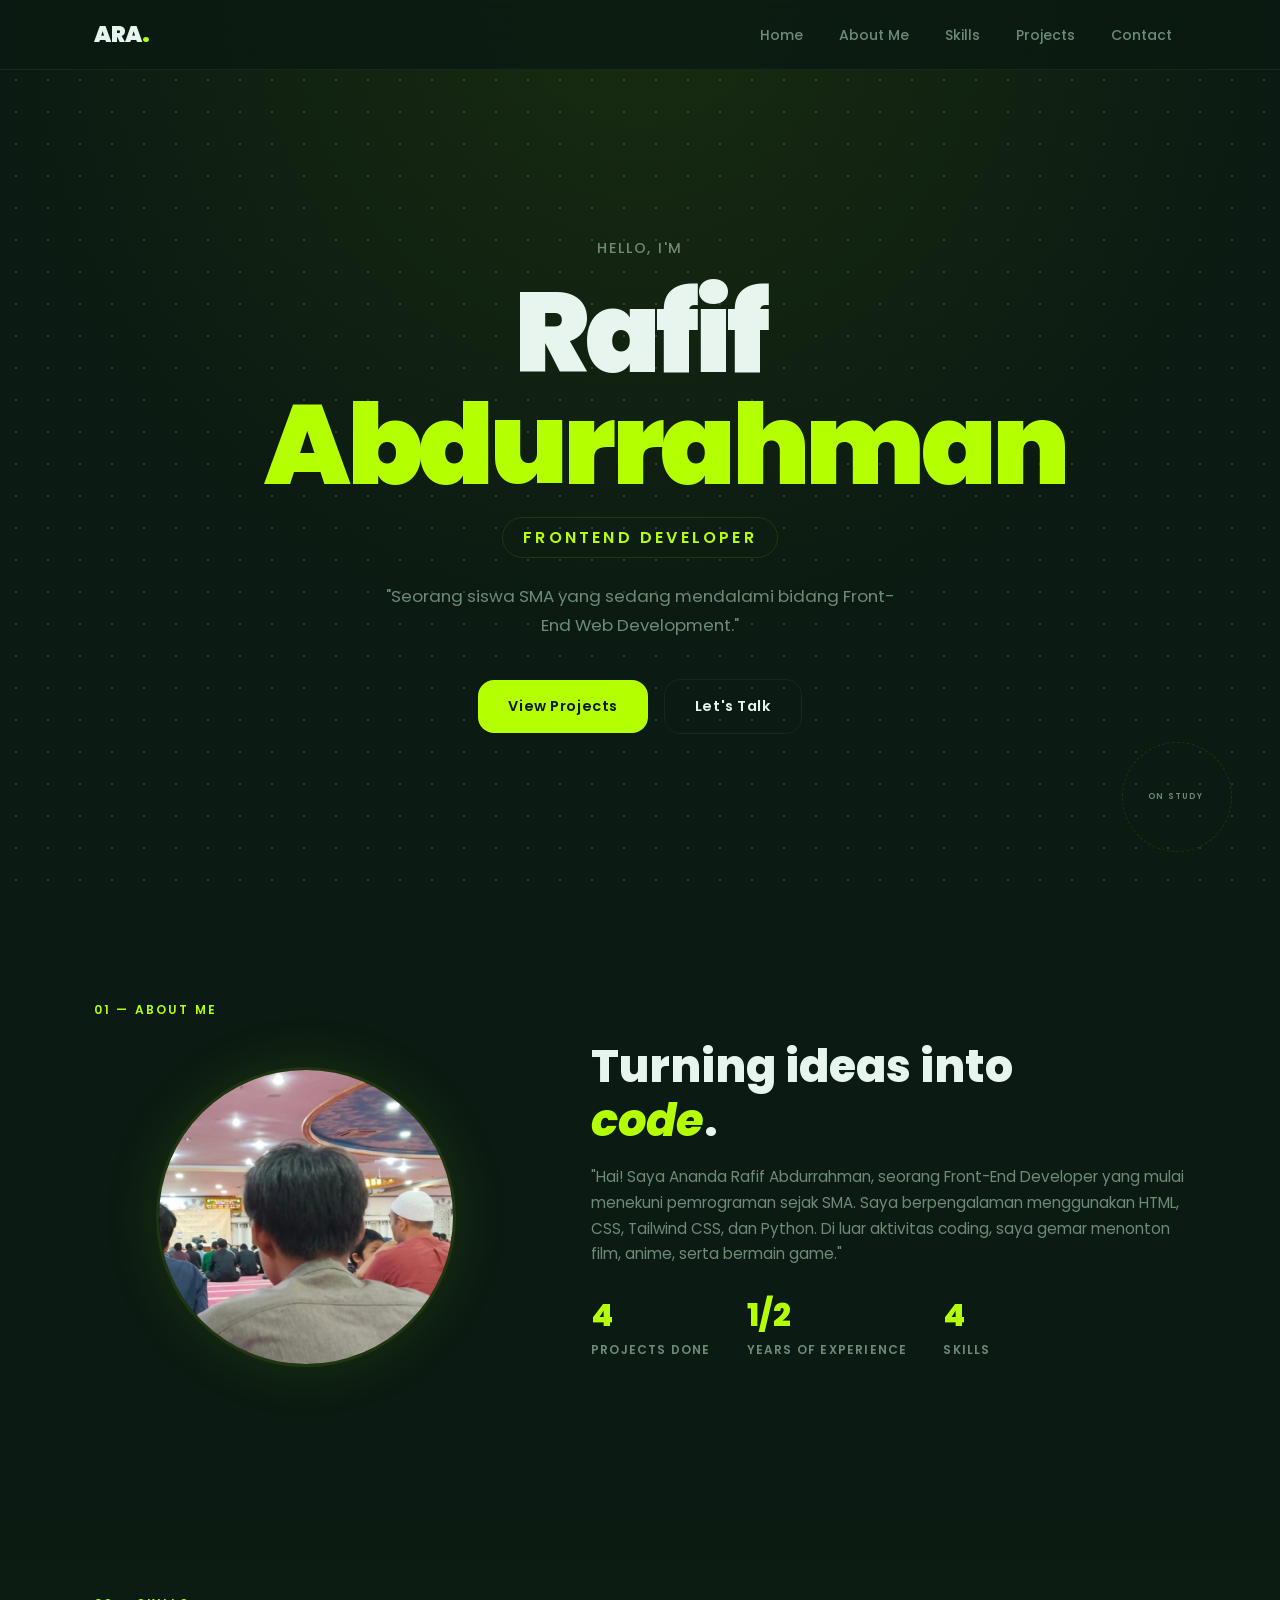
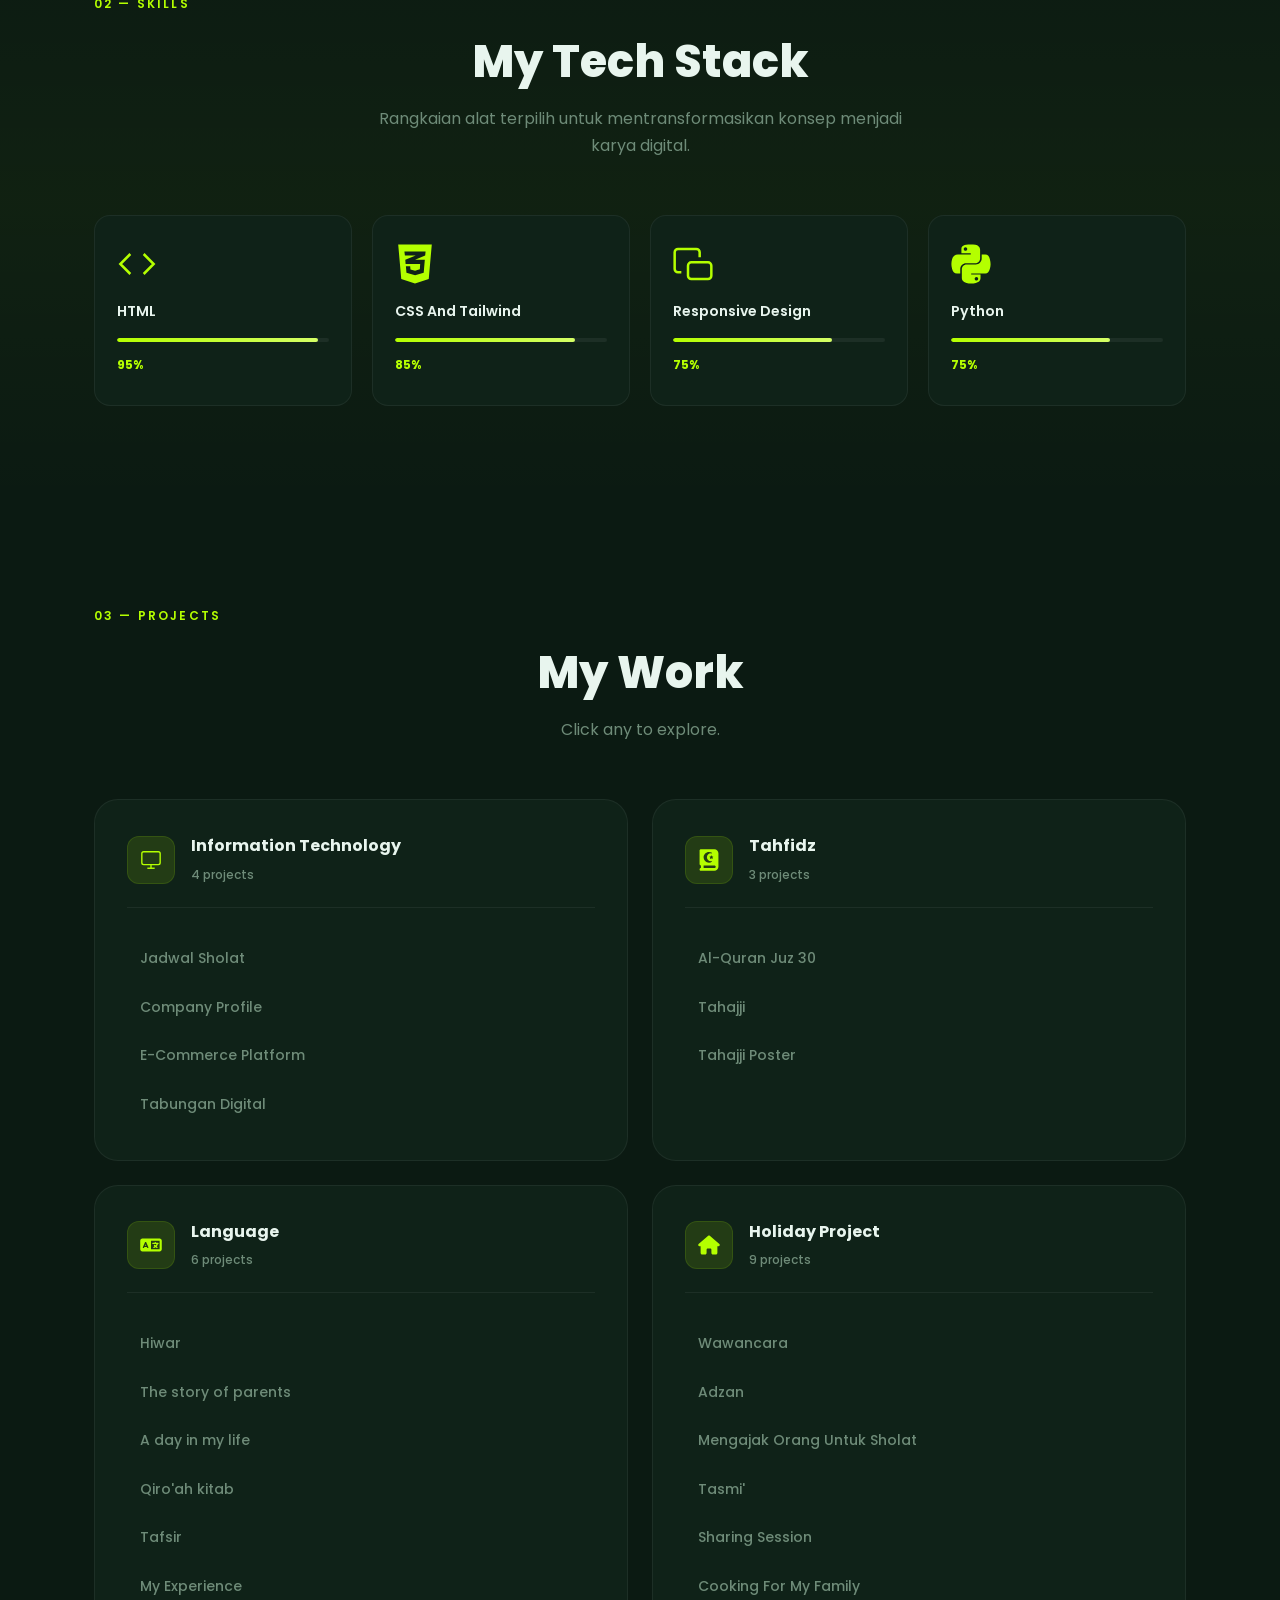
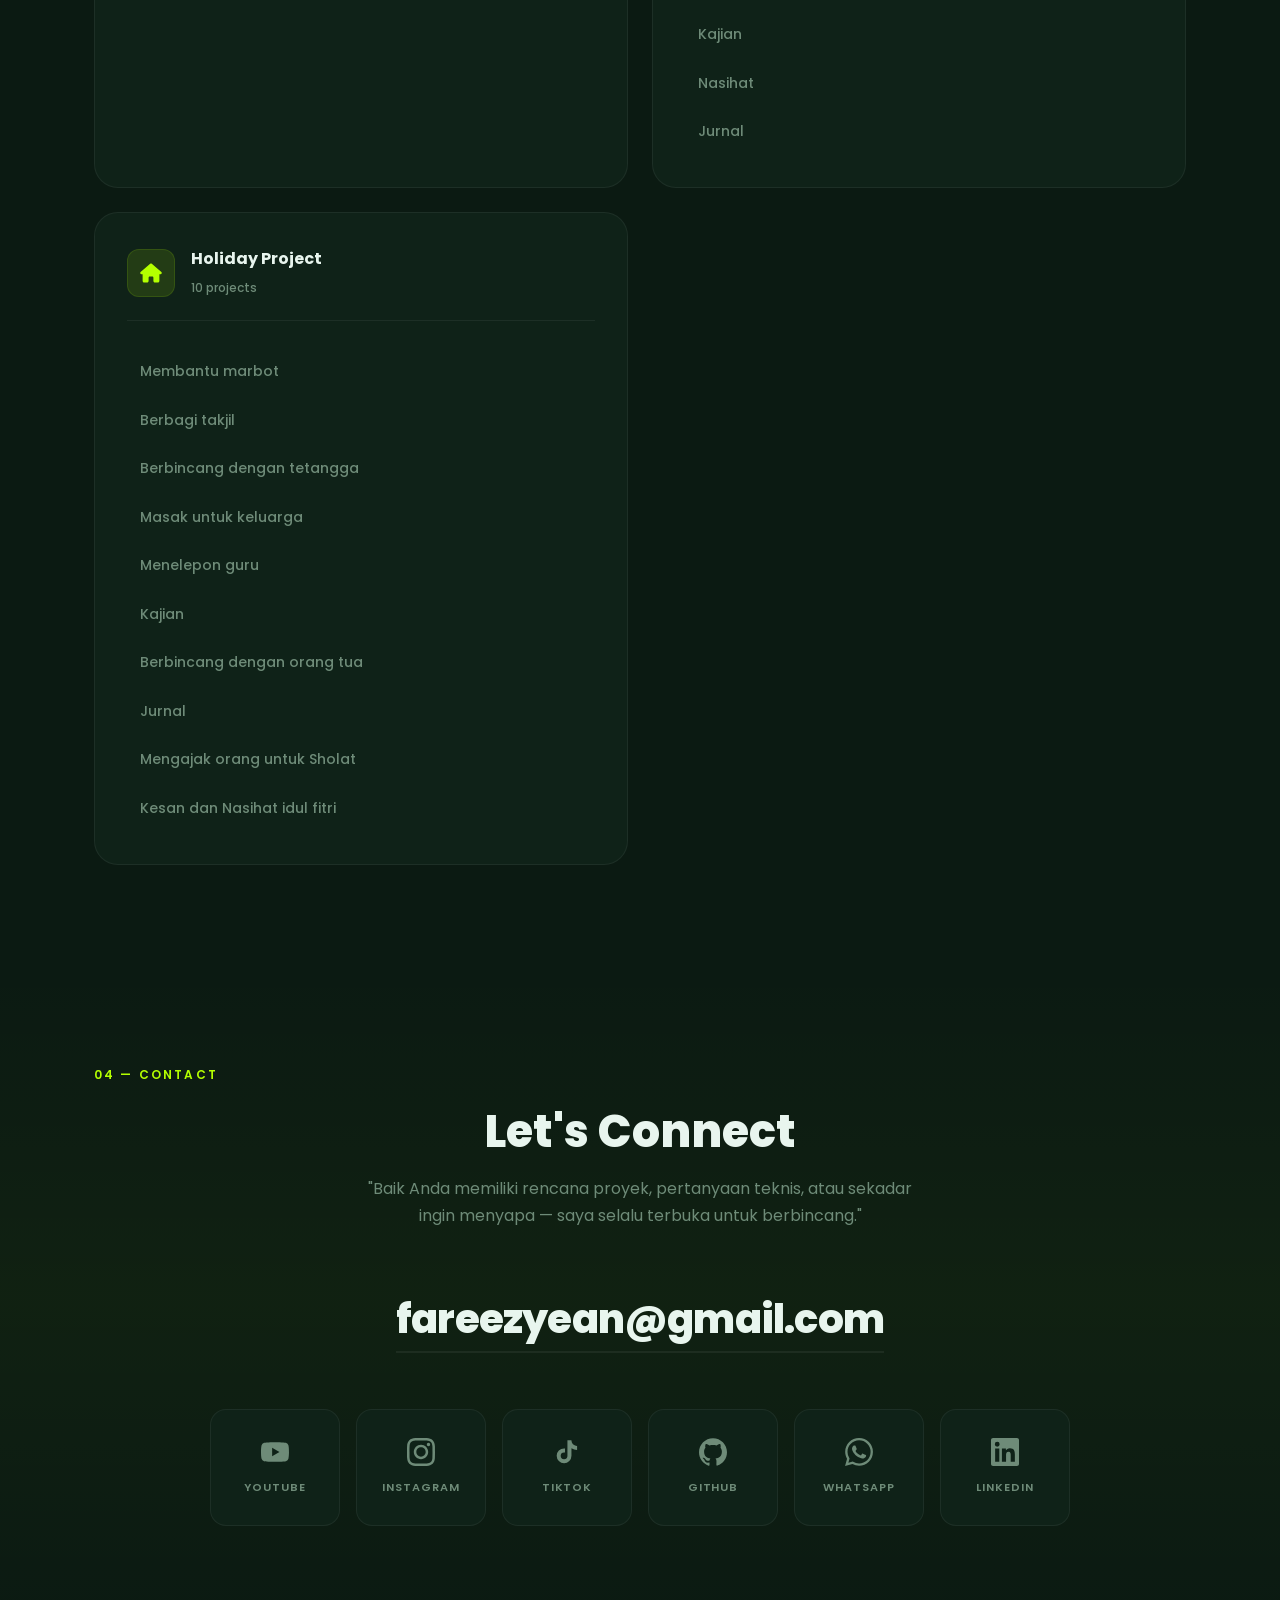
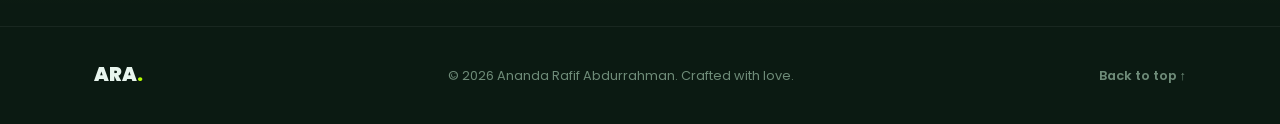
==== index.html @ 4c3a41ad "SEO" ====
<!DOCTYPE html>
<html lang="en">

<head>
  <meta charset="UTF-8" />
  <meta name="viewport" content="width=device-width, initial-scale=1.0" />
  <title>Rafif Abdurrahman | Portofolio</title>
  <link rel="preconnect" href="https://fonts.googleapis.com" />
  <link rel="preconnect" href="https://fonts.gstatic.com" crossorigin />
  <link href="https://fonts.googleapis.com/css2?family=Poppins:wght@300;400;500;600;700;800;900&display=swap" rel="stylesheet" />
  <link rel="stylesheet" href="style.css" />
  <meta name="google-site-verification" content="7WMJyMUJ8h41un8HfHG6pYEgryqarPzE6WyZENJ3d5w" />
</head>

<body>

  <header class="navbar">
    <nav class="nav-container">
      <a href="#home" class="nav-logo">ARA<span class="dot">.</span></a>
      <input type="checkbox" id="nav-toggle" class="nav-toggle" />
      <label for="nav-toggle" class="nav-burger">
        <span></span>
        <span></span>
        <span></span>
      </label>
      <ul class="nav-menu">
        <li><a href="#home" class="nav-link">Home</a></li>
        <li><a href="#about" class="nav-link">About Me</a></li>
        <li><a href="#skills" class="nav-link">Skills</a></li>
        <li><a href="#projects" class="nav-link">Projects</a></li>
        <li><a href="#contact" class="nav-link">Contact</a></li>
      </ul>
    </nav>
  </header>

  <main>

    <section id="home" class="hero">
      <div class="hero-bg-grid"></div>
      <div class="hero-content">
        <p class="hero-greeting">Hello, I'm</p>
        <h1 class="hero-name">Rafif<br /><span class="hero-name-accent">Abdurrahman</span></h1>
        <p class="hero-subtitle">Frontend Developer</p>
        <p class="hero-desc">"Seorang siswa SMA yang sedang mendalami bidang Front-End Web Development."</p>
        <div class="hero-actions">
          <a href="#projects" class="btn btn-primary">View Projects</a>
          <a href="#contact" class="btn btn-ghost">Let's Talk</a>
        </div>
      </div>
      <div class="hero-badge">
        <div class="badge-ring">
          <span class="badge-text">On Study&nbsp;</span>
        </div>
      </div>
    </section>

    <section id="about" class="about section">
      <div class="container">
        <div class="section-label">01 — About Me</div>
        <div class="about-grid">
          <div class="about-image-wrapper">
            <div class="about-image-frame">
              <img
                src="images/saya.jpeg"
                alt="Rafif Abdurrahman"
                class="image"
              />
            </div>
          </div>
          <div class="about-content">
            <h2 class="section-title">Turning ideas into<br /><em>code</em>.</h2>
            <p class="about-text">
              "Hai! Saya Ananda Rafif Abdurrahman, seorang Front-End Developer yang mulai menekuni pemrograman sejak SMA. Saya berpengalaman menggunakan HTML, CSS, Tailwind CSS, dan Python. Di luar aktivitas coding, saya gemar menonton film, anime, serta bermain game."
            </p>
            <div class="about-stats">
              <div class="stat">
                <span class="stat-number">4</span>
                <span class="stat-label">Projects Done</span>
              </div>
              <div class="stat">
                <span class="stat-number">1/2</span>
                <span class="stat-label">Years of Experience</span>
              </div>
              <div class="stat">
                <span class="stat-number">4</span>
                <span class="stat-label">Skills</span>
              </div>
            </div>
          </div>
        </div>
      </div>
    </section>

    <section id="skills" class="skills section">
      <div class="container">
        <div class="section-label">02 — Skills</div>
        <h2 class="section-title center">My Tech Stack</h2>
        <p class="section-sub center">Rangkaian alat terpilih untuk mentransformasikan konsep menjadi karya digital.</p>

        <div class="skills-grid">

          <div class="skill-card">
            <div class="skill-icon">
              <svg viewBox="0 0 24 24" fill="none" stroke="currentColor" stroke-width="1.5"><polyline points="16 18 22 12 16 6"/><polyline points="8 6 2 12 8 18"/></svg>
            </div>
            <h3 class="skill-name">HTML</h3>
            <div class="skill-bar-wrap"><div class="skill-bar" style="--w:95%"></div></div>
            <span class="skill-pct">95%</span>
          </div>

          <div class="skill-card">
            <div class="skill-icon">
              <svg xmlns="http://www.w3.org/2000/svg" viewBox="0 0 16 16" id="Css3-Alt--Streamline-Font-Awesome" height="16" width="16">
                <desc>
                  Css3 Alt Streamline Icon: https://streamlinehq.com
                </desc>
                <path d="m1.2799999999999998 0.15999999999999998 1.2214999999999998 13.852999999999998L8 15.84l5.4985 -1.827L14.719999999999999 0.15999999999999998H1.2799999999999998Zm10.9585 2.8 -0.16799999999999998 1.6555 -4.0355 1.7254999999999998 -0.010499999999999999 0.0035h3.9025l-0.448 5.131 -3.437 1.0045 -3.458 -1.0219999999999998 -0.224 -2.5865h1.7115l0.112 1.3404999999999998 1.8409999999999997 0.4655 1.9144999999999999 -0.5389999999999999 0.1295 -2.1559999999999997 -5.8205 -0.017499999999999998v-0.0035l-0.007 0.0035 -0.126 -1.6205 3.9234999999999998 -1.6345 0.22749999999999998 -0.09449999999999999H3.9644999999999997L3.7615 2.96h8.477Z" fill="#b4ff00" stroke-width="0.0417"></path>
              </svg>
            </div>
            <h3 class="skill-name">CSS And Tailwind</h3>
            <div class="skill-bar-wrap"><div class="skill-bar" style="--w:85%"></div></div>
            <span class="skill-pct">85%</span>
          </div>

          <div class="skill-card">
            <div class="skill-icon">
              <svg viewBox="0 0 24 24" fill="none" stroke="currentColor" stroke-width="1.5"><path d="M5 17H3a2 2 0 0 1-2-2V5a2 2 0 0 1 2-2h11a2 2 0 0 1 2 2v3"/><rect x="9" y="11" width="14" height="10" rx="2"/><line x1="12" y1="16" x2="12" y2="16"/></svg>
            </div>
            <h3 class="skill-name">Responsive Design</h3>
            <div class="skill-bar-wrap"><div class="skill-bar" style="--w:75%"></div></div>
            <span class="skill-pct">75%</span>
          </div>

          <div class="skill-card">
            <div class="skill-icon">
              <svg xmlns="http://www.w3.org/2000/svg" viewBox="0 0 16 16" id="Python--Streamline-Font-Awesome" height="16" width="16">
                <desc>
                  Python Streamline Icon: https://streamlinehq.com
                </desc>
                <path d="M15.552517857142856 6.057342857142857c-0.26949285714285715 -1.0814607142857142 -0.780475 -1.8969357142857142 -1.8689357142857141 -1.8969357142857142h-1.4034535714285714v1.658942857142857c0 1.2879571428571428 -1.0919607142857142 2.3729214285714284 -2.3379178571428567 2.3729214285714284H6.204335714285714c-1.0219642857142857 0 -1.8689357142857141 0.8749678571428571 -1.8689357142857141 1.9004357142857142v3.5628749999999996c0 1.014967857142857 0.8819714285714285 1.6099464285714284 1.8689357142857141 1.9004357142857142 1.1829607142857144 0.3464892857142857 2.3204214285714286 0.4094857142857143 3.737875 0 0.9414678571428571 -0.2729892857142857 1.8689357142857141 -0.8224714285714285 1.8689357142857141 -1.9004357142857142v-1.42445H8.076771428571428v-0.47598214285714285h5.606810714285714c1.0884607142857143 0 1.49095 -0.7594749999999999 1.8689357142857141 -1.8969357142857142 0.39198571428571427 -1.1724607142857142 0.37448571428571426 -2.2994214285714283 0 -3.8008714285714285ZM10.1767 13.179599999999999c0.3884892857142857 0 0.7034785714285713 0.3184892857142857 0.7034785714285713 0.710475 0 0.3954857142857143 -0.3149892857142857 0.7139749999999999 -0.7034785714285713 0.7139749999999999 -0.38498571428571426 0 -0.703475 -0.32198571428571426 -0.703475 -0.7139749999999999 0.0035 -0.3954857142857143 0.3184892857142857 -0.710475 0.703475 -0.710475ZM6.032842857142857 7.723285714285714H9.770714285714284c1.0394642857142857 0 1.8689357142857141 -0.8574714285714286 1.8689357142857141 -1.9004357142857142V2.256475c0 -1.014967857142857 -0.8539714285714286 -1.7744392857142857 -1.8689357142857141 -1.945935714285714 -1.2529571428571427 -0.20649285714285712 -2.6144107142857145 -0.19599285714285714 -3.7378714285714283 0.0035 -1.5819464285714284 0.27998928571428566 -1.8689357142857141 0.8644714285714286 -1.8689357142857141 1.945935714285714v1.42445h3.741371428571428v0.47598214285714285H2.760453571428571c-1.0884607142857143 0 -2.040428571428571 0.6544785714285714 -2.3379178571428567 1.8969357142857142 -0.3429892857142857 1.4244535714285715 -0.3569892857142857 2.3134214285714285 0 3.8008714285714285 0.2659892857142857 1.1059607142857142 0.899467857142857 1.8969357142857142 1.9879321428571428 1.8969357142857142h1.2844535714285714v-1.7079428571428572c0 -1.2354571428571426 1.0674642857142855 -2.3239214285714285 2.3379214285714283 -2.3239214285714285Zm-0.23449285714285714 -4.990828571428572c-0.3884857142857142 0 -0.703475 -0.3184892857142857 -0.703475 -0.710475 0.0035 -0.3954857142857143 0.3149892857142857 -0.7139749999999999 0.703475 -0.7139749999999999 0.38498571428571426 0 0.703475 0.32198571428571426 0.703475 0.7139749999999999s-0.3149892857142857 0.710475 -0.703475 0.710475Z" fill="#b4ff00" stroke-width="0.0357"></path>
              </svg>
            </div>
            <h3 class="skill-name">Python</h3>
            <div class="skill-bar-wrap"><div class="skill-bar" style="--w:75%"></div></div>
            <span class="skill-pct">75%</span>
          </div>

        </div>
      </div>
    </section>

    <section id="projects" class="projects section">
      <div class="container">
        <div class="section-label">03 — Projects</div>
        <h2 class="section-title center">My Work</h2>
        <p class="section-sub center">Click any to explore.</p>

        <div class="projects-grid">

          <div class="project-card">
            <div class="project-card-header">
              <div class="project-card-icon">
                <svg viewBox="0 0 24 24" fill="none" stroke="currentColor" stroke-width="1.5"><rect x="2" y="3" width="20" height="14" rx="2"/><line x1="8" y1="21" x2="16" y2="21"/><line x1="12" y1="17" x2="12" y2="21"/></svg>
              </div>
              <div>
                <h3 class="project-cat-title">Information Technology</h3>
                <span class="project-count">4 projects</span>
              </div>
            </div>
            <ul class="project-list">
              <li><a href="https://github.com/FareezYean/Jadwal-Sholat/blob/main/jadwal.py" class="project-item">Jadwal Sholat <span class="item-arrow">→</span></a></li>
              <li><a href="https://github.com/FareezYean/Company-Profile" class="project-item">Company Profile <span class="item-arrow">→</span></a></li>
              <li><a href="https://azzahira-sr12.vercel.app/" class="project-item">E-Commerce Platform <span class="item-arrow">→</span></a></li>
              <li><a href="https://github.com/FareezYean/python_oop/tree/main/Tugas/Tabungan%20Digital" class="project-item">Tabungan Digital <span class="item-arrow">→</span></a></li>
            </ul>
          </div>

          <div class="project-card">
            <div class="project-card-header">
              <div class="project-card-icon">
                <svg xmlns="http://www.w3.org/2000/svg" viewBox="0 0 16 16" id="Book-Quran--Streamline-Font-Awesome" height="16" width="16">
                  <desc>
                    Book Quran Streamline Icon: https://streamlinehq.com
                  </desc>
                  <path d="M11.919999999999998 0.16c1.623125 0 2.9399999999999995 1.316875 2.9399999999999995 2.9399999999999995v9.799999999999999c0 1.623125 -1.316875 2.9399999999999995 -2.9399999999999995 2.9399999999999995H2.1199999999999997c-0.5420607142857142 0 -0.98 -0.43793571428571426 -0.98 -0.98s0.4379392857142857 -0.98 0.98 -0.98v-1.96c-0.5420607142857142 0 -0.98 -0.43793571428571426 -0.98 -0.98V1.14c0 -0.5420607142857142 0.4379392857142857 -0.98 0.98 -0.98h9.799999999999999Zm0 11.759999999999998H4.079999999999999v1.96h7.84c0.5420642857142857 0 0.98 -0.43793571428571426 0.98 -0.98s-0.43793571428571426 -0.98 -0.98 -0.98Zm-2.3856892857142857 -7.160124999999999 -0.27256071428571427 0.6553749999999999 -0.7074392857142856 0.05818928571428571c-0.17456071428571426 0.015310714285714285 -0.245 0.22968571428571427 -0.11331071428571428 0.34299999999999997l0.539 0.4624357142857143 -0.16537499999999997 0.692125c-0.03981428571428571 0.1684392857142857 0.14393571428571428 0.3031892857142857 0.294 0.2113142857142857L9.714999999999998 6.81175l0.606375 0.3705642857142857c0.15006428571428573 0.09187499999999998 0.3338107142857143 -0.042874999999999996 0.294 -0.2113142857142857L10.450000000000001 6.278875l0.539 -0.4624357142857143c0.13168571428571427 -0.11331428571428571 0.06125 -0.33074999999999993 -0.11331428571428571 -0.34299999999999997l-0.7074357142857143 -0.05818928571428571 -0.2725642857142857 -0.6553749999999999c-0.067375 -0.16231071428571428 -0.294 -0.16231071428571428 -0.36137499999999995 0ZM4.079999999999999 6.04c0 2.165189285714286 1.7548142857142857 3.92 3.92 3.92 0.784 0 1.5159357142857142 -0.22968571428571427 2.1284392857142858 -0.6278107142857143 0.09799642857142857 -0.06431428571428571 0.13781071428571426 -0.18987499999999996 0.09493571428571428 -0.2970642857142857s-0.15924999999999997 -0.17149999999999999 -0.275625 -0.147c-0.18681071428571427 0.03675 -0.3828107142857143 0.05818928571428571 -0.581875 0.05818928571428571 -1.60475 0 -2.906310714285714 -1.3015642857142857 -2.906310714285714 -2.9063142857142856s1.3015607142857142 -2.9063142857142856 2.906310714285714 -2.9063142857142856c0.19906428571428572 0 0.392 0.021439285714285713 0.581875 0.05818928571428571 0.116375 0.0245 0.2296892857142857 -0.03981428571428571 0.275625 -0.147s0.006125 -0.23275 -0.09493571428571428 -0.2970607142857143C9.515935714285712 2.349685714285714 8.783999999999999 2.1199999999999997 8 2.1199999999999997c-2.1651857142857143 0 -3.92 1.7548142857142857 -3.92 3.92Z" fill="#b4ff00" stroke-width="0.0357"></path>
                </svg>
              </div>
              <div>
                <h3 class="project-cat-title">Tahfidz
                </h3>
                <span class="project-count">3 projects</span>
              </div>
            </div>
            <ul class="project-list">
              <li><a href="https://youtu.be/94alke-rdiQ?si=WbkD0oeIBIkhr4md" class="project-item">Al-Quran Juz 30 <span class="item-arrow">→</span></a></li>
              <li><a href="https://youtu.be/h7DKc-NCGQQ?si=TsMtuzhH4SxKH_8W" class="project-item">Tahajji <span class="item-arrow">→</span></a></li>
              <li><a href="https://rafifabdurrahman.vercel.app/Photo/9PosterTahajji.png" class="project-item">Tahajji Poster <span class="item-arrow">→</span></a></li>
            </ul>
          </div>

          <div class="project-card">
            <div class="project-card-header">
              <div class="project-card-icon">
                <svg xmlns="http://www.w3.org/2000/svg" viewBox="0 0 16 16" id="Language--Streamline-Font-Awesome" height="16" width="16">
                  <desc>
                    Language Streamline Icon: https://streamlinehq.com
                  </desc>
                  <path d="M0.16000000000000003 4.864000000000001c0 -0.8648500000000001 0.70315 -1.568 1.568 -1.568h12.544c0.8648500000000001 0 1.568 0.70315 1.568 1.568v6.272c0 0.8648500000000001 -0.70315 1.568 -1.568 1.568H1.7280000000000002c-0.8648500000000001 0 -1.568 -0.70315 -1.568 -1.568V4.864000000000001Zm7.840000000000001 0v6.272h6.272V4.864000000000001H8Zm-3.4716500000000003 1.17355c-0.07840000000000001 -0.1764 -0.2548 -0.29155000000000003 -0.44835 -0.29155000000000003s-0.36995 0.11515 -0.44835 0.29155000000000003l-1.568 3.5280000000000005c-0.11025000000000001 0.24745 0.0024500000000000004 0.53655 0.2499 0.6468s0.53655 -0.0024500000000000004 0.6468 -0.2499l0.21805 -0.49245000000000005h1.8032000000000001l0.21805 0.49245000000000005c0.11025000000000001 0.24745 0.39935000000000004 0.3577 0.6468 0.2499s0.3577 -0.39935000000000004 0.2499 -0.6468l-1.568 -3.5280000000000005ZM4.08 7.441400000000001l0.4655 1.0486000000000002h-0.931l0.4655 -1.0486000000000002Zm7.056000000000001 -1.6954000000000002c0.2695 0 0.49000000000000005 0.22050000000000003 0.49000000000000005 0.49000000000000005v0.098h1.47c0.2695 0 0.49000000000000005 0.22050000000000003 0.49000000000000005 0.49000000000000005s-0.22050000000000003 0.49000000000000005 -0.49000000000000005 0.49000000000000005h-0.049l-0.039200000000000006 0.11025000000000001c-0.21805 0.5978 -0.5488000000000001 1.1417 -0.9702000000000001 1.6023 0.02205 0.0147 0.0441 0.02695 0.06615 0.039200000000000006l0.46304999999999996 0.27685c0.23275 0.13965000000000002 0.30625 0.44100000000000006 0.16905 0.6713s-0.44100000000000006 0.30625 -0.6713 0.16905l-0.46304999999999996 -0.27685c-0.11025000000000001 -0.06615 -0.2156 -0.13475 -0.32095 -0.20825000000000002 -0.2597 0.18375 -0.53655 0.343 -0.8330000000000001 0.47530000000000006l-0.0882 0.039200000000000006c-0.24745 0.11025000000000001 -0.53655 -0.0024500000000000004 -0.6468 -0.2499s0.0024500000000000004 -0.53655 0.2499 -0.6468l0.0882 -0.039200000000000006c0.15680000000000002 -0.07105 0.30870000000000003 -0.14945 0.45325 -0.24009999999999998L10.205 8.73745c-0.19110000000000002 -0.19110000000000002 -0.19110000000000002 -0.50225 0 -0.6933500000000001s0.50225 -0.19110000000000002 0.6933500000000001 0l0.3577 0.3577 0.01225 0.01225c0.3038 -0.32095 0.55125 -0.6933500000000001 0.7301000000000001 -1.1025H9.372c-0.2695 0 -0.49000000000000005 -0.22050000000000003 -0.49000000000000005 -0.49000000000000005s0.22050000000000003 -0.49000000000000005 0.49000000000000005 -0.49000000000000005h1.274v-0.098c0 -0.2695 0.22050000000000003 -0.49000000000000005 0.49000000000000005 -0.49000000000000005Z" fill="#b4ff00" stroke-width="0.025"></path>
                </svg>
              </div>
              <div>
                <h3 class="project-cat-title">Language</h3>
                <span class="project-count">6 projects</span>
              </div>
            </div>
            <ul class="project-list">
              <li><a href="https://youtu.be/jJvhnn3sSK0?si=pQeQaTiYST94Y8-h" class="project-item">Hiwar <span class="item-arrow">→</span></a></li>
              <li><a href="https://www.instagram.com/fareezyean/reel/DRTPS2ZEiNdxOHOp69C_WhIeh4zf2pnMJPSfGc0/" class="project-item">The story of parents <span class="item-arrow">→</span></a></li>
              <li><a href="https://youtu.be/CsLaoxLrFuI?si=yXafRpjw-RSvR6pn" class="project-item">A day in my life <span class="item-arrow">→</span></a></li>
              <li><a href="https://youtu.be/IvO-O8v_6Co?si=DaEJXOCqcQykzvRe" class="project-item">Qiro'ah kitab <span class="item-arrow">→</span></a></li>
              <li><a href="https://youtu.be/FdzeZZ1uWnQ?si=OSd2sgpq1ZVtRGIR" class="project-item">Tafsir <span class="item-arrow">→</span></a></li>
              <li><a href="https://rafifabdurrahman.vercel.app/Photo/10KitabahTajribah.jpg" class="project-item">My Experience <span class="item-arrow">→</span></a></li>
            </ul>
          </div>

          <div class="project-card">
            <div class="project-card-header">
              <div class="project-card-icon">
                <svg xmlns="http://www.w3.org/2000/svg" viewBox="0 0 16 16" id="House--Streamline-Font-Awesome" height="16" width="16">
                  <desc>
                    House Streamline Icon: https://streamlinehq.com
                  </desc>
                  <path d="M15.835888888888888 7.9863888888888885c0 0.49004166666666665 -0.4083694444444444 0.8739055555555555 -0.8711861111111111 0.8739055555555555h-0.8711833333333333l0.019055555555555555 4.361372222222222c0 0.07350555555555555 -0.0054444444444444445 0.1470111111111111 -0.01361111111111111 0.22051944444444443v0.43831388888888884c0 0.6016611111111111 -0.48731944444444447 1.0889805555555554 -1.0889833333333334 1.0889805555555554H12.574388888888889c-0.029947222222222222 0 -0.059894444444444445 0 -0.08984166666666667 -0.0027222222222222222 -0.03811388888888889 0.0027222222222222222 -0.07622777777777778 0.0027222222222222222 -0.11434166666666666 0.0027222222222222222h-1.538186111111111c-0.6016638888888889 0 -1.0889833333333334 -0.48731944444444447 -1.0889833333333334 -1.0889805555555554v-2.395758333333333c0 -0.481875 -0.3893083333333333 -0.8711861111111111 -0.8711833333333333 -0.8711861111111111h-1.7423722222222222c-0.4818722222222222 0 -0.8711833333333333 0.3893111111111111 -0.8711833333333333 0.8711861111111111v2.395758333333333c0 0.6016611111111111 -0.48731944444444447 1.0889805555555554 -1.0889833333333334 1.0889805555555554h-1.52185c-0.04083611111111111 0 -0.081675 -0.0027222222222222222 -0.12251111111111111 -0.0054444444444444445 -0.03266944444444444 0.0027222222222222222 -0.06533888888888888 0.0054444444444444445 -0.09800833333333334 0.0054444444444444445h-0.43559166666666665c-0.6016638888888889 0 -1.0889833333333334 -0.48731944444444447 -1.0889833333333334 -1.0889805555555554V10.831352777777777c0 -0.024502777777777776 0 -0.051727777777777775 0.002725 -0.07623055555555555v-1.8948277777777778H1.0311861111111111c-0.49004166666666665 0 -0.8711861111111111 -0.38114166666666666 -0.8711861111111111 -0.8739055555555555 0 -0.24502222222222222 0.081675 -0.46281944444444445 0.27224444444444446 -0.6533888888888888L7.412616666666666 1.248313888888889c0.1905722222222222 -0.19056944444444443 0.4083694444444444 -0.21779444444444443 0.5989388888888889 -0.21779444444444443s0.4083694444444444 0.054447222222222216 0.5717166666666667 0.19056944444444443L15.536419444444444 7.332999999999999c0.21779444444444443 0.19056944444444443 0.3266944444444444 0.40836666666666666 0.29946944444444445 0.6533888888888888Z" fill="#b4ff00" stroke-width="0.0278"></path>
                </svg>
              </div>
              <div>
                <h3 class="project-cat-title">Holiday Project</h3>
                <span class="project-count">9 projects</span>
              </div>
            </div>
            <ul class="project-list">
              <li><a href="https://youtu.be/kygMSw0c-Tk?si=I05TQDPyYaEn_94c" class="project-item">Wawancara <span class="item-arrow">→</span></a></li>
              <li><a href="https://youtu.be/3k_EuinUsQY?si=7HLCAPxyDwvSn43B" class="project-item">Adzan <span class="item-arrow">→</span></a></li>
              <li><a href="https://youtube.com/shorts/MPONSB46KPY?si=y9APuQdMgTNZi10S" class="project-item">Mengajak Orang Untuk Sholat <span class="item-arrow">→</span></a></li>
              <li><a href="https://rafifabdurrahman.vercel.app/Photo%20of%20Holiday%20Project/1Tasmi'.jpeg" class="project-item">Tasmi' <span class="item-arrow">→</span></a></li>
              <li><a href="sharing.html" class="project-item">Sharing Session <span class="item-arrow">→</span></a></li>
              <li><a href="https://youtu.be/CFqO9_lgMRE?si=bCZ2d7h_RBqWbw5k" class="project-item">Cooking For My Family <span class="item-arrow">→</span></a></li>
              <li><a href="Kajian.html" class="project-item">Kajian <span class="item-arrow">→</span></a></li>
              <li><a href="nasihat.html" class="project-item">Nasihat <span class="item-arrow">→</span></a></li>
              <li><a href="https://rafifabdurrahman.vercel.app/Photo%20of%20Holiday%20Project/8Jurnal.jpeg" class="project-item">Jurnal <span class="item-arrow">→</span></a></li>
            </ul>
          </div>

          <div class="project-card">
            <div class="project-card-header">
              <div class="project-card-icon">
                <svg xmlns="http://www.w3.org/2000/svg" viewBox="0 0 16 16" id="House--Streamline-Font-Awesome" height="16" width="16">
                  <desc>
                    House Streamline Icon: https://streamlinehq.com
                  </desc>
                  <path d="M15.835888888888888 7.9863888888888885c0 0.49004166666666665 -0.4083694444444444 0.8739055555555555 -0.8711861111111111 0.8739055555555555h-0.8711833333333333l0.019055555555555555 4.361372222222222c0 0.07350555555555555 -0.0054444444444444445 0.1470111111111111 -0.01361111111111111 0.22051944444444443v0.43831388888888884c0 0.6016611111111111 -0.48731944444444447 1.0889805555555554 -1.0889833333333334 1.0889805555555554H12.574388888888889c-0.029947222222222222 0 -0.059894444444444445 0 -0.08984166666666667 -0.0027222222222222222 -0.03811388888888889 0.0027222222222222222 -0.07622777777777778 0.0027222222222222222 -0.11434166666666666 0.0027222222222222222h-1.538186111111111c-0.6016638888888889 0 -1.0889833333333334 -0.48731944444444447 -1.0889833333333334 -1.0889805555555554v-2.395758333333333c0 -0.481875 -0.3893083333333333 -0.8711861111111111 -0.8711833333333333 -0.8711861111111111h-1.7423722222222222c-0.4818722222222222 0 -0.8711833333333333 0.3893111111111111 -0.8711833333333333 0.8711861111111111v2.395758333333333c0 0.6016611111111111 -0.48731944444444447 1.0889805555555554 -1.0889833333333334 1.0889805555555554h-1.52185c-0.04083611111111111 0 -0.081675 -0.0027222222222222222 -0.12251111111111111 -0.0054444444444444445 -0.03266944444444444 0.0027222222222222222 -0.06533888888888888 0.0054444444444444445 -0.09800833333333334 0.0054444444444444445h-0.43559166666666665c-0.6016638888888889 0 -1.0889833333333334 -0.48731944444444447 -1.0889833333333334 -1.0889805555555554V10.831352777777777c0 -0.024502777777777776 0 -0.051727777777777775 0.002725 -0.07623055555555555v-1.8948277777777778H1.0311861111111111c-0.49004166666666665 0 -0.8711861111111111 -0.38114166666666666 -0.8711861111111111 -0.8739055555555555 0 -0.24502222222222222 0.081675 -0.46281944444444445 0.27224444444444446 -0.6533888888888888L7.412616666666666 1.248313888888889c0.1905722222222222 -0.19056944444444443 0.4083694444444444 -0.21779444444444443 0.5989388888888889 -0.21779444444444443s0.4083694444444444 0.054447222222222216 0.5717166666666667 0.19056944444444443L15.536419444444444 7.332999999999999c0.21779444444444443 0.19056944444444443 0.3266944444444444 0.40836666666666666 0.29946944444444445 0.6533888888888888Z" fill="#b4ff00" stroke-width="0.0278"></path>
                </svg>
              </div>
              <div>
                <h3 class="project-cat-title">Holiday Project</h3>
                <span class="project-count">10 projects</span>
              </div>
            </div>
            <ul class="project-list">
              <li><a href="images/menyapu.jpeg" class="project-item">Membantu marbot <span class="item-arrow">→</span></a></li>
              <li><a href="images/berbagi.jpeg" class="project-item">Berbagi takjil <span class="item-arrow">→</span></a></li>
              <li><a href="images/berbicara.jpeg" class="project-item">Berbincang dengan tetangga <span class="item-arrow">→</span></a></li>
              <li><a href="images/masak.jpeg" class="project-item">Masak untuk keluarga <span class="item-arrow">→</span></a></li>
              <li><a href="images/telepon.jpeg" class="project-item">Menelepon guru <span class="item-arrow">→</span></a></li>
              <li><a href="images/kajian.jpeg" class="project-item">Kajian <span class="item-arrow">→</span></a></li>
              <li><a href="images/berbincang.jpeg" class="project-item">Berbincang dengan orang tua <span class="item-arrow">→</span></a></li>
              <li><a href="images/jurnal.jpeg" class="project-item">Jurnal <span class="item-arrow">→</span></a></li>
              <li><a href="https://youtube.com/shorts/u9dNktx1H-M?feature=share" class="project-item">Mengajak orang untuk Sholat <span class="item-arrow">→</span></a></li>
              <li><a href="https://youtube.com/shorts/BpIDL-h7ob0?feature=share" class="project-item">Kesan dan Nasihat idul fitri <span class="item-arrow">→</span></a></li>
            </ul>
          </div>

        </div>
      </div>
    </section>

    <section id="contact" class="contact section">
      <div class="container">
        <div class="section-label">04 — Contact</div>
        <h2 class="section-title center">Let's Connect</h2>
        <p class="section-sub center">"Baik Anda memiliki rencana proyek, pertanyaan teknis, atau sekadar ingin menyapa — saya selalu terbuka untuk berbincang."</p>

        <div class="contact-email-wrap">
          <a href="mailto:fareezyean@gmail.com" class="contact-email">fareezyean@gmail.com</a>
        </div>

        <div class="social-grid">

          <a href="https://youtube.com/@fareezyean?si=1Ohw1Hxgz3hOKRa6" class="social-card" aria-label="YouTube">
            <div class="social-icon">
              <svg viewBox="0 0 24 24" fill="currentColor"><path d="M23.498 6.186a3.016 3.016 0 0 0-2.122-2.136C19.505 3.545 12 3.545 12 3.545s-7.505 0-9.377.505A3.017 3.017 0 0 0 .502 6.186C0 8.07 0 12 0 12s0 3.93.502 5.814a3.016 3.016 0 0 0 2.122 2.136c1.871.505 9.376.505 9.376.505s7.505 0 9.377-.505a3.015 3.015 0 0 0 2.122-2.136C24 15.93 24 12 24 12s0-3.93-.502-5.814zM9.545 15.568V8.432L15.818 12l-6.273 3.568z"/></svg>
            </div>
            <span class="social-name">YouTube</span>
          </a>

          <a href="https://www.instagram.com/fareezyean" class="social-card" aria-label="Instagram">
            <div class="social-icon">
              <svg viewBox="0 0 24 24" fill="currentColor"><path d="M12 2.163c3.204 0 3.584.012 4.85.07 3.252.148 4.771 1.691 4.919 4.919.058 1.265.069 1.645.069 4.849 0 3.205-.012 3.584-.069 4.849-.149 3.225-1.664 4.771-4.919 4.919-1.266.058-1.644.07-4.85.07-3.204 0-3.584-.012-4.849-.07-3.26-.149-4.771-1.699-4.919-4.92-.058-1.265-.07-1.644-.07-4.849 0-3.204.013-3.583.07-4.849.149-3.227 1.664-4.771 4.919-4.919 1.266-.057 1.645-.069 4.849-.069zm0-2.163c-3.259 0-3.667.014-4.947.072-4.358.2-6.78 2.618-6.98 6.98-.059 1.281-.073 1.689-.073 4.948 0 3.259.014 3.668.072 4.948.2 4.358 2.618 6.78 6.98 6.98 1.281.058 1.689.072 4.948.072 3.259 0 3.668-.014 4.948-.072 4.354-.2 6.782-2.618 6.979-6.98.059-1.28.073-1.689.073-4.948 0-3.259-.014-3.667-.072-4.947-.196-4.354-2.617-6.78-6.979-6.98-1.281-.059-1.69-.073-4.949-.073zm0 5.838c-3.403 0-6.162 2.759-6.162 6.162s2.759 6.163 6.162 6.163 6.162-2.759 6.162-6.163c0-3.403-2.759-6.162-6.162-6.162zm0 10.162c-2.209 0-4-1.79-4-4 0-2.209 1.791-4 4-4s4 1.791 4 4c0 2.21-1.791 4-4 4zm6.406-11.845c-.796 0-1.441.645-1.441 1.44s.645 1.44 1.441 1.44c.795 0 1.439-.645 1.439-1.44s-.644-1.44-1.439-1.44z"/></svg>
            </div>
            <span class="social-name">Instagram</span>
          </a>

          <a href="https://www.tiktok.com/@fayekunn?_r=1&_t=ZS-95715HTmj1m" class="social-card" aria-label="TikTok">
            <div class="social-icon">
              <svg viewBox="0 0 24 24" fill="currentColor"><path d="M19.59 6.69a4.83 4.83 0 0 1-3.77-4.25V2h-3.45v13.67a2.89 2.89 0 0 1-2.88 2.5 2.89 2.89 0 0 1-2.89-2.89 2.89 2.89 0 0 1 2.89-2.89c.28 0 .54.04.79.1V9.01a6.33 6.33 0 0 0-.79-.05 6.34 6.34 0 0 0-6.34 6.34 6.34 6.34 0 0 0 6.34 6.34 6.34 6.34 0 0 0 6.33-6.34V8.69a8.25 8.25 0 0 0 4.83 1.56V6.79a4.85 4.85 0 0 1-1.06-.1z"/></svg>
            </div>
            <span class="social-name">TikTok</span>
          </a>

          <a href="https://github.com/FareezYean" class="social-card" aria-label="GitHub">
            <div class="social-icon">
              <svg viewBox="0 0 24 24" fill="currentColor"><path d="M12 .297c-6.63 0-12 5.373-12 12 0 5.303 3.438 9.8 8.205 11.385.6.113.82-.258.82-.577 0-.285-.01-1.04-.015-2.04-3.338.724-4.042-1.61-4.042-1.61C4.422 18.07 3.633 17.7 3.633 17.7c-1.087-.744.084-.729.084-.729 1.205.084 1.838 1.236 1.838 1.236 1.07 1.835 2.809 1.305 3.495.998.108-.776.417-1.305.76-1.605-2.665-.3-5.466-1.332-5.466-5.93 0-1.31.465-2.38 1.235-3.22-.135-.303-.54-1.523.105-3.176 0 0 1.005-.322 3.3 1.23.96-.267 1.98-.399 3-.405 1.02.006 2.04.138 3 .405 2.28-1.552 3.285-1.23 3.285-1.23.645 1.653.24 2.873.12 3.176.765.84 1.23 1.91 1.23 3.22 0 4.61-2.805 5.625-5.475 5.92.42.36.81 1.096.81 2.22 0 1.606-.015 2.896-.015 3.286 0 .315.21.69.825.57C20.565 22.092 24 17.592 24 12.297c0-6.627-5.373-12-12-12"/></svg>
            </div>
            <span class="social-name">GitHub</span>
          </a>

          <a href="https://wa.me/089526611395" class="social-card" aria-label="WhatsApp">
            <div class="social-icon">
              <svg viewBox="0 0 24 24" fill="currentColor"><path d="M17.472 14.382c-.297-.149-1.758-.867-2.03-.967-.273-.099-.471-.148-.67.15-.197.297-.767.966-.94 1.164-.173.199-.347.223-.644.075-.297-.15-1.255-.463-2.39-1.475-.883-.788-1.48-1.761-1.653-2.059-.173-.297-.018-.458.13-.606.134-.133.298-.347.446-.52.149-.174.198-.298.298-.497.099-.198.05-.371-.025-.52-.075-.149-.669-1.612-.916-2.207-.242-.579-.487-.5-.669-.51-.173-.008-.371-.01-.57-.01-.198 0-.52.074-.792.372-.272.297-1.04 1.016-1.04 2.479 0 1.462 1.065 2.875 1.213 3.074.149.198 2.096 3.2 5.077 4.487.709.306 1.262.489 1.694.625.712.227 1.36.195 1.871.118.571-.085 1.758-.719 2.006-1.413.248-.694.248-1.289.173-1.413-.074-.124-.272-.198-.57-.347m-5.421 7.403h-.004a9.87 9.87 0 0 1-5.031-1.378l-.361-.214-3.741.982.998-3.648-.235-.374a9.86 9.86 0 0 1-1.51-5.26c.001-5.45 4.436-9.884 9.888-9.884 2.64 0 5.122 1.03 6.988 2.898a9.825 9.825 0 0 1 2.893 6.994c-.003 5.45-4.437 9.884-9.885 9.884m8.413-18.297A11.815 11.815 0 0 0 12.05 0C5.495 0 .16 5.335.157 11.892c0 2.096.547 4.142 1.588 5.945L.057 24l6.305-1.654a11.882 11.882 0 0 0 5.683 1.448h.005c6.554 0 11.89-5.335 11.893-11.893a11.821 11.821 0 0 0-3.48-8.413z"/></svg>
            </div>
            <span class="social-name">WhatsApp</span>
          </a>

          <a href="https://www.linkedin.com/in/a-rafif-abdurrahman/" class="social-card" aria-label="LinkedIn">
            <div class="social-icon">
              <svg viewBox="0 0 24 24" fill="currentColor"><path d="M20.447 20.452h-3.554v-5.569c0-1.328-.027-3.037-1.852-3.037-1.853 0-2.136 1.445-2.136 2.939v5.667H9.351V9h3.414v1.561h.046c.477-.9 1.637-1.85 3.37-1.85 3.601 0 4.267 2.37 4.267 5.455v6.286zM5.337 7.433a2.062 2.062 0 0 1-2.063-2.065 2.064 2.064 0 1 1 2.063 2.065zm1.782 13.019H3.555V9h3.564v11.452zM22.225 0H1.771C.792 0 0 .774 0 1.729v20.542C0 23.227.792 24 1.771 24h20.451C23.2 24 24 23.227 24 22.271V1.729C24 .774 23.2 0 22.222 0h.003z"/></svg>
            </div>
            <span class="social-name">LinkedIn</span>
          </a>

        </div>
      </div>
    </section>

  </main>

  <footer class="footer">
    <div class="container footer-inner">
      <span class="footer-logo">ARA<span class="dot">.</span></span>
      <p class="footer-copy">© 2026 Ananda Rafif Abdurrahman. Crafted with love.</p>
      <a href="#home" class="footer-back">Back to top ↑</a>
    </div>
  </footer>

</body>
</html>
---- style.css ----
:root {
  --bg:          #0B1A12;
  --bg-card:     #0F2218;
  --bg-card-alt: #122819;
  --accent:      #B4FF00;
  --accent-dim:  rgba(180,255,0,.12);
  --accent-glow: rgba(180,255,0,.3);
  --text:        #E8F5EE;
  --text-muted:  #6E8B78;
  --border:      rgba(180,255,0,.12);
  --border-soft: rgba(255,255,255,.06);
  --radius-sm:   8px;
  --radius:      16px;
  --radius-lg:   24px;
  --nav-h:       70px;
  --font:        'Poppins', sans-serif;
  --transition:  .3s cubic-bezier(.4,0,.2,1);
}

*, *::before, *::after { box-sizing: border-box; margin: 0; padding: 0; }

html {
  scroll-behavior: smooth;
  font-size: 16px;
}

body {
  font-family: var(--font);
  background-color: var(--bg);
  color: var(--text);
  line-height: 1.7;
  overflow-x: hidden;
}

a { text-decoration: none; color: inherit; }
ul { list-style: none; }
img { display: block; max-width: 100%; }

::-webkit-scrollbar { width: 6px; }
::-webkit-scrollbar-track { background: var(--bg); }
::-webkit-scrollbar-thumb { background: var(--accent); border-radius: 3px; }

.container {
  max-width: 1140px;
  margin: 0 auto;
  padding: 0 24px;
}

.section {
  padding: 100px 0;
}

.section-label {
  font-size: .75rem;
  font-weight: 600;
  letter-spacing: .18em;
  text-transform: uppercase;
  color: var(--accent);
  margin-bottom: 20px;
}

.section-title {
  font-size: clamp(2rem, 4vw, 2.8rem);
  font-weight: 800;
  line-height: 1.2;
  margin-bottom: 16px;
}

.section-title em {
  font-style: italic;
  color: var(--accent);
}

.section-title.center,
.section-sub.center { text-align: center; }

.section-sub {
  font-size: 1rem;
  color: var(--text-muted);
  max-width: 560px;
  margin: 0 auto 56px;
}

.btn {
  display: inline-flex;
  align-items: center;
  gap: 8px;
  padding: 14px 30px;
  border-radius: var(--radius);
  font-family: var(--font);
  font-weight: 600;
  font-size: .9rem;
  letter-spacing: .04em;
  transition: var(--transition);
  cursor: pointer;
  border: none;
}

.btn-primary {
  background: var(--accent);
  color: var(--bg);
}

.btn-primary:hover {
  background: #c8ff33;
  transform: translateY(-2px);
  box-shadow: 0 10px 30px var(--accent-glow);
}

.btn-ghost {
  background: transparent;
  color: var(--text);
  border: 1.5px solid var(--border-soft);
}

.btn-ghost:hover {
  border-color: var(--accent);
  color: var(--accent);
  transform: translateY(-2px);
}

.navbar {
  position: fixed;
  top: 0;
  left: 0;
  width: 100%;
  height: var(--nav-h);
  background: rgba(11,26,18,.85);
  backdrop-filter: blur(16px);
  -webkit-backdrop-filter: blur(16px);
  border-bottom: 1px solid var(--border-soft);
  z-index: 1000;
}

.nav-container {
  max-width: 1140px;
  margin: 0 auto;
  padding: 0 24px;
  height: 100%;
  display: flex;
  align-items: center;
  justify-content: space-between;
}

.nav-logo {
  font-size: 1.4rem;
  font-weight: 900;
  color: var(--text);
  letter-spacing: -.02em;
}

.dot { color: var(--accent); }

.nav-menu {
  display: flex;
  align-items: center;
  gap: 8px;
}

.nav-link {
  font-size: .875rem;
  font-weight: 500;
  color: var(--text-muted);
  padding: 8px 14px;
  border-radius: var(--radius-sm);
  transition: var(--transition);
}

.nav-link:hover {
  color: var(--accent);
  background: var(--accent-dim);
}

/* Hamburger toggle (CSS-only) */
.nav-toggle { display: none; }

.nav-burger {
  display: none;
  flex-direction: column;
  gap: 5px;
  cursor: pointer;
  padding: 4px;
}

.nav-burger span {
  display: block;
  width: 24px;
  height: 2px;
  background: var(--text);
  border-radius: 2px;
  transition: var(--transition);
}

.hero {
  min-height: 100vh;
  display: flex;
  align-items: center;
  justify-content: center;
  text-align: center;
  position: relative;
  overflow: hidden;
  padding-top: var(--nav-h);
}

.hero-bg-grid {
  position: absolute;
  inset: 0;
  background-image:
    radial-gradient(circle at 50% 0%, rgba(180,255,0,.08) 0%, transparent 60%),
    radial-gradient(#2a3d2e 1px, transparent 1px);
  background-size: 100% 100%, 32px 32px;
  pointer-events: none;
}

.hero-content {
  position: relative;
  z-index: 1;
  max-width: 800px;
  padding: 0 24px;
  animation: fadeUp .8s ease both;
}

.hero-greeting {
  font-size: .9rem;
  font-weight: 500;
  color: var(--text-muted);
  letter-spacing: .12em;
  text-transform: uppercase;
  margin-bottom: 16px;
}

.hero-name {
  font-size: clamp(3.5rem, 10vw, 7rem);
  font-weight: 900;
  line-height: 1;
  letter-spacing: -.04em;
  margin-bottom: 16px;
}

.hero-name-accent { color: var(--accent); }

.hero-subtitle {
  display: inline-block;
  font-size: 1rem;
  font-weight: 600;
  letter-spacing: .2em;
  text-transform: uppercase;
  color: var(--accent);
  border: 1.5px solid var(--border);
  border-radius: 40px;
  padding: 6px 20px;
  margin-bottom: 24px;
}

.hero-desc {
  font-size: 1.05rem;
  color: var(--text-muted);
  max-width: 520px;
  margin: 0 auto 40px;
}

.hero-actions {
  display: flex;
  align-items: center;
  justify-content: center;
  gap: 16px;
  flex-wrap: wrap;
}

.hero-badge {
  position: absolute;
  bottom: 48px;
  right: 48px;
  width: 110px;
  height: 110px;
  display: flex;
  align-items: center;
  justify-content: center;
}

.badge-ring {
  position: absolute;
  inset: 0;
  border-radius: 50%;
  border: 1.5px dashed var(--border);
  animation: spin 18s linear infinite;
  display: flex;
  align-items: center;
  justify-content: center;
  overflow: hidden;
}

.badge-text {
  position: absolute;
  font-size: .5rem;
  font-weight: 600;
  letter-spacing: .16em;
  text-transform: uppercase;
  color: var(--text-muted);
  white-space: nowrap;
  animation: none;
}

.badge-dot {
  width: 12px;
  height: 12px;
  border-radius: 50%;
  background: var(--accent);
  box-shadow: 0 0 16px var(--accent-glow);
  animation: pulse 2s ease-in-out infinite;
}

.about { background: transparent; }

.about-grid {
  display: grid;
  grid-template-columns: 1fr 1.4fr;
  gap: 72px;
  align-items: center;
}

.about-image-wrapper {
  position: relative;
}

.about-image-frame {
  width: 300px;
  height: 300px;
  border-radius: 50%;
  overflow: hidden;
  border: 3px solid var(--border);
  box-shadow: 0 0 60px rgba(180,255,0,.1);
  margin: 0 auto;
  transition: var(--transition);
}

.about-image-frame:hover {
  box-shadow: 0 0 80px rgba(180,255,0,.25);
  border-color: var(--accent);
}

.about-image {
  width: 100%;
  height: 100%;
  object-fit: cover;
  transition: transform .5s ease;
}

.about-image-frame:hover .about-image {
  transform: scale(1.05);
}

.about-image-tag {
  position: absolute;
  bottom: 0;
  right: 0;
  background: var(--accent);
  color: var(--bg);
  border-radius: var(--radius-sm);
  padding: 12px 16px;
  display: flex;
  align-items: center;
  gap: 10px;
  font-weight: 700;
}

.tag-number {
  font-size: 1.8rem;
  line-height: 1;
}

.tag-label {
  font-size: .7rem;
  font-weight: 600;
  line-height: 1.4;
}

.about-text {
  color: var(--text-muted);
  margin-bottom: 16px;
  font-size: .95rem;
}

.about-stats {
  display: flex;
  gap: 36px;
  margin: 32px 0;
}

.stat-number {
  display: block;
  font-size: 2rem;
  font-weight: 800;
  color: var(--accent);
  line-height: 1;
  margin-bottom: 4px;
}

.stat-label {
  font-size: .75rem;
  color: var(--text-muted);
  text-transform: uppercase;
  letter-spacing: .1em;
  font-weight: 600;
}

.skills {
  background: linear-gradient(180deg, transparent 0%, rgba(180,255,0,.03) 50%, transparent 100%);
}

.skills-grid {
  display: grid;
  grid-template-columns: repeat(4, 1fr);
  gap: 20px;
  margin-top: 16px;
}

.skill-card {
  background: var(--bg-card);
  border: 1px solid var(--border-soft);
  border-radius: var(--radius);
  padding: 28px 22px;
  transition: var(--transition);
  cursor: default;
}

.skill-card:hover {
  border-color: var(--accent);
  transform: translateY(-4px);
  box-shadow: 0 16px 40px rgba(0,0,0,.4), 0 0 20px var(--accent-dim);
}

.skill-icon {
  width: 40px;
  height: 40px;
  color: var(--accent);
  margin-bottom: 16px;
}

.skill-icon svg { width: 100%; height: 100%; }

.skill-name {
  font-size: .88rem;
  font-weight: 600;
  margin-bottom: 14px;
  color: var(--text);
}

.skill-bar-wrap {
  height: 4px;
  background: var(--border-soft);
  border-radius: 2px;
  overflow: hidden;
  margin-bottom: 8px;
}

.skill-bar {
  height: 100%;
  width: var(--w);
  background: linear-gradient(90deg, var(--accent), #d4ff66);
  border-radius: 2px;
  transform-origin: left;
  animation: barGrow 1s ease both;
}

.skill-pct {
  font-size: .75rem;
  font-weight: 700;
  color: var(--accent);
}

.projects { background: transparent; }

.projects-grid {
  display: grid;
  grid-template-columns: repeat(2, 1fr);
  gap: 24px;
}

.project-card {
  background: var(--bg-card);
  border: 1px solid var(--border-soft);
  border-radius: var(--radius-lg);
  padding: 32px;
  transition: var(--transition);
}

.project-card:hover {
  border-color: var(--border);
  box-shadow: 0 20px 50px rgba(0,0,0,.5);
}

.project-card-header {
  display: flex;
  align-items: center;
  gap: 16px;
  margin-bottom: 28px;
  padding-bottom: 20px;
  border-bottom: 1px solid var(--border-soft);
}

.project-card-icon {
  width: 48px;
  height: 48px;
  background: var(--accent-dim);
  border: 1px solid var(--border);
  border-radius: 12px;
  display: flex;
  align-items: center;
  justify-content: center;
  flex-shrink: 0;
  color: var(--accent);
}

.project-card-icon svg { width: 22px; height: 22px; }

.project-cat-title {
  font-size: 1rem;
  font-weight: 700;
  color: var(--text);
}

.project-count {
  font-size: .75rem;
  color: var(--text-muted);
  font-weight: 500;
}

.project-list {
  display: flex;
  flex-direction: column;
  gap: 2px;
}

.project-item {
  display: flex;
  align-items: center;
  justify-content: space-between;
  padding: 10px 12px;
  border-radius: var(--radius-sm);
  font-size: .875rem;
  color: var(--text-muted);
  font-weight: 500;
  transition: var(--transition);
  border: 1px solid transparent;
}

.project-item:hover {
  background: var(--accent-dim);
  color: var(--accent);
  border-color: var(--border);
  padding-left: 18px;
}

.item-arrow {
  opacity: 0;
  transform: translateX(-6px);
  transition: var(--transition);
  font-size: .9rem;
}

.project-item:hover .item-arrow {
  opacity: 1;
  transform: translateX(0);
}

.contact {
  background: linear-gradient(180deg, transparent 0%, rgba(180,255,0,.03) 50%, transparent 100%);
}

.contact-email-wrap {
  text-align: center;
  margin-bottom: 56px;
}

.contact-email {
  font-size: clamp(1.5rem, 4vw, 2.5rem);
  font-weight: 800;
  color: var(--text);
  letter-spacing: -.02em;
  border-bottom: 2px solid var(--border-soft);
  padding-bottom: 4px;
  transition: var(--transition);
}

.contact-email:hover {
  color: var(--accent);
  border-color: var(--accent);
}

.social-grid {
  display: grid;
  grid-template-columns: repeat(6, 1fr);
  gap: 16px;
  max-width: 860px;
  margin: 0 auto;
}

.social-card {
  display: flex;
  flex-direction: column;
  align-items: center;
  gap: 12px;
  padding: 28px 16px;
  background: var(--bg-card);
  border: 1px solid var(--border-soft);
  border-radius: var(--radius);
  transition: var(--transition);
}

.social-card:hover {
  background: var(--accent-dim);
  border-color: var(--accent);
  transform: translateY(-6px);
  box-shadow: 0 16px 40px rgba(0,0,0,.4), 0 0 20px var(--accent-dim);
}

.social-icon {
  width: 28px;
  height: 28px;
  color: var(--text-muted);
  transition: var(--transition);
}

.social-icon svg { width: 100%; height: 100%; }

.social-card:hover .social-icon { color: var(--accent); }

.social-name {
  font-size: .7rem;
  font-weight: 600;
  letter-spacing: .08em;
  text-transform: uppercase;
  color: var(--text-muted);
  transition: var(--transition);
}

.social-card:hover .social-name { color: var(--accent); }

.footer {
  border-top: 1px solid var(--border-soft);
  padding: 32px 0;
}

.footer-inner {
  display: flex;
  align-items: center;
  justify-content: space-between;
  gap: 16px;
  flex-wrap: wrap;
}

.footer-logo {
  font-size: 1.2rem;
  font-weight: 900;
}

.footer-copy {
  font-size: .8rem;
  color: var(--text-muted);
}

.footer-back {
  font-size: .8rem;
  font-weight: 600;
  color: var(--text-muted);
  transition: var(--transition);
}

.footer-back:hover { color: var(--accent); }

@keyframes fadeUp {
  from { opacity: 0; transform: translateY(30px); }
  to   { opacity: 1; transform: translateY(0); }
}

@keyframes spin {
  to { transform: rotate(360deg); }
}

@keyframes pulse {
  0%, 100% { box-shadow: 0 0 10px var(--accent-glow); }
  50%       { box-shadow: 0 0 30px var(--accent-glow), 0 0 60px var(--accent-glow); }
}

@keyframes barGrow {
  from { transform: scaleX(0); }
  to   { transform: scaleX(1); }
}

@media (max-width: 900px) {

  .nav-burger {
    display: flex;
    z-index: 10;
  }

  .nav-menu {
    position: fixed;
    inset: 0 0 0 30%;
    background: rgba(11,26,18,.97);
    backdrop-filter: blur(24px);
    flex-direction: column;
    justify-content: center;
    gap: 4px;
    padding: 32px;
    transform: translateX(100%);
    transition: transform .4s ease;
  }

  .nav-toggle:checked ~ .nav-menu {
    transform: translateX(0);
  }

  .nav-link {
    font-size: 1.1rem;
    padding: 12px 16px;
  }

  .skills-grid {
    grid-template-columns: repeat(2, 1fr);
  }

  .about-grid {
    grid-template-columns: 1fr;
    text-align: center;
    gap: 48px;
  }

  .about-stats { justify-content: center; }
  .about-image-tag { right: auto; left: 50%; transform: translateX(60px); }

  .projects-grid {
    grid-template-columns: 1fr;
  }

  .social-grid {
    grid-template-columns: repeat(3, 1fr);
  }

  .hero-badge { display: none; }
}

@media (max-width: 540px) {

  .section { padding: 72px 0; }

  .skills-grid {
    grid-template-columns: 1fr;
  }

  .social-grid {
    grid-template-columns: repeat(2, 1fr);
  }

  .about-image-frame {
    width: 220px;
    height: 220px;
  }

  .about-stats { flex-direction: column; align-items: center; gap: 20px; }

  .hero-actions { flex-direction: column; }

  .footer-inner {
    flex-direction: column;
    text-align: center;
  }
}

.gallery-header {
  padding-top: calc(var(--nav-h) + 72px);
  padding-bottom: 0;
  text-align: center;
  position: relative;
  overflow: hidden;
}

.gallery-header::before {
  content: '';
  position: absolute;
  inset: 0;
  background:
    radial-gradient(circle at 50% 0%, rgba(180,255,0,.07) 0%, transparent 55%),
    radial-gradient(#1e3326 1px, transparent 1px);
  background-size: 100% 100%, 32px 32px;
  pointer-events: none;
  z-index: 0;
}

.gallery-header .container {
  position: relative;
  z-index: 1;
  animation: fadeUp .7s ease both;
}

.gallery-header .section-label {
  margin-bottom: 16px;
}

.gallery-header .section-title {
  font-size: clamp(2.2rem, 5vw, 3.6rem);
  margin-bottom: 16px;
}

.gallery-header .section-sub {
  margin-bottom: 48px;
}

.gallery-breadcrumb {
  display: inline-flex;
  align-items: center;
  gap: 8px;
  font-size: .78rem;
  font-weight: 500;
  color: var(--text-muted);
  background: var(--bg-card);
  border: 1px solid var(--border-soft);
  border-radius: 40px;
  padding: 6px 18px;
  margin-bottom: 32px;
}

.gallery-breadcrumb a {
  color: var(--accent);
  transition: var(--transition);
}

.gallery-breadcrumb a:hover {
  color: #d4ff66;
}

.gallery-breadcrumb .crumb-sep {
  color: var(--border);
}

.gallery-filters {
  display: flex;
  align-items: center;
  justify-content: center;
  gap: 10px;
  flex-wrap: wrap;
  padding: 40px 0 0;
}

.gallery-pill {
  font-family: var(--font);
  font-size: .78rem;
  font-weight: 600;
  letter-spacing: .08em;
  text-transform: uppercase;
  padding: 8px 20px;
  border-radius: 40px;
  border: 1.5px solid var(--border-soft);
  background: transparent;
  color: var(--text-muted);
  cursor: pointer;
  transition: var(--transition);
}

.gallery-pill:hover,
.gallery-pill.active {
  background: var(--accent-dim);
  border-color: var(--accent);
  color: var(--accent);
}

.gallery-section {
  padding: 60px 0 100px;
}

.gallery-grid {
  display: grid;
  grid-template-columns: repeat(3, 1fr);
  gap: 24px;
}

.gallery-frame {
  position: relative;
  background: var(--bg-card);
  border: 1px solid var(--border-soft);
  border-radius: var(--radius-lg);
  overflow: hidden;
  display: flex;
  flex-direction: column;
  transition: transform var(--transition), box-shadow var(--transition), border-color var(--transition);
  cursor: pointer;
}

.gallery-frame:hover {
  transform: translateY(-6px) scale(1.01);
  border-color: var(--accent);
  box-shadow:
    0 24px 56px rgba(0,0,0,.5),
    0 0 0 1px var(--border),
    0 0 40px var(--accent-dim);
}

.gallery-media {
  position: relative;
  width: 100%;
  aspect-ratio: 16 / 10;
  overflow: hidden;
  background: var(--bg-card-alt);
  flex-shrink: 0;
}

.gallery-media img,
.gallery-media video {
  width: 100%;
  height: 100%;
  object-fit: cover;
  display: block;
  transition: transform .5s ease;
}

.gallery-frame:hover .gallery-media img,
.gallery-frame:hover .gallery-media video {
  transform: scale(1.06);
}

.gallery-frame::before {
  content: '';
  position: absolute;
  top: 0;
  left: 0;
  right: 0;
  height: 2px;
  background: linear-gradient(90deg, var(--accent), transparent);
  opacity: 0;
  transition: opacity var(--transition);
  z-index: 2;
}

.gallery-frame:hover::before {
  opacity: 1;
}

.gallery-type-badge {
  position: absolute;
  top: 12px;
  left: 12px;
  z-index: 3;
  font-size: .65rem;
  font-weight: 700;
  letter-spacing: .12em;
  text-transform: uppercase;
  padding: 4px 12px;
  border-radius: 40px;
  background: rgba(11,26,18,.8);
  border: 1px solid var(--border);
  color: var(--accent);
  backdrop-filter: blur(6px);
}

.gallery-overlay {
  position: absolute;
  inset: 0;
  background: rgba(11,26,18,.6);
  display: flex;
  align-items: center;
  justify-content: center;
  opacity: 0;
  transition: opacity var(--transition);
  z-index: 4;
}

.gallery-frame:hover .gallery-overlay {
  opacity: 1;
}

.gallery-overlay-icon {
  width: 48px;
  height: 48px;
  border-radius: 50%;
  background: var(--accent);
  display: flex;
  align-items: center;
  justify-content: center;
  color: var(--bg);
  transform: scale(.8);
  transition: transform var(--transition);
}

.gallery-frame:hover .gallery-overlay-icon {
  transform: scale(1);
}

.gallery-overlay-icon svg {
  width: 20px;
  height: 20px;
}

.gallery-info {
  padding: 22px 24px 24px;
  display: flex;
  flex-direction: column;
  gap: 8px;
  flex: 1;
}

.gallery-tag {
  font-size: .68rem;
  font-weight: 700;
  letter-spacing: .14em;
  text-transform: uppercase;
  color: var(--accent);
}

.gallery-title {
  font-size: 1rem;
  font-weight: 700;
  color: var(--text);
  line-height: 1.3;
}

.gallery-desc {
  font-size: .825rem;
  color: var(--text-muted);
  line-height: 1.6;
  flex: 1;
}

.gallery-info-footer {
  display: flex;
  align-items: center;
  justify-content: space-between;
  margin-top: 8px;
  padding-top: 14px;
  border-top: 1px solid var(--border-soft);
}

.gallery-link {
  font-size: .78rem;
  font-weight: 600;
  color: var(--text-muted);
  display: flex;
  align-items: center;
  gap: 6px;
  transition: var(--transition);
}

.gallery-link:hover {
  color: var(--accent);
}

.gallery-link svg {
  width: 14px;
  height: 14px;
  flex-shrink: 0;
}

.gallery-year {
  font-size: .72rem;
  color: var(--text-muted);
  font-weight: 500;
}

.gallery-placeholder {
  width: 100%;
  height: 100%;
  display: flex;
  flex-direction: column;
  align-items: center;
  justify-content: center;
  gap: 12px;
  color: var(--text-muted);
  background:
    linear-gradient(135deg, var(--bg-card-alt) 0%, var(--bg-card) 100%);
}

.gallery-placeholder svg {
  width: 36px;
  height: 36px;
  opacity: .5;
}

.gallery-placeholder span {
  font-size: .72rem;
  font-weight: 600;
  letter-spacing: .1em;
  text-transform: uppercase;
  opacity: .5;
}

.gallery-back-row {
  display: flex;
  align-items: center;
  justify-content: center;
  padding: 0 0 80px;
}

@media (max-width: 900px) {
  .gallery-grid {
    grid-template-columns: repeat(2, 1fr);
  }
}

@media (max-width: 540px) {
  .gallery-grid {
    grid-template-columns: 1fr;
  }

  .gallery-filters {
    gap: 8px;
  }

  .gallery-header {
    padding-top: calc(var(--nav-h) + 48px);
  }
}
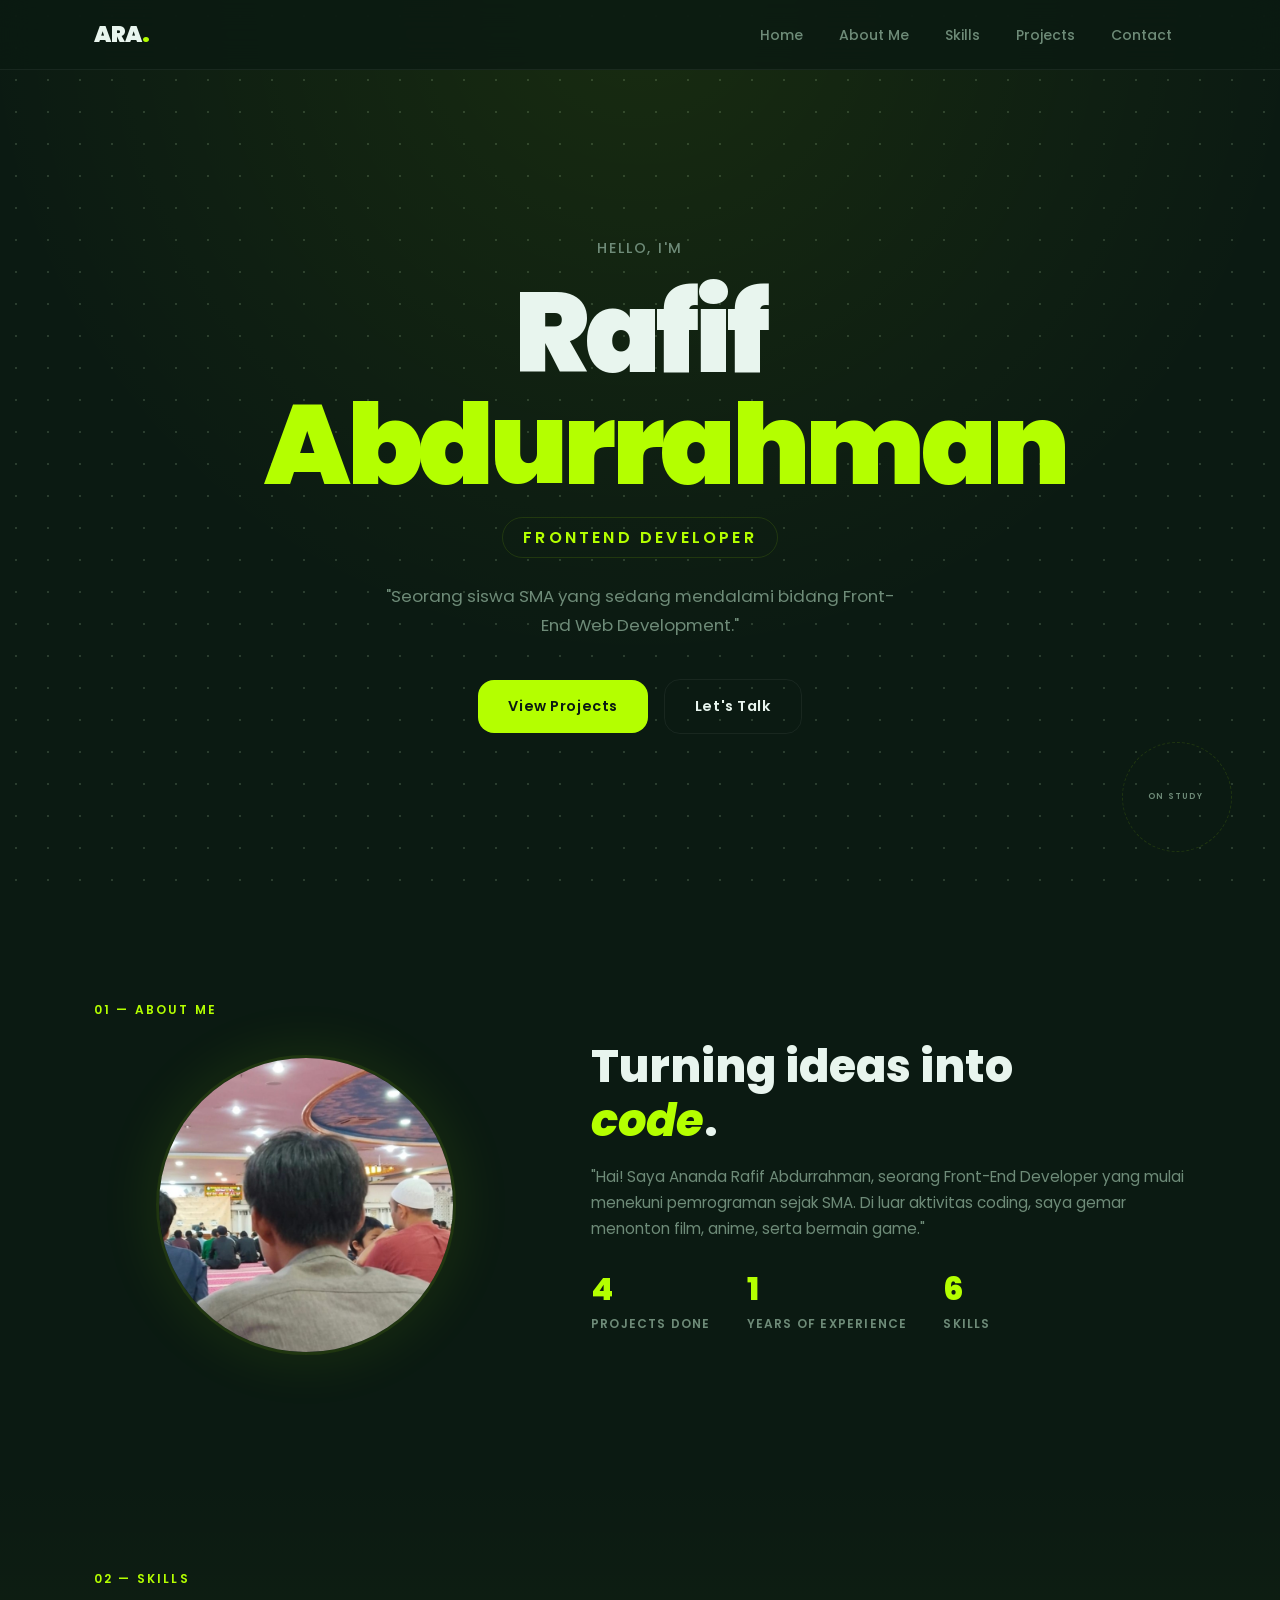
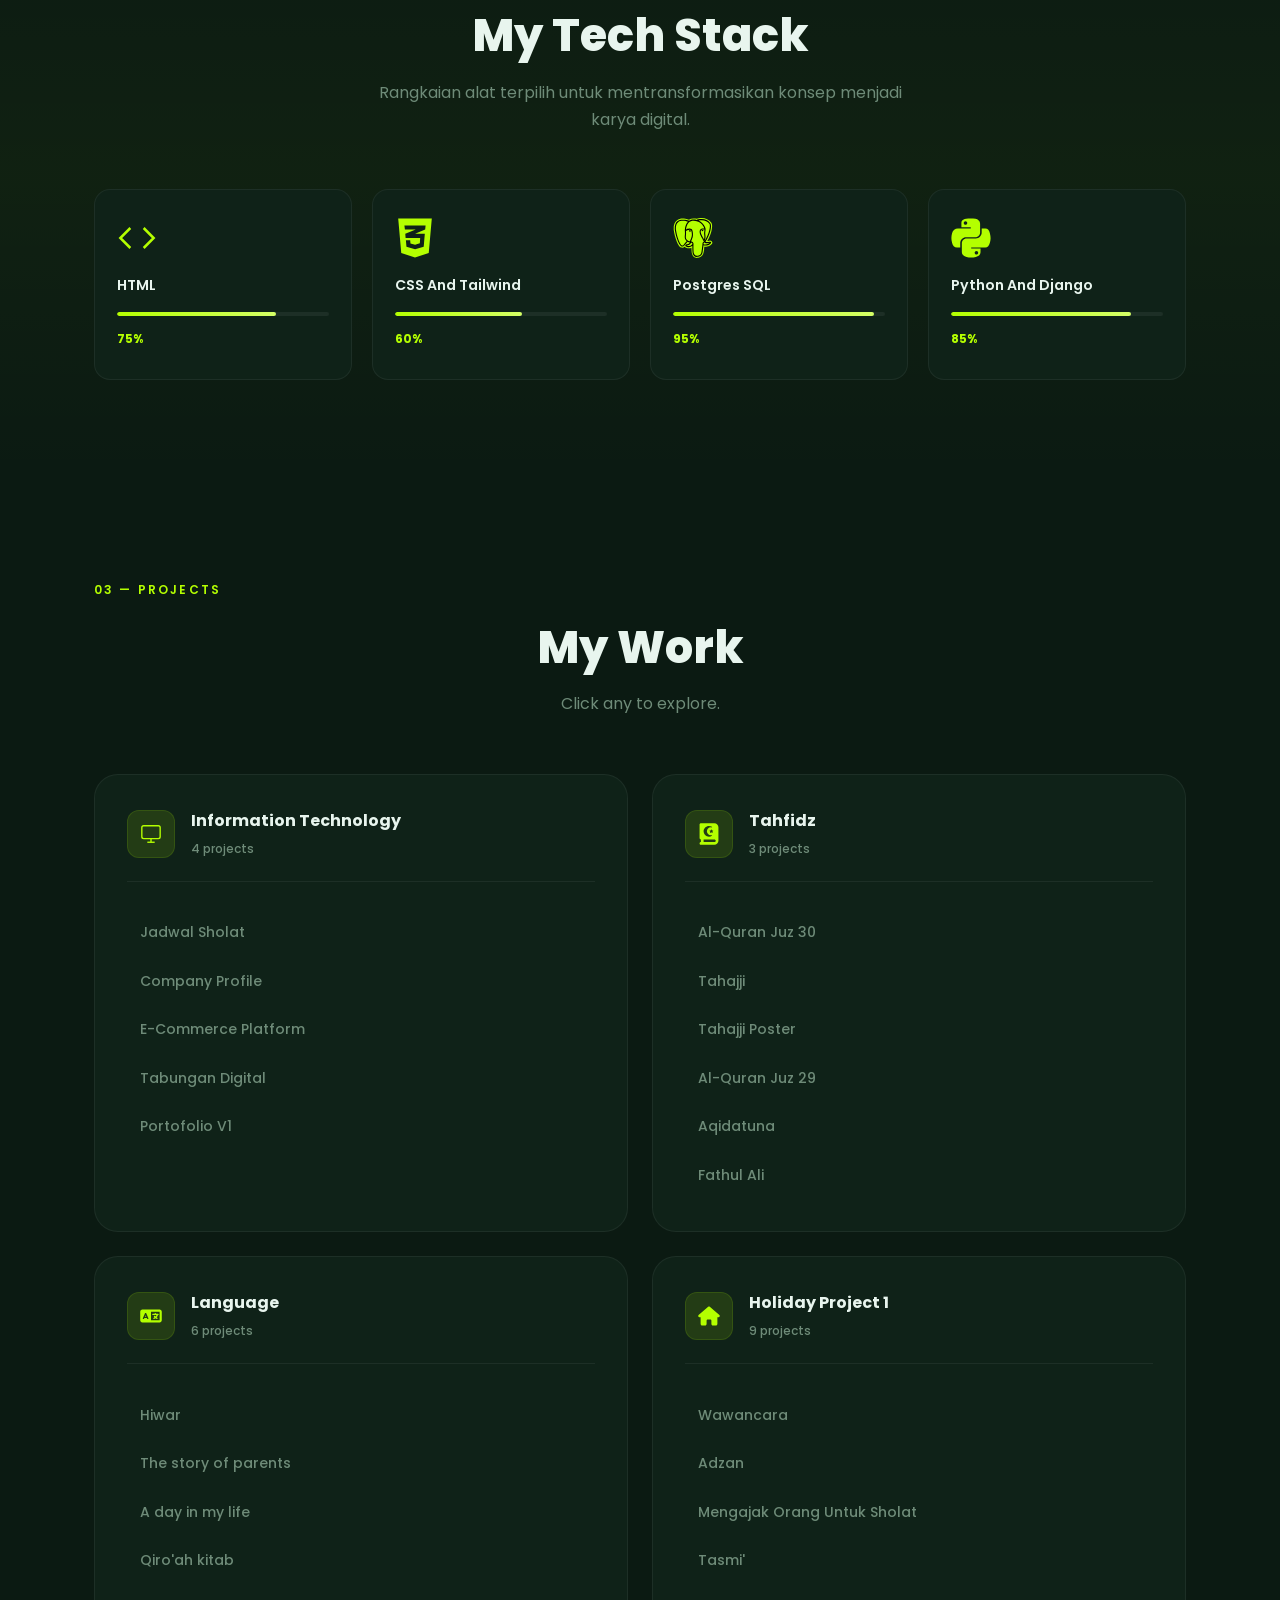
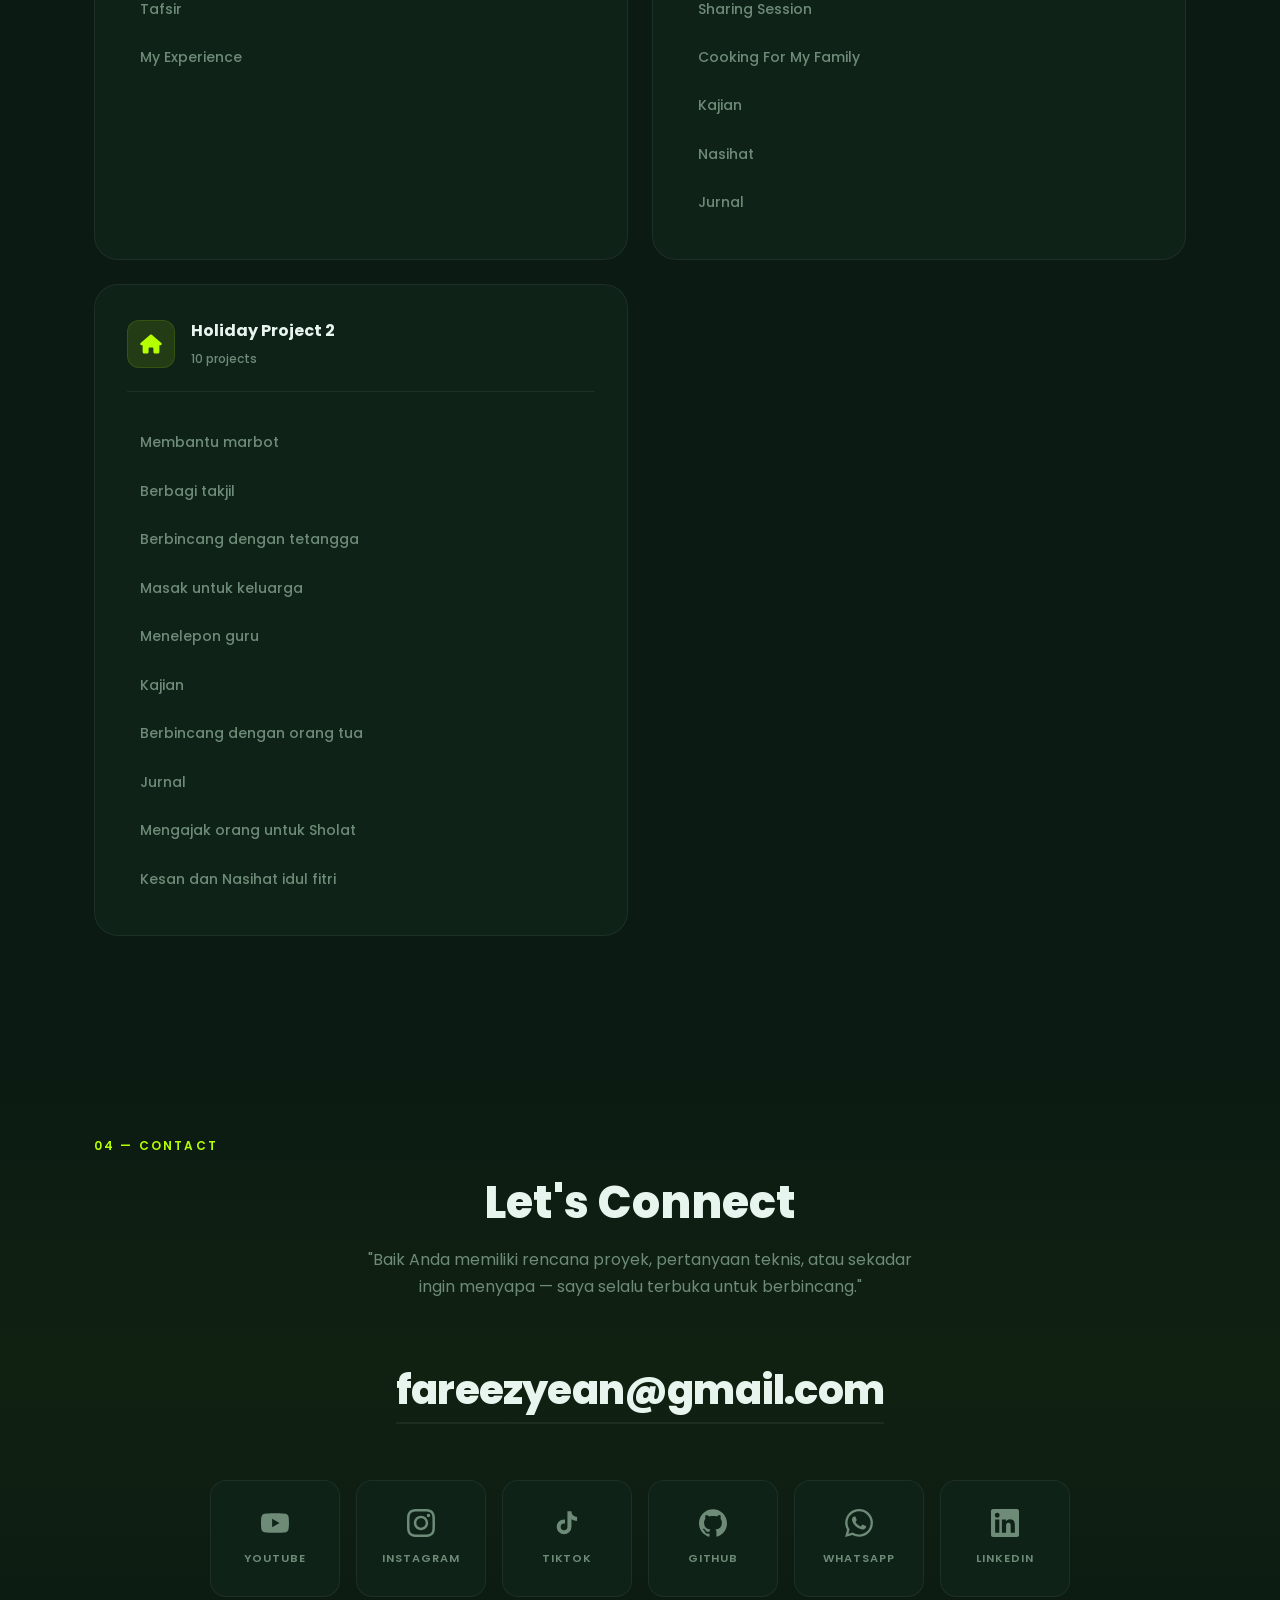
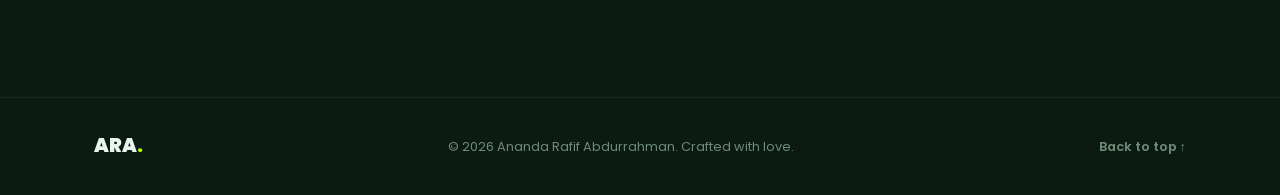
==== commit 00cb1f03: "Update Mulazamah" ====
--- a/index.html
+++ b/index.html
@@ -1,356 +1,728 @@
-<!DOCTYPE html>
+<!doctype html>
 <html lang="en">
-
-<head>
-  <meta charset="UTF-8" />
-  <meta name="viewport" content="width=device-width, initial-scale=1.0" />
-  <title>Rafif Abdurrahman | Portofolio</title>
-  <link rel="preconnect" href="https://fonts.googleapis.com" />
-  <link rel="preconnect" href="https://fonts.gstatic.com" crossorigin />
-  <link href="https://fonts.googleapis.com/css2?family=Poppins:wght@300;400;500;600;700;800;900&display=swap" rel="stylesheet" />
-  <link rel="stylesheet" href="style.css" />
-  <meta name="google-site-verification" content="7WMJyMUJ8h41un8HfHG6pYEgryqarPzE6WyZENJ3d5w" />
-</head>
-
-<body>
-
-  <header class="navbar">
-    <nav class="nav-container">
-      <a href="#home" class="nav-logo">ARA<span class="dot">.</span></a>
-      <input type="checkbox" id="nav-toggle" class="nav-toggle" />
-      <label for="nav-toggle" class="nav-burger">
-        <span></span>
-        <span></span>
-        <span></span>
-      </label>
-      <ul class="nav-menu">
-        <li><a href="#home" class="nav-link">Home</a></li>
-        <li><a href="#about" class="nav-link">About Me</a></li>
-        <li><a href="#skills" class="nav-link">Skills</a></li>
-        <li><a href="#projects" class="nav-link">Projects</a></li>
-        <li><a href="#contact" class="nav-link">Contact</a></li>
-      </ul>
-    </nav>
-  </header>
-
-  <main>
-
-    <section id="home" class="hero">
-      <div class="hero-bg-grid"></div>
-      <div class="hero-content">
-        <p class="hero-greeting">Hello, I'm</p>
-        <h1 class="hero-name">Rafif<br /><span class="hero-name-accent">Abdurrahman</span></h1>
-        <p class="hero-subtitle">Frontend Developer</p>
-        <p class="hero-desc">"Seorang siswa SMA yang sedang mendalami bidang Front-End Web Development."</p>
-        <div class="hero-actions">
-          <a href="#projects" class="btn btn-primary">View Projects</a>
-          <a href="#contact" class="btn btn-ghost">Let's Talk</a>
-        </div>
-      </div>
-      <div class="hero-badge">
-        <div class="badge-ring">
-          <span class="badge-text">On Study&nbsp;</span>
-        </div>
-      </div>
-    </section>
-
-    <section id="about" class="about section">
-      <div class="container">
-        <div class="section-label">01 — About Me</div>
-        <div class="about-grid">
-          <div class="about-image-wrapper">
-            <div class="about-image-frame">
-              <img
-                src="images/saya.jpeg"
-                alt="Rafif Abdurrahman"
-                class="image"
-              />
-            </div>
-          </div>
-          <div class="about-content">
-            <h2 class="section-title">Turning ideas into<br /><em>code</em>.</h2>
-            <p class="about-text">
-              "Hai! Saya Ananda Rafif Abdurrahman, seorang Front-End Developer yang mulai menekuni pemrograman sejak SMA. Saya berpengalaman menggunakan HTML, CSS, Tailwind CSS, dan Python. Di luar aktivitas coding, saya gemar menonton film, anime, serta bermain game."
-            </p>
-            <div class="about-stats">
-              <div class="stat">
-                <span class="stat-number">4</span>
-                <span class="stat-label">Projects Done</span>
-              </div>
-              <div class="stat">
-                <span class="stat-number">1/2</span>
-                <span class="stat-label">Years of Experience</span>
-              </div>
-              <div class="stat">
-                <span class="stat-number">4</span>
-                <span class="stat-label">Skills</span>
-              </div>
-            </div>
+  <head>
+    <meta charset="UTF-8" />
+    <meta name="viewport" content="width=device-width, initial-scale=1.0" />
+    <title>Rafif Abdurrahman | Portofolio</title>
+    <link rel="preconnect" href="https://fonts.googleapis.com" />
+    <link rel="preconnect" href="https://fonts.gstatic.com" crossorigin />
+    <link
+      href="https://fonts.googleapis.com/css2?family=Poppins:wght@300;400;500;600;700;800;900&display=swap"
+      rel="stylesheet"
+    />
+    <link rel="stylesheet" href="style.css" />
+    <meta
+      name="google-site-verification"
+      content="7WMJyMUJ8h41un8HfHG6pYEgryqarPzE6WyZENJ3d5w"
+    />
+  </head>
+
+  <body>
+    <header class="navbar">
+      <nav class="nav-container">
+        <a href="#home" class="nav-logo">ARA<span class="dot">.</span></a>
+        <input type="checkbox" id="nav-toggle" class="nav-toggle" />
+        <label for="nav-toggle" class="nav-burger">
+          <span></span>
+          <span></span>
+          <span></span>
+        </label>
+        <ul class="nav-menu">
+          <li><a href="#home" class="nav-link">Home</a></li>
+          <li><a href="#about" class="nav-link">About Me</a></li>
+          <li><a href="#skills" class="nav-link">Skills</a></li>
+          <li><a href="#projects" class="nav-link">Projects</a></li>
+          <li><a href="#contact" class="nav-link">Contact</a></li>
+        </ul>
+      </nav>
+    </header>
+
+    <main>
+      <section id="home" class="hero">
+        <div class="hero-bg-grid"></div>
+        <div class="hero-content">
+          <p class="hero-greeting">Hello, I'm</p>
+          <h1 class="hero-name">
+            Rafif<br /><span class="hero-name-accent">Abdurrahman</span>
+          </h1>
+          <p class="hero-subtitle">Frontend Developer</p>
+          <p class="hero-desc">
+            "Seorang siswa SMA yang sedang mendalami bidang Front-End Web
+            Development."
+          </p>
+          <div class="hero-actions">
+            <a href="#projects" class="btn btn-primary">View Projects</a>
+            <a href="#contact" class="btn btn-ghost">Let's Talk</a>
           </div>
         </div>
+        <div class="hero-badge">
+          <div class="badge-ring">
+            <span class="badge-text">On Study&nbsp;</span>
+          </div>
+        </div>
+      </section>
+
+      <section id="about" class="about section">
+        <div class="container">
+          <div class="section-label">01 — About Me</div>
+          <div class="about-grid">
+            <div class="about-image-wrapper">
+              <div class="about-image-frame">
+                <img
+                  src="images/saya.jpeg"
+                  alt="Rafif Abdurrahman"
+                  class="image"
+                />
+              </div>
+            </div>
+            <div class="about-content">
+              <h2 class="section-title">
+                Turning ideas into<br /><em>code</em>.
+              </h2>
+              <p class="about-text">
+                "Hai! Saya Ananda Rafif Abdurrahman, seorang Front-End Developer
+                yang mulai menekuni pemrograman sejak SMA. Di luar aktivitas
+                coding, saya gemar menonton film, anime, serta bermain game."
+              </p>
+              <div class="about-stats">
+                <div class="stat">
+                  <span class="stat-number">4</span>
+                  <span class="stat-label">Projects Done</span>
+                </div>
+                <div class="stat">
+                  <span class="stat-number">1</span>
+                  <span class="stat-label">Years of Experience</span>
+                </div>
+                <div class="stat">
+                  <span class="stat-number">6</span>
+                  <span class="stat-label">Skills</span>
+                </div>
+              </div>
+            </div>
+          </div>
+        </div>
+      </section>
+
+      <section id="skills" class="skills section">
+        <div class="container">
+          <div class="section-label">02 — Skills</div>
+          <h2 class="section-title center">My Tech Stack</h2>
+          <p class="section-sub center">
+            Rangkaian alat terpilih untuk mentransformasikan konsep menjadi
+            karya digital.
+          </p>
+
+          <div class="skills-grid">
+            <div class="skill-card">
+              <div class="skill-icon">
+                <svg
+                  viewBox="0 0 24 24"
+                  fill="none"
+                  stroke="currentColor"
+                  stroke-width="1.5"
+                >
+                  <polyline points="16 18 22 12 16 6" />
+                  <polyline points="8 6 2 12 8 18" />
+                </svg>
+              </div>
+              <h3 class="skill-name">HTML</h3>
+              <div class="skill-bar-wrap">
+                <div class="skill-bar" style="--w: 75%"></div>
+              </div>
+              <span class="skill-pct">75%</span>
+            </div>
+
+            <div class="skill-card">
+              <div class="skill-icon">
+                <svg
+                  xmlns="http://www.w3.org/2000/svg"
+                  viewBox="0 0 16 16"
+                  id="Css3-Alt--Streamline-Font-Awesome"
+                  height="16"
+                  width="16"
+                >
+                  <desc>
+                    Css3 Alt Streamline Icon: https://streamlinehq.com
+                  </desc>
+                  <path
+                    d="m1.2799999999999998 0.15999999999999998 1.2214999999999998 13.852999999999998L8 15.84l5.4985 -1.827L14.719999999999999 0.15999999999999998H1.2799999999999998Zm10.9585 2.8 -0.16799999999999998 1.6555 -4.0355 1.7254999999999998 -0.010499999999999999 0.0035h3.9025l-0.448 5.131 -3.437 1.0045 -3.458 -1.0219999999999998 -0.224 -2.5865h1.7115l0.112 1.3404999999999998 1.8409999999999997 0.4655 1.9144999999999999 -0.5389999999999999 0.1295 -2.1559999999999997 -5.8205 -0.017499999999999998v-0.0035l-0.007 0.0035 -0.126 -1.6205 3.9234999999999998 -1.6345 0.22749999999999998 -0.09449999999999999H3.9644999999999997L3.7615 2.96h8.477Z"
+                    fill="#b4ff00"
+                    stroke-width="0.0417"
+                  ></path>
+                </svg>
+              </div>
+              <h3 class="skill-name">CSS And Tailwind</h3>
+              <div class="skill-bar-wrap">
+                <div class="skill-bar" style="--w: 60%"></div>
+              </div>
+              <span class="skill-pct">60%</span>
+            </div>
+
+            <div class="skill-card">
+              <div class="skill-icon">
+                <svg
+                  viewBox="-4 0 264 264"
+                  xmlns="http://www.w3.org/2000/svg"
+                  preserveAspectRatio="xMinYMin meet"
+                  fill="#b4ff00"
+                >
+                  <g id="SVGRepo_bgCarrier" stroke-width="0"></g>
+                  <g
+                    id="SVGRepo_tracerCarrier"
+                    stroke-linecap="round"
+                    stroke-linejoin="round"
+                  ></g>
+                  <g id="SVGRepo_iconCarrier">
+                    <path
+                      d="M255.008 158.086c-1.535-4.649-5.556-7.887-10.756-8.664-2.452-.366-5.26-.21-8.583.475-5.792 1.195-10.089 1.65-13.225 1.738 11.837-19.985 21.462-42.775 27.003-64.228 8.96-34.689 4.172-50.492-1.423-57.64C233.217 10.847 211.614.683 185.552.372c-13.903-.17-26.108 2.575-32.475 4.549-5.928-1.046-12.302-1.63-18.99-1.738-12.537-.2-23.614 2.533-33.079 8.15-5.24-1.772-13.65-4.27-23.362-5.864-22.842-3.75-41.252-.828-54.718 8.685C6.622 25.672-.937 45.684.461 73.634c.444 8.874 5.408 35.874 13.224 61.48 4.492 14.718 9.282 26.94 14.237 36.33 7.027 13.315 14.546 21.156 22.987 23.972 4.731 1.576 13.327 2.68 22.368-4.85 1.146 1.388 2.675 2.767 4.704 4.048 2.577 1.625 5.728 2.953 8.875 3.74 11.341 2.835 21.964 2.126 31.027-1.848.056 1.612.099 3.152.135 4.482.06 2.157.12 4.272.199 6.25.537 13.374 1.447 23.773 4.143 31.049.148.4.347 1.01.557 1.657 1.345 4.118 3.594 11.012 9.316 16.411 5.925 5.593 13.092 7.308 19.656 7.308 3.292 0 6.433-.432 9.188-1.022 9.82-2.105 20.973-5.311 29.041-16.799 7.628-10.86 11.336-27.217 12.007-52.99.087-.729.167-1.425.244-2.088l.16-1.362 1.797.158.463.031c10.002.456 22.232-1.665 29.743-5.154 5.935-2.754 24.954-12.795 20.476-26.351"
+                    ></path>
+                    <path
+                      d="M237.906 160.722c-29.74 6.135-31.785-3.934-31.785-3.934 31.4-46.593 44.527-105.736 33.2-120.211-30.904-39.485-84.399-20.811-85.292-20.327l-.287.052c-5.876-1.22-12.451-1.946-19.842-2.067-13.456-.22-23.664 3.528-31.41 9.402 0 0-95.43-39.314-90.991 49.444.944 18.882 27.064 142.873 58.218 105.422 11.387-13.695 22.39-25.274 22.39-25.274 5.464 3.63 12.006 5.482 18.864 4.817l.533-.452c-.166 1.7-.09 3.363.213 5.332-8.026 8.967-5.667 10.541-21.711 13.844-16.235 3.346-6.698 9.302-.471 10.86 7.549 1.887 25.013 4.561 36.813-11.958l-.47 1.885c3.144 2.519 5.352 16.383 4.982 28.952-.37 12.568-.617 21.197 1.86 27.937 2.479 6.74 4.948 21.905 26.04 17.386 17.623-3.777 26.756-13.564 28.027-29.89.901-11.606 2.942-9.89 3.07-20.267l1.637-4.912c1.887-15.733.3-20.809 11.157-18.448l2.64.232c7.99.363 18.45-1.286 24.589-4.139 13.218-6.134 21.058-16.377 8.024-13.686h.002"
+                      fill="#000b4ff00"
+                    ></path>
+                    <path
+                      d="M108.076 81.525c-2.68-.373-5.107-.028-6.335.902-.69.523-.904 1.129-.962 1.546-.154 1.105.62 2.327 1.096 2.957 1.346 1.784 3.312 3.01 5.258 3.28.282.04.563.058.842.058 3.245 0 6.196-2.527 6.456-4.392.325-2.336-3.066-3.893-6.355-4.35M196.86 81.599c-.256-1.831-3.514-2.353-6.606-1.923-3.088.43-6.082 1.824-5.832 3.659.2 1.427 2.777 3.863 5.827 3.863.258 0 .518-.017.78-.054 2.036-.282 3.53-1.575 4.24-2.32 1.08-1.136 1.706-2.402 1.591-3.225"
+                      fill="#000"
+                    ></path>
+                    <path
+                      d="M247.802 160.025c-1.134-3.429-4.784-4.532-10.848-3.28-18.005 3.716-24.453 1.142-26.57-.417 13.995-21.32 25.508-47.092 31.719-71.137 2.942-11.39 4.567-21.968 4.7-30.59.147-9.463-1.465-16.417-4.789-20.665-13.402-17.125-33.072-26.311-56.882-26.563-16.369-.184-30.199 4.005-32.88 5.183-5.646-1.404-11.801-2.266-18.502-2.376-12.288-.199-22.91 2.743-31.704 8.74-3.82-1.422-13.692-4.811-25.765-6.756-20.872-3.36-37.458-.814-49.294 7.571-14.123 10.006-20.643 27.892-19.38 53.16.425 8.501 5.269 34.653 12.913 59.698 10.062 32.964 21 51.625 32.508 55.464 1.347.449 2.9.763 4.613.763 4.198 0 9.345-1.892 14.7-8.33a529.832 529.832 0 0 1 20.261-22.926c4.524 2.428 9.494 3.784 14.577 3.92.01.133.023.266.035.398a117.66 117.66 0 0 0-2.57 3.175c-3.522 4.471-4.255 5.402-15.592 7.736-3.225.666-11.79 2.431-11.916 8.435-.136 6.56 10.125 9.315 11.294 9.607 4.074 1.02 7.999 1.523 11.742 1.523 9.103 0 17.114-2.992 23.516-8.781-.197 23.386.778 46.43 3.586 53.451 2.3 5.748 7.918 19.795 25.664 19.794 2.604 0 5.47-.303 8.623-.979 18.521-3.97 26.564-12.156 29.675-30.203 1.665-9.645 4.522-32.676 5.866-45.03 2.836.885 6.487 1.29 10.434 1.289 8.232 0 17.731-1.749 23.688-4.514 6.692-3.108 18.768-10.734 16.578-17.36zm-44.106-83.48c-.061 3.647-.563 6.958-1.095 10.414-.573 3.717-1.165 7.56-1.314 12.225-.147 4.54.42 9.26.968 13.825 1.108 9.22 2.245 18.712-2.156 28.078a36.508 36.508 0 0 1-1.95-4.009c-.547-1.326-1.735-3.456-3.38-6.404-6.399-11.476-21.384-38.35-13.713-49.316 2.285-3.264 8.084-6.62 22.64-4.813zm-17.644-61.787c21.334.471 38.21 8.452 50.158 23.72 9.164 11.711-.927 64.998-30.14 110.969a171.33 171.33 0 0 0-.886-1.117l-.37-.462c7.549-12.467 6.073-24.802 4.759-35.738-.54-4.488-1.05-8.727-.92-12.709.134-4.22.692-7.84 1.232-11.34.663-4.313 1.338-8.776 1.152-14.037.139-.552.195-1.204.122-1.978-.475-5.045-6.235-20.144-17.975-33.81-6.422-7.475-15.787-15.84-28.574-21.482 5.5-1.14 13.021-2.203 21.442-2.016zM66.674 175.778c-5.9 7.094-9.974 5.734-11.314 5.288-8.73-2.912-18.86-21.364-27.791-50.624-7.728-25.318-12.244-50.777-12.602-57.916-1.128-22.578 4.345-38.313 16.268-46.769 19.404-13.76 51.306-5.524 64.125-1.347-.184.182-.376.352-.558.537-21.036 21.244-20.537 57.54-20.485 59.759-.002.856.07 2.068.168 3.735.362 6.105 1.036 17.467-.764 30.334-1.672 11.957 2.014 23.66 10.111 32.109a36.275 36.275 0 0 0 2.617 2.468c-3.604 3.86-11.437 12.396-19.775 22.426zm22.479-29.993c-6.526-6.81-9.49-16.282-8.133-25.99 1.9-13.592 1.199-25.43.822-31.79-.053-.89-.1-1.67-.127-2.285 3.073-2.725 17.314-10.355 27.47-8.028 4.634 1.061 7.458 4.217 8.632 9.645 6.076 28.103.804 39.816-3.432 49.229-.873 1.939-1.698 3.772-2.402 5.668l-.546 1.466c-1.382 3.706-2.668 7.152-3.465 10.424-6.938-.02-13.687-2.984-18.819-8.34zm1.065 37.9c-2.026-.506-3.848-1.385-4.917-2.114.893-.42 2.482-.992 5.238-1.56 13.337-2.745 15.397-4.683 19.895-10.394 1.031-1.31 2.2-2.794 3.819-4.602l.002-.002c2.411-2.7 3.514-2.242 5.514-1.412 1.621.67 3.2 2.702 3.84 4.938.303 1.056.643 3.06-.47 4.62-9.396 13.156-23.088 12.987-32.921 10.526zm69.799 64.952c-16.316 3.496-22.093-4.829-25.9-14.346-2.457-6.144-3.665-33.85-2.808-64.447.011-.407-.047-.8-.159-1.17a15.444 15.444 0 0 0-.456-2.162c-1.274-4.452-4.379-8.176-8.104-9.72-1.48-.613-4.196-1.738-7.46-.903.696-2.868 1.903-6.107 3.212-9.614l.549-1.475c.618-1.663 1.394-3.386 2.214-5.21 4.433-9.848 10.504-23.337 3.915-53.81-2.468-11.414-10.71-16.988-23.204-15.693-7.49.775-14.343 3.797-17.761 5.53-.735.372-1.407.732-2.035 1.082.954-11.5 4.558-32.992 18.04-46.59 8.489-8.56 19.794-12.788 33.568-12.56 27.14.444 44.544 14.372 54.366 25.979 8.464 10.001 13.047 20.076 14.876 25.51-13.755-1.399-23.11 1.316-27.852 8.096-10.317 14.748 5.644 43.372 13.315 57.129 1.407 2.521 2.621 4.7 3.003 5.626 2.498 6.054 5.732 10.096 8.093 13.046.724.904 1.426 1.781 1.96 2.547-4.166 1.201-11.649 3.976-10.967 17.847-.55 6.96-4.461 39.546-6.448 51.059-2.623 15.21-8.22 20.875-23.957 24.25zm68.104-77.936c-4.26 1.977-11.389 3.46-18.161 3.779-7.48.35-11.288-.838-12.184-1.569-.42-8.644 2.797-9.547 6.202-10.503.535-.15 1.057-.297 1.561-.473.313.255.656.508 1.032.756 6.012 3.968 16.735 4.396 31.874 1.271l.166-.033c-2.042 1.909-5.536 4.471-10.49 6.772z"
+                      fill="#000"
+                    ></path>
+                  </g>
+                </svg>
+              </div>
+              <h3 class="skill-name">Postgres SQL</h3>
+              <div class="skill-bar-wrap">
+                <div class="skill-bar" style="--w: 95%"></div>
+              </div>
+              <span class="skill-pct">95%</span>
+            </div>
+
+            <div class="skill-card">
+              <div class="skill-icon">
+                <svg
+                  xmlns="http://www.w3.org/2000/svg"
+                  viewBox="0 0 16 16"
+                  id="Python--Streamline-Font-Awesome"
+                  height="16"
+                  width="16"
+                >
+                  <desc>Python Streamline Icon: https://streamlinehq.com</desc>
+                  <path
+                    d="M15.552517857142856 6.057342857142857c-0.26949285714285715 -1.0814607142857142 -0.780475 -1.8969357142857142 -1.8689357142857141 -1.8969357142857142h-1.4034535714285714v1.658942857142857c0 1.2879571428571428 -1.0919607142857142 2.3729214285714284 -2.3379178571428567 2.3729214285714284H6.204335714285714c-1.0219642857142857 0 -1.8689357142857141 0.8749678571428571 -1.8689357142857141 1.9004357142857142v3.5628749999999996c0 1.014967857142857 0.8819714285714285 1.6099464285714284 1.8689357142857141 1.9004357142857142 1.1829607142857144 0.3464892857142857 2.3204214285714286 0.4094857142857143 3.737875 0 0.9414678571428571 -0.2729892857142857 1.8689357142857141 -0.8224714285714285 1.8689357142857141 -1.9004357142857142v-1.42445H8.076771428571428v-0.47598214285714285h5.606810714285714c1.0884607142857143 0 1.49095 -0.7594749999999999 1.8689357142857141 -1.8969357142857142 0.39198571428571427 -1.1724607142857142 0.37448571428571426 -2.2994214285714283 0 -3.8008714285714285ZM10.1767 13.179599999999999c0.3884892857142857 0 0.7034785714285713 0.3184892857142857 0.7034785714285713 0.710475 0 0.3954857142857143 -0.3149892857142857 0.7139749999999999 -0.7034785714285713 0.7139749999999999 -0.38498571428571426 0 -0.703475 -0.32198571428571426 -0.703475 -0.7139749999999999 0.0035 -0.3954857142857143 0.3184892857142857 -0.710475 0.703475 -0.710475ZM6.032842857142857 7.723285714285714H9.770714285714284c1.0394642857142857 0 1.8689357142857141 -0.8574714285714286 1.8689357142857141 -1.9004357142857142V2.256475c0 -1.014967857142857 -0.8539714285714286 -1.7744392857142857 -1.8689357142857141 -1.945935714285714 -1.2529571428571427 -0.20649285714285712 -2.6144107142857145 -0.19599285714285714 -3.7378714285714283 0.0035 -1.5819464285714284 0.27998928571428566 -1.8689357142857141 0.8644714285714286 -1.8689357142857141 1.945935714285714v1.42445h3.741371428571428v0.47598214285714285H2.760453571428571c-1.0884607142857143 0 -2.040428571428571 0.6544785714285714 -2.3379178571428567 1.8969357142857142 -0.3429892857142857 1.4244535714285715 -0.3569892857142857 2.3134214285714285 0 3.8008714285714285 0.2659892857142857 1.1059607142857142 0.899467857142857 1.8969357142857142 1.9879321428571428 1.8969357142857142h1.2844535714285714v-1.7079428571428572c0 -1.2354571428571426 1.0674642857142855 -2.3239214285714285 2.3379214285714283 -2.3239214285714285Zm-0.23449285714285714 -4.990828571428572c-0.3884857142857142 0 -0.703475 -0.3184892857142857 -0.703475 -0.710475 0.0035 -0.3954857142857143 0.3149892857142857 -0.7139749999999999 0.703475 -0.7139749999999999 0.38498571428571426 0 0.703475 0.32198571428571426 0.703475 0.7139749999999999s-0.3149892857142857 0.710475 -0.703475 0.710475Z"
+                    fill="#b4ff00"
+                    stroke-width="0.0357"
+                  ></path>
+                </svg>
+              </div>
+              <h3 class="skill-name">Python And Django</h3>
+              <div class="skill-bar-wrap">
+                <div class="skill-bar" style="--w: 85%"></div>
+              </div>
+              <span class="skill-pct">85%</span>
+            </div>
+          </div>
+        </div>
+      </section>
+
+      <section id="projects" class="projects section">
+        <div class="container">
+          <div class="section-label">03 — Projects</div>
+          <h2 class="section-title center">My Work</h2>
+          <p class="section-sub center">Click any to explore.</p>
+
+          <div class="projects-grid">
+            <div class="project-card">
+              <div class="project-card-header">
+                <div class="project-card-icon">
+                  <svg
+                    viewBox="0 0 24 24"
+                    fill="none"
+                    stroke="currentColor"
+                    stroke-width="1.5"
+                  >
+                    <rect x="2" y="3" width="20" height="14" rx="2" />
+                    <line x1="8" y1="21" x2="16" y2="21" />
+                    <line x1="12" y1="17" x2="12" y2="21" />
+                  </svg>
+                </div>
+                <div>
+                  <h3 class="project-cat-title">Information Technology</h3>
+                  <span class="project-count">4 projects</span>
+                </div>
+              </div>
+              <ul class="project-list">
+                <li>
+                  <a
+                    href="https://github.com/FareezYean/Jadwal-Sholat/blob/main/jadwal.py"
+                    class="project-item"
+                    >Jadwal Sholat <span class="item-arrow">→</span></a
+                  >
+                </li>
+                <li>
+                  <a
+                    href="https://github.com/FareezYean/Company-Profile"
+                    class="project-item"
+                    >Company Profile <span class="item-arrow">→</span></a
+                  >
+                </li>
+                <li>
+                  <a
+                    href="https://azzahira-sr12.vercel.app/"
+                    class="project-item"
+                    >E-Commerce Platform <span class="item-arrow">→</span></a
+                  >
+                </li>
+                <li>
+                  <a
+                    href="https://github.com/FareezYean/python_oop/tree/main/Tugas/Tabungan%20Digital"
+                    class="project-item"
+                    >Tabungan Digital <span class="item-arrow">→</span></a
+                  >
+                </li>
+                <li>
+                  <a
+                    href="https://rafifabdurrahman.vercel.app/"
+                    class="project-item"
+                    >Portofolio V1 <span class="item-arrow">→</span></a
+                  >
+                </li>
+              </ul>
+            </div>
+
+            <div class="project-card">
+              <div class="project-card-header">
+                <div class="project-card-icon">
+                  <svg
+                    xmlns="http://www.w3.org/2000/svg"
+                    viewBox="0 0 16 16"
+                    id="Book-Quran--Streamline-Font-Awesome"
+                    height="16"
+                    width="16"
+                  >
+                    <desc>
+                      Book Quran Streamline Icon: https://streamlinehq.com
+                    </desc>
+                    <path
+                      d="M11.919999999999998 0.16c1.623125 0 2.9399999999999995 1.316875 2.9399999999999995 2.9399999999999995v9.799999999999999c0 1.623125 -1.316875 2.9399999999999995 -2.9399999999999995 2.9399999999999995H2.1199999999999997c-0.5420607142857142 0 -0.98 -0.43793571428571426 -0.98 -0.98s0.4379392857142857 -0.98 0.98 -0.98v-1.96c-0.5420607142857142 0 -0.98 -0.43793571428571426 -0.98 -0.98V1.14c0 -0.5420607142857142 0.4379392857142857 -0.98 0.98 -0.98h9.799999999999999Zm0 11.759999999999998H4.079999999999999v1.96h7.84c0.5420642857142857 0 0.98 -0.43793571428571426 0.98 -0.98s-0.43793571428571426 -0.98 -0.98 -0.98Zm-2.3856892857142857 -7.160124999999999 -0.27256071428571427 0.6553749999999999 -0.7074392857142856 0.05818928571428571c-0.17456071428571426 0.015310714285714285 -0.245 0.22968571428571427 -0.11331071428571428 0.34299999999999997l0.539 0.4624357142857143 -0.16537499999999997 0.692125c-0.03981428571428571 0.1684392857142857 0.14393571428571428 0.3031892857142857 0.294 0.2113142857142857L9.714999999999998 6.81175l0.606375 0.3705642857142857c0.15006428571428573 0.09187499999999998 0.3338107142857143 -0.042874999999999996 0.294 -0.2113142857142857L10.450000000000001 6.278875l0.539 -0.4624357142857143c0.13168571428571427 -0.11331428571428571 0.06125 -0.33074999999999993 -0.11331428571428571 -0.34299999999999997l-0.7074357142857143 -0.05818928571428571 -0.2725642857142857 -0.6553749999999999c-0.067375 -0.16231071428571428 -0.294 -0.16231071428571428 -0.36137499999999995 0ZM4.079999999999999 6.04c0 2.165189285714286 1.7548142857142857 3.92 3.92 3.92 0.784 0 1.5159357142857142 -0.22968571428571427 2.1284392857142858 -0.6278107142857143 0.09799642857142857 -0.06431428571428571 0.13781071428571426 -0.18987499999999996 0.09493571428571428 -0.2970642857142857s-0.15924999999999997 -0.17149999999999999 -0.275625 -0.147c-0.18681071428571427 0.03675 -0.3828107142857143 0.05818928571428571 -0.581875 0.05818928571428571 -1.60475 0 -2.906310714285714 -1.3015642857142857 -2.906310714285714 -2.9063142857142856s1.3015607142857142 -2.9063142857142856 2.906310714285714 -2.9063142857142856c0.19906428571428572 0 0.392 0.021439285714285713 0.581875 0.05818928571428571 0.116375 0.0245 0.2296892857142857 -0.03981428571428571 0.275625 -0.147s0.006125 -0.23275 -0.09493571428571428 -0.2970607142857143C9.515935714285712 2.349685714285714 8.783999999999999 2.1199999999999997 8 2.1199999999999997c-2.1651857142857143 0 -3.92 1.7548142857142857 -3.92 3.92Z"
+                      fill="#b4ff00"
+                      stroke-width="0.0357"
+                    ></path>
+                  </svg>
+                </div>
+                <div>
+                  <h3 class="project-cat-title">Tahfidz</h3>
+                  <span class="project-count">3 projects</span>
+                </div>
+              </div>
+              <ul class="project-list">
+                <li>
+                  <a
+                    href="https://youtu.be/94alke-rdiQ?si=WbkD0oeIBIkhr4md"
+                    class="project-item"
+                    >Al-Quran Juz 30 <span class="item-arrow">→</span></a
+                  >
+                </li>
+                <li>
+                  <a
+                    href="https://youtu.be/h7DKc-NCGQQ?si=TsMtuzhH4SxKH_8W"
+                    class="project-item"
+                    >Tahajji <span class="item-arrow">→</span></a
+                  >
+                </li>
+                <li>
+                  <a
+                    href="https://rafifabdurrahman.vercel.app/Photo/9PosterTahajji.png"
+                    class="project-item"
+                    >Tahajji Poster <span class="item-arrow">→</span></a
+                  >
+                </li>
+                <li>
+                  <a
+                    href="https://drive.google.com/drive/folders/1V_S1I94X-oPKZA3LIte4wyH4GkCfdGrl?usp=drive_link"
+                    class="project-item"
+                    >Al-Quran Juz 29 <span class="item-arrow">→</span></a
+                  >
+                </li>
+                <li>
+                  <a
+                    href="https://drive.google.com/drive/folders/1x7Fg0iuEZH-gtmiyiaPmAPcC-dsofogV?usp=drive_link"
+                    class="project-item"
+                    >Aqidatuna <span class="item-arrow">→</span></a
+                  >
+                </li>
+                <li>
+                  <a
+                    href="https://drive.google.com/drive/folders/1zMdzeX5wGCOB4bHRSH-vr8Ff0f4D5d7L?usp=drive_link"
+                    class="project-item"
+                    >Fathul Ali <span class="item-arrow">→</span></a
+                  >
+                </li>
+              </ul>
+            </div>
+
+            <div class="project-card">
+              <div class="project-card-header">
+                <div class="project-card-icon">
+                  <svg
+                    xmlns="http://www.w3.org/2000/svg"
+                    viewBox="0 0 16 16"
+                    id="Language--Streamline-Font-Awesome"
+                    height="16"
+                    width="16"
+                  >
+                    <desc>
+                      Language Streamline Icon: https://streamlinehq.com
+                    </desc>
+                    <path
+                      d="M0.16000000000000003 4.864000000000001c0 -0.8648500000000001 0.70315 -1.568 1.568 -1.568h12.544c0.8648500000000001 0 1.568 0.70315 1.568 1.568v6.272c0 0.8648500000000001 -0.70315 1.568 -1.568 1.568H1.7280000000000002c-0.8648500000000001 0 -1.568 -0.70315 -1.568 -1.568V4.864000000000001Zm7.840000000000001 0v6.272h6.272V4.864000000000001H8Zm-3.4716500000000003 1.17355c-0.07840000000000001 -0.1764 -0.2548 -0.29155000000000003 -0.44835 -0.29155000000000003s-0.36995 0.11515 -0.44835 0.29155000000000003l-1.568 3.5280000000000005c-0.11025000000000001 0.24745 0.0024500000000000004 0.53655 0.2499 0.6468s0.53655 -0.0024500000000000004 0.6468 -0.2499l0.21805 -0.49245000000000005h1.8032000000000001l0.21805 0.49245000000000005c0.11025000000000001 0.24745 0.39935000000000004 0.3577 0.6468 0.2499s0.3577 -0.39935000000000004 0.2499 -0.6468l-1.568 -3.5280000000000005ZM4.08 7.441400000000001l0.4655 1.0486000000000002h-0.931l0.4655 -1.0486000000000002Zm7.056000000000001 -1.6954000000000002c0.2695 0 0.49000000000000005 0.22050000000000003 0.49000000000000005 0.49000000000000005v0.098h1.47c0.2695 0 0.49000000000000005 0.22050000000000003 0.49000000000000005 0.49000000000000005s-0.22050000000000003 0.49000000000000005 -0.49000000000000005 0.49000000000000005h-0.049l-0.039200000000000006 0.11025000000000001c-0.21805 0.5978 -0.5488000000000001 1.1417 -0.9702000000000001 1.6023 0.02205 0.0147 0.0441 0.02695 0.06615 0.039200000000000006l0.46304999999999996 0.27685c0.23275 0.13965000000000002 0.30625 0.44100000000000006 0.16905 0.6713s-0.44100000000000006 0.30625 -0.6713 0.16905l-0.46304999999999996 -0.27685c-0.11025000000000001 -0.06615 -0.2156 -0.13475 -0.32095 -0.20825000000000002 -0.2597 0.18375 -0.53655 0.343 -0.8330000000000001 0.47530000000000006l-0.0882 0.039200000000000006c-0.24745 0.11025000000000001 -0.53655 -0.0024500000000000004 -0.6468 -0.2499s0.0024500000000000004 -0.53655 0.2499 -0.6468l0.0882 -0.039200000000000006c0.15680000000000002 -0.07105 0.30870000000000003 -0.14945 0.45325 -0.24009999999999998L10.205 8.73745c-0.19110000000000002 -0.19110000000000002 -0.19110000000000002 -0.50225 0 -0.6933500000000001s0.50225 -0.19110000000000002 0.6933500000000001 0l0.3577 0.3577 0.01225 0.01225c0.3038 -0.32095 0.55125 -0.6933500000000001 0.7301000000000001 -1.1025H9.372c-0.2695 0 -0.49000000000000005 -0.22050000000000003 -0.49000000000000005 -0.49000000000000005s0.22050000000000003 -0.49000000000000005 0.49000000000000005 -0.49000000000000005h1.274v-0.098c0 -0.2695 0.22050000000000003 -0.49000000000000005 0.49000000000000005 -0.49000000000000005Z"
+                      fill="#b4ff00"
+                      stroke-width="0.025"
+                    ></path>
+                  </svg>
+                </div>
+                <div>
+                  <h3 class="project-cat-title">Language</h3>
+                  <span class="project-count">6 projects</span>
+                </div>
+              </div>
+              <ul class="project-list">
+                <li>
+                  <a
+                    href="https://youtu.be/jJvhnn3sSK0?si=pQeQaTiYST94Y8-h"
+                    class="project-item"
+                    >Hiwar <span class="item-arrow">→</span></a
+                  >
+                </li>
+                <li>
+                  <a
+                    href="https://www.instagram.com/fareezyean/reel/DRTPS2ZEiNdxOHOp69C_WhIeh4zf2pnMJPSfGc0/"
+                    class="project-item"
+                    >The story of parents <span class="item-arrow">→</span></a
+                  >
+                </li>
+                <li>
+                  <a
+                    href="https://youtu.be/CsLaoxLrFuI?si=yXafRpjw-RSvR6pn"
+                    class="project-item"
+                    >A day in my life <span class="item-arrow">→</span></a
+                  >
+                </li>
+                <li>
+                  <a
+                    href="https://youtu.be/IvO-O8v_6Co?si=DaEJXOCqcQykzvRe"
+                    class="project-item"
+                    >Qiro'ah kitab <span class="item-arrow">→</span></a
+                  >
+                </li>
+                <li>
+                  <a
+                    href="https://youtu.be/FdzeZZ1uWnQ?si=OSd2sgpq1ZVtRGIR"
+                    class="project-item"
+                    >Tafsir <span class="item-arrow">→</span></a
+                  >
+                </li>
+                <li>
+                  <a
+                    href="https://rafifabdurrahman.vercel.app/Photo/10KitabahTajribah.jpg"
+                    class="project-item"
+                    >My Experience <span class="item-arrow">→</span></a
+                  >
+                </li>
+              </ul>
+            </div>
+
+            <div class="project-card">
+              <div class="project-card-header">
+                <div class="project-card-icon">
+                  <svg
+                    xmlns="http://www.w3.org/2000/svg"
+                    viewBox="0 0 16 16"
+                    id="House--Streamline-Font-Awesome"
+                    height="16"
+                    width="16"
+                  >
+                    <desc>House Streamline Icon: https://streamlinehq.com</desc>
+                    <path
+                      d="M15.835888888888888 7.9863888888888885c0 0.49004166666666665 -0.4083694444444444 0.8739055555555555 -0.8711861111111111 0.8739055555555555h-0.8711833333333333l0.019055555555555555 4.361372222222222c0 0.07350555555555555 -0.0054444444444444445 0.1470111111111111 -0.01361111111111111 0.22051944444444443v0.43831388888888884c0 0.6016611111111111 -0.48731944444444447 1.0889805555555554 -1.0889833333333334 1.0889805555555554H12.574388888888889c-0.029947222222222222 0 -0.059894444444444445 0 -0.08984166666666667 -0.0027222222222222222 -0.03811388888888889 0.0027222222222222222 -0.07622777777777778 0.0027222222222222222 -0.11434166666666666 0.0027222222222222222h-1.538186111111111c-0.6016638888888889 0 -1.0889833333333334 -0.48731944444444447 -1.0889833333333334 -1.0889805555555554v-2.395758333333333c0 -0.481875 -0.3893083333333333 -0.8711861111111111 -0.8711833333333333 -0.8711861111111111h-1.7423722222222222c-0.4818722222222222 0 -0.8711833333333333 0.3893111111111111 -0.8711833333333333 0.8711861111111111v2.395758333333333c0 0.6016611111111111 -0.48731944444444447 1.0889805555555554 -1.0889833333333334 1.0889805555555554h-1.52185c-0.04083611111111111 0 -0.081675 -0.0027222222222222222 -0.12251111111111111 -0.0054444444444444445 -0.03266944444444444 0.0027222222222222222 -0.06533888888888888 0.0054444444444444445 -0.09800833333333334 0.0054444444444444445h-0.43559166666666665c-0.6016638888888889 0 -1.0889833333333334 -0.48731944444444447 -1.0889833333333334 -1.0889805555555554V10.831352777777777c0 -0.024502777777777776 0 -0.051727777777777775 0.002725 -0.07623055555555555v-1.8948277777777778H1.0311861111111111c-0.49004166666666665 0 -0.8711861111111111 -0.38114166666666666 -0.8711861111111111 -0.8739055555555555 0 -0.24502222222222222 0.081675 -0.46281944444444445 0.27224444444444446 -0.6533888888888888L7.412616666666666 1.248313888888889c0.1905722222222222 -0.19056944444444443 0.4083694444444444 -0.21779444444444443 0.5989388888888889 -0.21779444444444443s0.4083694444444444 0.054447222222222216 0.5717166666666667 0.19056944444444443L15.536419444444444 7.332999999999999c0.21779444444444443 0.19056944444444443 0.3266944444444444 0.40836666666666666 0.29946944444444445 0.6533888888888888Z"
+                      fill="#b4ff00"
+                      stroke-width="0.0278"
+                    ></path>
+                  </svg>
+                </div>
+                <div>
+                  <h3 class="project-cat-title">Holiday Project 1</h3>
+                  <span class="project-count">9 projects</span>
+                </div>
+              </div>
+              <ul class="project-list">
+                <li>
+                  <a
+                    href="https://youtu.be/kygMSw0c-Tk?si=I05TQDPyYaEn_94c"
+                    class="project-item"
+                    >Wawancara <span class="item-arrow">→</span></a
+                  >
+                </li>
+                <li>
+                  <a
+                    href="https://youtu.be/3k_EuinUsQY?si=7HLCAPxyDwvSn43B"
+                    class="project-item"
+                    >Adzan <span class="item-arrow">→</span></a
+                  >
+                </li>
+                <li>
+                  <a
+                    href="https://youtube.com/shorts/MPONSB46KPY?si=y9APuQdMgTNZi10S"
+                    class="project-item"
+                    >Mengajak Orang Untuk Sholat
+                    <span class="item-arrow">→</span></a
+                  >
+                </li>
+                <li>
+                  <a
+                    href="https://rafifabdurrahman.vercel.app/Photo%20of%20Holiday%20Project/1Tasmi'.jpeg"
+                    class="project-item"
+                    >Tasmi' <span class="item-arrow">→</span></a
+                  >
+                </li>
+                <li>
+                  <a href="sharing.html" class="project-item"
+                    >Sharing Session <span class="item-arrow">→</span></a
+                  >
+                </li>
+                <li>
+                  <a
+                    href="https://youtu.be/CFqO9_lgMRE?si=bCZ2d7h_RBqWbw5k"
+                    class="project-item"
+                    >Cooking For My Family <span class="item-arrow">→</span></a
+                  >
+                </li>
+                <li>
+                  <a href="Kajian.html" class="project-item"
+                    >Kajian <span class="item-arrow">→</span></a
+                  >
+                </li>
+                <li>
+                  <a href="nasihat.html" class="project-item"
+                    >Nasihat <span class="item-arrow">→</span></a
+                  >
+                </li>
+                <li>
+                  <a
+                    href="https://rafifabdurrahman.vercel.app/Photo%20of%20Holiday%20Project/8Jurnal.jpeg"
+                    class="project-item"
+                    >Jurnal <span class="item-arrow">→</span></a
+                  >
+                </li>
+              </ul>
+            </div>
+
+            <div class="project-card">
+              <div class="project-card-header">
+                <div class="project-card-icon">
+                  <svg
+                    xmlns="http://www.w3.org/2000/svg"
+                    viewBox="0 0 16 16"
+                    id="House--Streamline-Font-Awesome"
+                    height="16"
+                    width="16"
+                  >
+                    <desc>House Streamline Icon: https://streamlinehq.com</desc>
+                    <path
+                      d="M15.835888888888888 7.9863888888888885c0 0.49004166666666665 -0.4083694444444444 0.8739055555555555 -0.8711861111111111 0.8739055555555555h-0.8711833333333333l0.019055555555555555 4.361372222222222c0 0.07350555555555555 -0.0054444444444444445 0.1470111111111111 -0.01361111111111111 0.22051944444444443v0.43831388888888884c0 0.6016611111111111 -0.48731944444444447 1.0889805555555554 -1.0889833333333334 1.0889805555555554H12.574388888888889c-0.029947222222222222 0 -0.059894444444444445 0 -0.08984166666666667 -0.0027222222222222222 -0.03811388888888889 0.0027222222222222222 -0.07622777777777778 0.0027222222222222222 -0.11434166666666666 0.0027222222222222222h-1.538186111111111c-0.6016638888888889 0 -1.0889833333333334 -0.48731944444444447 -1.0889833333333334 -1.0889805555555554v-2.395758333333333c0 -0.481875 -0.3893083333333333 -0.8711861111111111 -0.8711833333333333 -0.8711861111111111h-1.7423722222222222c-0.4818722222222222 0 -0.8711833333333333 0.3893111111111111 -0.8711833333333333 0.8711861111111111v2.395758333333333c0 0.6016611111111111 -0.48731944444444447 1.0889805555555554 -1.0889833333333334 1.0889805555555554h-1.52185c-0.04083611111111111 0 -0.081675 -0.0027222222222222222 -0.12251111111111111 -0.0054444444444444445 -0.03266944444444444 0.0027222222222222222 -0.06533888888888888 0.0054444444444444445 -0.09800833333333334 0.0054444444444444445h-0.43559166666666665c-0.6016638888888889 0 -1.0889833333333334 -0.48731944444444447 -1.0889833333333334 -1.0889805555555554V10.831352777777777c0 -0.024502777777777776 0 -0.051727777777777775 0.002725 -0.07623055555555555v-1.8948277777777778H1.0311861111111111c-0.49004166666666665 0 -0.8711861111111111 -0.38114166666666666 -0.8711861111111111 -0.8739055555555555 0 -0.24502222222222222 0.081675 -0.46281944444444445 0.27224444444444446 -0.6533888888888888L7.412616666666666 1.248313888888889c0.1905722222222222 -0.19056944444444443 0.4083694444444444 -0.21779444444444443 0.5989388888888889 -0.21779444444444443s0.4083694444444444 0.054447222222222216 0.5717166666666667 0.19056944444444443L15.536419444444444 7.332999999999999c0.21779444444444443 0.19056944444444443 0.3266944444444444 0.40836666666666666 0.29946944444444445 0.6533888888888888Z"
+                      fill="#b4ff00"
+                      stroke-width="0.0278"
+                    ></path>
+                  </svg>
+                </div>
+                <div>
+                  <h3 class="project-cat-title">Holiday Project 2</h3>
+                  <span class="project-count">10 projects</span>
+                </div>
+              </div>
+              <ul class="project-list">
+                <li>
+                  <a href="images/menyapu.jpeg" class="project-item"
+                    >Membantu marbot <span class="item-arrow">→</span></a
+                  >
+                </li>
+                <li>
+                  <a href="images/berbagi.jpeg" class="project-item"
+                    >Berbagi takjil <span class="item-arrow">→</span></a
+                  >
+                </li>
+                <li>
+                  <a href="images/berbicara.jpeg" class="project-item"
+                    >Berbincang dengan tetangga
+                    <span class="item-arrow">→</span></a
+                  >
+                </li>
+                <li>
+                  <a href="images/masak.jpeg" class="project-item"
+                    >Masak untuk keluarga <span class="item-arrow">→</span></a
+                  >
+                </li>
+                <li>
+                  <a href="images/telepon.jpeg" class="project-item"
+                    >Menelepon guru <span class="item-arrow">→</span></a
+                  >
+                </li>
+                <li>
+                  <a href="images/kajian.jpeg" class="project-item"
+                    >Kajian <span class="item-arrow">→</span></a
+                  >
+                </li>
+                <li>
+                  <a href="images/berbincang.jpeg" class="project-item"
+                    >Berbincang dengan orang tua
+                    <span class="item-arrow">→</span></a
+                  >
+                </li>
+                <li>
+                  <a href="images/jurnal.jpeg" class="project-item"
+                    >Jurnal <span class="item-arrow">→</span></a
+                  >
+                </li>
+                <li>
+                  <a
+                    href="https://youtube.com/shorts/u9dNktx1H-M?feature=share"
+                    class="project-item"
+                    >Mengajak orang untuk Sholat
+                    <span class="item-arrow">→</span></a
+                  >
+                </li>
+                <li>
+                  <a
+                    href="https://youtube.com/shorts/BpIDL-h7ob0?feature=share"
+                    class="project-item"
+                    >Kesan dan Nasihat idul fitri
+                    <span class="item-arrow">→</span></a
+                  >
+                </li>
+              </ul>
+            </div>
+          </div>
+        </div>
+      </section>
+
+      <section id="contact" class="contact section">
+        <div class="container">
+          <div class="section-label">04 — Contact</div>
+          <h2 class="section-title center">Let's Connect</h2>
+          <p class="section-sub center">
+            "Baik Anda memiliki rencana proyek, pertanyaan teknis, atau sekadar
+            ingin menyapa — saya selalu terbuka untuk berbincang."
+          </p>
+
+          <div class="contact-email-wrap">
+            <a href="mailto:fareezyean@gmail.com" class="contact-email"
+              >fareezyean@gmail.com</a
+            >
+          </div>
+
+          <div class="social-grid">
+            <a
+              href="https://youtube.com/@fareezyean?si=1Ohw1Hxgz3hOKRa6"
+              class="social-card"
+              aria-label="YouTube"
+            >
+              <div class="social-icon">
+                <svg viewBox="0 0 24 24" fill="currentColor">
+                  <path
+                    d="M23.498 6.186a3.016 3.016 0 0 0-2.122-2.136C19.505 3.545 12 3.545 12 3.545s-7.505 0-9.377.505A3.017 3.017 0 0 0 .502 6.186C0 8.07 0 12 0 12s0 3.93.502 5.814a3.016 3.016 0 0 0 2.122 2.136c1.871.505 9.376.505 9.376.505s7.505 0 9.377-.505a3.015 3.015 0 0 0 2.122-2.136C24 15.93 24 12 24 12s0-3.93-.502-5.814zM9.545 15.568V8.432L15.818 12l-6.273 3.568z"
+                  />
+                </svg>
+              </div>
+              <span class="social-name">YouTube</span>
+            </a>
+
+            <a
+              href="https://www.instagram.com/fareezyean"
+              class="social-card"
+              aria-label="Instagram"
+            >
+              <div class="social-icon">
+                <svg viewBox="0 0 24 24" fill="currentColor">
+                  <path
+                    d="M12 2.163c3.204 0 3.584.012 4.85.07 3.252.148 4.771 1.691 4.919 4.919.058 1.265.069 1.645.069 4.849 0 3.205-.012 3.584-.069 4.849-.149 3.225-1.664 4.771-4.919 4.919-1.266.058-1.644.07-4.85.07-3.204 0-3.584-.012-4.849-.07-3.26-.149-4.771-1.699-4.919-4.92-.058-1.265-.07-1.644-.07-4.849 0-3.204.013-3.583.07-4.849.149-3.227 1.664-4.771 4.919-4.919 1.266-.057 1.645-.069 4.849-.069zm0-2.163c-3.259 0-3.667.014-4.947.072-4.358.2-6.78 2.618-6.98 6.98-.059 1.281-.073 1.689-.073 4.948 0 3.259.014 3.668.072 4.948.2 4.358 2.618 6.78 6.98 6.98 1.281.058 1.689.072 4.948.072 3.259 0 3.668-.014 4.948-.072 4.354-.2 6.782-2.618 6.979-6.98.059-1.28.073-1.689.073-4.948 0-3.259-.014-3.667-.072-4.947-.196-4.354-2.617-6.78-6.979-6.98-1.281-.059-1.69-.073-4.949-.073zm0 5.838c-3.403 0-6.162 2.759-6.162 6.162s2.759 6.163 6.162 6.163 6.162-2.759 6.162-6.163c0-3.403-2.759-6.162-6.162-6.162zm0 10.162c-2.209 0-4-1.79-4-4 0-2.209 1.791-4 4-4s4 1.791 4 4c0 2.21-1.791 4-4 4zm6.406-11.845c-.796 0-1.441.645-1.441 1.44s.645 1.44 1.441 1.44c.795 0 1.439-.645 1.439-1.44s-.644-1.44-1.439-1.44z"
+                  />
+                </svg>
+              </div>
+              <span class="social-name">Instagram</span>
+            </a>
+
+            <a
+              href="https://www.tiktok.com/@fayekunn?_r=1&_t=ZS-95715HTmj1m"
+              class="social-card"
+              aria-label="TikTok"
+            >
+              <div class="social-icon">
+                <svg viewBox="0 0 24 24" fill="currentColor">
+                  <path
+                    d="M19.59 6.69a4.83 4.83 0 0 1-3.77-4.25V2h-3.45v13.67a2.89 2.89 0 0 1-2.88 2.5 2.89 2.89 0 0 1-2.89-2.89 2.89 2.89 0 0 1 2.89-2.89c.28 0 .54.04.79.1V9.01a6.33 6.33 0 0 0-.79-.05 6.34 6.34 0 0 0-6.34 6.34 6.34 6.34 0 0 0 6.34 6.34 6.34 6.34 0 0 0 6.33-6.34V8.69a8.25 8.25 0 0 0 4.83 1.56V6.79a4.85 4.85 0 0 1-1.06-.1z"
+                  />
+                </svg>
+              </div>
+              <span class="social-name">TikTok</span>
+            </a>
+
+            <a
+              href="https://github.com/FareezYean"
+              class="social-card"
+              aria-label="GitHub"
+            >
+              <div class="social-icon">
+                <svg viewBox="0 0 24 24" fill="currentColor">
+                  <path
+                    d="M12 .297c-6.63 0-12 5.373-12 12 0 5.303 3.438 9.8 8.205 11.385.6.113.82-.258.82-.577 0-.285-.01-1.04-.015-2.04-3.338.724-4.042-1.61-4.042-1.61C4.422 18.07 3.633 17.7 3.633 17.7c-1.087-.744.084-.729.084-.729 1.205.084 1.838 1.236 1.838 1.236 1.07 1.835 2.809 1.305 3.495.998.108-.776.417-1.305.76-1.605-2.665-.3-5.466-1.332-5.466-5.93 0-1.31.465-2.38 1.235-3.22-.135-.303-.54-1.523.105-3.176 0 0 1.005-.322 3.3 1.23.96-.267 1.98-.399 3-.405 1.02.006 2.04.138 3 .405 2.28-1.552 3.285-1.23 3.285-1.23.645 1.653.24 2.873.12 3.176.765.84 1.23 1.91 1.23 3.22 0 4.61-2.805 5.625-5.475 5.92.42.36.81 1.096.81 2.22 0 1.606-.015 2.896-.015 3.286 0 .315.21.69.825.57C20.565 22.092 24 17.592 24 12.297c0-6.627-5.373-12-12-12"
+                  />
+                </svg>
+              </div>
+              <span class="social-name">GitHub</span>
+            </a>
+
+            <a
+              href="https://wa.me/089526611395"
+              class="social-card"
+              aria-label="WhatsApp"
+            >
+              <div class="social-icon">
+                <svg viewBox="0 0 24 24" fill="currentColor">
+                  <path
+                    d="M17.472 14.382c-.297-.149-1.758-.867-2.03-.967-.273-.099-.471-.148-.67.15-.197.297-.767.966-.94 1.164-.173.199-.347.223-.644.075-.297-.15-1.255-.463-2.39-1.475-.883-.788-1.48-1.761-1.653-2.059-.173-.297-.018-.458.13-.606.134-.133.298-.347.446-.52.149-.174.198-.298.298-.497.099-.198.05-.371-.025-.52-.075-.149-.669-1.612-.916-2.207-.242-.579-.487-.5-.669-.51-.173-.008-.371-.01-.57-.01-.198 0-.52.074-.792.372-.272.297-1.04 1.016-1.04 2.479 0 1.462 1.065 2.875 1.213 3.074.149.198 2.096 3.2 5.077 4.487.709.306 1.262.489 1.694.625.712.227 1.36.195 1.871.118.571-.085 1.758-.719 2.006-1.413.248-.694.248-1.289.173-1.413-.074-.124-.272-.198-.57-.347m-5.421 7.403h-.004a9.87 9.87 0 0 1-5.031-1.378l-.361-.214-3.741.982.998-3.648-.235-.374a9.86 9.86 0 0 1-1.51-5.26c.001-5.45 4.436-9.884 9.888-9.884 2.64 0 5.122 1.03 6.988 2.898a9.825 9.825 0 0 1 2.893 6.994c-.003 5.45-4.437 9.884-9.885 9.884m8.413-18.297A11.815 11.815 0 0 0 12.05 0C5.495 0 .16 5.335.157 11.892c0 2.096.547 4.142 1.588 5.945L.057 24l6.305-1.654a11.882 11.882 0 0 0 5.683 1.448h.005c6.554 0 11.89-5.335 11.893-11.893a11.821 11.821 0 0 0-3.48-8.413z"
+                  />
+                </svg>
+              </div>
+              <span class="social-name">WhatsApp</span>
+            </a>
+
+            <a
+              href="https://www.linkedin.com/in/a-rafif-abdurrahman/"
+              class="social-card"
+              aria-label="LinkedIn"
+            >
+              <div class="social-icon">
+                <svg viewBox="0 0 24 24" fill="currentColor">
+                  <path
+                    d="M20.447 20.452h-3.554v-5.569c0-1.328-.027-3.037-1.852-3.037-1.853 0-2.136 1.445-2.136 2.939v5.667H9.351V9h3.414v1.561h.046c.477-.9 1.637-1.85 3.37-1.85 3.601 0 4.267 2.37 4.267 5.455v6.286zM5.337 7.433a2.062 2.062 0 0 1-2.063-2.065 2.064 2.064 0 1 1 2.063 2.065zm1.782 13.019H3.555V9h3.564v11.452zM22.225 0H1.771C.792 0 0 .774 0 1.729v20.542C0 23.227.792 24 1.771 24h20.451C23.2 24 24 23.227 24 22.271V1.729C24 .774 23.2 0 22.222 0h.003z"
+                  />
+                </svg>
+              </div>
+              <span class="social-name">LinkedIn</span>
+            </a>
+          </div>
+        </div>
+      </section>
+    </main>
+
+    <footer class="footer">
+      <div class="container footer-inner">
+        <span class="footer-logo">ARA<span class="dot">.</span></span>
+        <p class="footer-copy">
+          © 2026 Ananda Rafif Abdurrahman. Crafted with love.
+        </p>
+        <a href="#home" class="footer-back">Back to top ↑</a>
       </div>
-    </section>
-
-    <section id="skills" class="skills section">
-      <div class="container">
-        <div class="section-label">02 — Skills</div>
-        <h2 class="section-title center">My Tech Stack</h2>
-        <p class="section-sub center">Rangkaian alat terpilih untuk mentransformasikan konsep menjadi karya digital.</p>
-
-        <div class="skills-grid">
-
-          <div class="skill-card">
-            <div class="skill-icon">
-              <svg viewBox="0 0 24 24" fill="none" stroke="currentColor" stroke-width="1.5"><polyline points="16 18 22 12 16 6"/><polyline points="8 6 2 12 8 18"/></svg>
-            </div>
-            <h3 class="skill-name">HTML</h3>
-            <div class="skill-bar-wrap"><div class="skill-bar" style="--w:95%"></div></div>
-            <span class="skill-pct">95%</span>
-          </div>
-
-          <div class="skill-card">
-            <div class="skill-icon">
-              <svg xmlns="http://www.w3.org/2000/svg" viewBox="0 0 16 16" id="Css3-Alt--Streamline-Font-Awesome" height="16" width="16">
-                <desc>
-                  Css3 Alt Streamline Icon: https://streamlinehq.com
-                </desc>
-                <path d="m1.2799999999999998 0.15999999999999998 1.2214999999999998 13.852999999999998L8 15.84l5.4985 -1.827L14.719999999999999 0.15999999999999998H1.2799999999999998Zm10.9585 2.8 -0.16799999999999998 1.6555 -4.0355 1.7254999999999998 -0.010499999999999999 0.0035h3.9025l-0.448 5.131 -3.437 1.0045 -3.458 -1.0219999999999998 -0.224 -2.5865h1.7115l0.112 1.3404999999999998 1.8409999999999997 0.4655 1.9144999999999999 -0.5389999999999999 0.1295 -2.1559999999999997 -5.8205 -0.017499999999999998v-0.0035l-0.007 0.0035 -0.126 -1.6205 3.9234999999999998 -1.6345 0.22749999999999998 -0.09449999999999999H3.9644999999999997L3.7615 2.96h8.477Z" fill="#b4ff00" stroke-width="0.0417"></path>
-              </svg>
-            </div>
-            <h3 class="skill-name">CSS And Tailwind</h3>
-            <div class="skill-bar-wrap"><div class="skill-bar" style="--w:85%"></div></div>
-            <span class="skill-pct">85%</span>
-          </div>
-
-          <div class="skill-card">
-            <div class="skill-icon">
-              <svg viewBox="0 0 24 24" fill="none" stroke="currentColor" stroke-width="1.5"><path d="M5 17H3a2 2 0 0 1-2-2V5a2 2 0 0 1 2-2h11a2 2 0 0 1 2 2v3"/><rect x="9" y="11" width="14" height="10" rx="2"/><line x1="12" y1="16" x2="12" y2="16"/></svg>
-            </div>
-            <h3 class="skill-name">Responsive Design</h3>
-            <div class="skill-bar-wrap"><div class="skill-bar" style="--w:75%"></div></div>
-            <span class="skill-pct">75%</span>
-          </div>
-
-          <div class="skill-card">
-            <div class="skill-icon">
-              <svg xmlns="http://www.w3.org/2000/svg" viewBox="0 0 16 16" id="Python--Streamline-Font-Awesome" height="16" width="16">
-                <desc>
-                  Python Streamline Icon: https://streamlinehq.com
-                </desc>
-                <path d="M15.552517857142856 6.057342857142857c-0.26949285714285715 -1.0814607142857142 -0.780475 -1.8969357142857142 -1.8689357142857141 -1.8969357142857142h-1.4034535714285714v1.658942857142857c0 1.2879571428571428 -1.0919607142857142 2.3729214285714284 -2.3379178571428567 2.3729214285714284H6.204335714285714c-1.0219642857142857 0 -1.8689357142857141 0.8749678571428571 -1.8689357142857141 1.9004357142857142v3.5628749999999996c0 1.014967857142857 0.8819714285714285 1.6099464285714284 1.8689357142857141 1.9004357142857142 1.1829607142857144 0.3464892857142857 2.3204214285714286 0.4094857142857143 3.737875 0 0.9414678571428571 -0.2729892857142857 1.8689357142857141 -0.8224714285714285 1.8689357142857141 -1.9004357142857142v-1.42445H8.076771428571428v-0.47598214285714285h5.606810714285714c1.0884607142857143 0 1.49095 -0.7594749999999999 1.8689357142857141 -1.8969357142857142 0.39198571428571427 -1.1724607142857142 0.37448571428571426 -2.2994214285714283 0 -3.8008714285714285ZM10.1767 13.179599999999999c0.3884892857142857 0 0.7034785714285713 0.3184892857142857 0.7034785714285713 0.710475 0 0.3954857142857143 -0.3149892857142857 0.7139749999999999 -0.7034785714285713 0.7139749999999999 -0.38498571428571426 0 -0.703475 -0.32198571428571426 -0.703475 -0.7139749999999999 0.0035 -0.3954857142857143 0.3184892857142857 -0.710475 0.703475 -0.710475ZM6.032842857142857 7.723285714285714H9.770714285714284c1.0394642857142857 0 1.8689357142857141 -0.8574714285714286 1.8689357142857141 -1.9004357142857142V2.256475c0 -1.014967857142857 -0.8539714285714286 -1.7744392857142857 -1.8689357142857141 -1.945935714285714 -1.2529571428571427 -0.20649285714285712 -2.6144107142857145 -0.19599285714285714 -3.7378714285714283 0.0035 -1.5819464285714284 0.27998928571428566 -1.8689357142857141 0.8644714285714286 -1.8689357142857141 1.945935714285714v1.42445h3.741371428571428v0.47598214285714285H2.760453571428571c-1.0884607142857143 0 -2.040428571428571 0.6544785714285714 -2.3379178571428567 1.8969357142857142 -0.3429892857142857 1.4244535714285715 -0.3569892857142857 2.3134214285714285 0 3.8008714285714285 0.2659892857142857 1.1059607142857142 0.899467857142857 1.8969357142857142 1.9879321428571428 1.8969357142857142h1.2844535714285714v-1.7079428571428572c0 -1.2354571428571426 1.0674642857142855 -2.3239214285714285 2.3379214285714283 -2.3239214285714285Zm-0.23449285714285714 -4.990828571428572c-0.3884857142857142 0 -0.703475 -0.3184892857142857 -0.703475 -0.710475 0.0035 -0.3954857142857143 0.3149892857142857 -0.7139749999999999 0.703475 -0.7139749999999999 0.38498571428571426 0 0.703475 0.32198571428571426 0.703475 0.7139749999999999s-0.3149892857142857 0.710475 -0.703475 0.710475Z" fill="#b4ff00" stroke-width="0.0357"></path>
-              </svg>
-            </div>
-            <h3 class="skill-name">Python</h3>
-            <div class="skill-bar-wrap"><div class="skill-bar" style="--w:75%"></div></div>
-            <span class="skill-pct">75%</span>
-          </div>
-
-        </div>
-      </div>
-    </section>
-
-    <section id="projects" class="projects section">
-      <div class="container">
-        <div class="section-label">03 — Projects</div>
-        <h2 class="section-title center">My Work</h2>
-        <p class="section-sub center">Click any to explore.</p>
-
-        <div class="projects-grid">
-
-          <div class="project-card">
-            <div class="project-card-header">
-              <div class="project-card-icon">
-                <svg viewBox="0 0 24 24" fill="none" stroke="currentColor" stroke-width="1.5"><rect x="2" y="3" width="20" height="14" rx="2"/><line x1="8" y1="21" x2="16" y2="21"/><line x1="12" y1="17" x2="12" y2="21"/></svg>
-              </div>
-              <div>
-                <h3 class="project-cat-title">Information Technology</h3>
-                <span class="project-count">4 projects</span>
-              </div>
-            </div>
-            <ul class="project-list">
-              <li><a href="https://github.com/FareezYean/Jadwal-Sholat/blob/main/jadwal.py" class="project-item">Jadwal Sholat <span class="item-arrow">→</span></a></li>
-              <li><a href="https://github.com/FareezYean/Company-Profile" class="project-item">Company Profile <span class="item-arrow">→</span></a></li>
-              <li><a href="https://azzahira-sr12.vercel.app/" class="project-item">E-Commerce Platform <span class="item-arrow">→</span></a></li>
-              <li><a href="https://github.com/FareezYean/python_oop/tree/main/Tugas/Tabungan%20Digital" class="project-item">Tabungan Digital <span class="item-arrow">→</span></a></li>
-            </ul>
-          </div>
-
-          <div class="project-card">
-            <div class="project-card-header">
-              <div class="project-card-icon">
-                <svg xmlns="http://www.w3.org/2000/svg" viewBox="0 0 16 16" id="Book-Quran--Streamline-Font-Awesome" height="16" width="16">
-                  <desc>
-                    Book Quran Streamline Icon: https://streamlinehq.com
-                  </desc>
-                  <path d="M11.919999999999998 0.16c1.623125 0 2.9399999999999995 1.316875 2.9399999999999995 2.9399999999999995v9.799999999999999c0 1.623125 -1.316875 2.9399999999999995 -2.9399999999999995 2.9399999999999995H2.1199999999999997c-0.5420607142857142 0 -0.98 -0.43793571428571426 -0.98 -0.98s0.4379392857142857 -0.98 0.98 -0.98v-1.96c-0.5420607142857142 0 -0.98 -0.43793571428571426 -0.98 -0.98V1.14c0 -0.5420607142857142 0.4379392857142857 -0.98 0.98 -0.98h9.799999999999999Zm0 11.759999999999998H4.079999999999999v1.96h7.84c0.5420642857142857 0 0.98 -0.43793571428571426 0.98 -0.98s-0.43793571428571426 -0.98 -0.98 -0.98Zm-2.3856892857142857 -7.160124999999999 -0.27256071428571427 0.6553749999999999 -0.7074392857142856 0.05818928571428571c-0.17456071428571426 0.015310714285714285 -0.245 0.22968571428571427 -0.11331071428571428 0.34299999999999997l0.539 0.4624357142857143 -0.16537499999999997 0.692125c-0.03981428571428571 0.1684392857142857 0.14393571428571428 0.3031892857142857 0.294 0.2113142857142857L9.714999999999998 6.81175l0.606375 0.3705642857142857c0.15006428571428573 0.09187499999999998 0.3338107142857143 -0.042874999999999996 0.294 -0.2113142857142857L10.450000000000001 6.278875l0.539 -0.4624357142857143c0.13168571428571427 -0.11331428571428571 0.06125 -0.33074999999999993 -0.11331428571428571 -0.34299999999999997l-0.7074357142857143 -0.05818928571428571 -0.2725642857142857 -0.6553749999999999c-0.067375 -0.16231071428571428 -0.294 -0.16231071428571428 -0.36137499999999995 0ZM4.079999999999999 6.04c0 2.165189285714286 1.7548142857142857 3.92 3.92 3.92 0.784 0 1.5159357142857142 -0.22968571428571427 2.1284392857142858 -0.6278107142857143 0.09799642857142857 -0.06431428571428571 0.13781071428571426 -0.18987499999999996 0.09493571428571428 -0.2970642857142857s-0.15924999999999997 -0.17149999999999999 -0.275625 -0.147c-0.18681071428571427 0.03675 -0.3828107142857143 0.05818928571428571 -0.581875 0.05818928571428571 -1.60475 0 -2.906310714285714 -1.3015642857142857 -2.906310714285714 -2.9063142857142856s1.3015607142857142 -2.9063142857142856 2.906310714285714 -2.9063142857142856c0.19906428571428572 0 0.392 0.021439285714285713 0.581875 0.05818928571428571 0.116375 0.0245 0.2296892857142857 -0.03981428571428571 0.275625 -0.147s0.006125 -0.23275 -0.09493571428571428 -0.2970607142857143C9.515935714285712 2.349685714285714 8.783999999999999 2.1199999999999997 8 2.1199999999999997c-2.1651857142857143 0 -3.92 1.7548142857142857 -3.92 3.92Z" fill="#b4ff00" stroke-width="0.0357"></path>
-                </svg>
-              </div>
-              <div>
-                <h3 class="project-cat-title">Tahfidz
-                </h3>
-                <span class="project-count">3 projects</span>
-              </div>
-            </div>
-            <ul class="project-list">
-              <li><a href="https://youtu.be/94alke-rdiQ?si=WbkD0oeIBIkhr4md" class="project-item">Al-Quran Juz 30 <span class="item-arrow">→</span></a></li>
-              <li><a href="https://youtu.be/h7DKc-NCGQQ?si=TsMtuzhH4SxKH_8W" class="project-item">Tahajji <span class="item-arrow">→</span></a></li>
-              <li><a href="https://rafifabdurrahman.vercel.app/Photo/9PosterTahajji.png" class="project-item">Tahajji Poster <span class="item-arrow">→</span></a></li>
-            </ul>
-          </div>
-
-          <div class="project-card">
-            <div class="project-card-header">
-              <div class="project-card-icon">
-                <svg xmlns="http://www.w3.org/2000/svg" viewBox="0 0 16 16" id="Language--Streamline-Font-Awesome" height="16" width="16">
-                  <desc>
-                    Language Streamline Icon: https://streamlinehq.com
-                  </desc>
-                  <path d="M0.16000000000000003 4.864000000000001c0 -0.8648500000000001 0.70315 -1.568 1.568 -1.568h12.544c0.8648500000000001 0 1.568 0.70315 1.568 1.568v6.272c0 0.8648500000000001 -0.70315 1.568 -1.568 1.568H1.7280000000000002c-0.8648500000000001 0 -1.568 -0.70315 -1.568 -1.568V4.864000000000001Zm7.840000000000001 0v6.272h6.272V4.864000000000001H8Zm-3.4716500000000003 1.17355c-0.07840000000000001 -0.1764 -0.2548 -0.29155000000000003 -0.44835 -0.29155000000000003s-0.36995 0.11515 -0.44835 0.29155000000000003l-1.568 3.5280000000000005c-0.11025000000000001 0.24745 0.0024500000000000004 0.53655 0.2499 0.6468s0.53655 -0.0024500000000000004 0.6468 -0.2499l0.21805 -0.49245000000000005h1.8032000000000001l0.21805 0.49245000000000005c0.11025000000000001 0.24745 0.39935000000000004 0.3577 0.6468 0.2499s0.3577 -0.39935000000000004 0.2499 -0.6468l-1.568 -3.5280000000000005ZM4.08 7.441400000000001l0.4655 1.0486000000000002h-0.931l0.4655 -1.0486000000000002Zm7.056000000000001 -1.6954000000000002c0.2695 0 0.49000000000000005 0.22050000000000003 0.49000000000000005 0.49000000000000005v0.098h1.47c0.2695 0 0.49000000000000005 0.22050000000000003 0.49000000000000005 0.49000000000000005s-0.22050000000000003 0.49000000000000005 -0.49000000000000005 0.49000000000000005h-0.049l-0.039200000000000006 0.11025000000000001c-0.21805 0.5978 -0.5488000000000001 1.1417 -0.9702000000000001 1.6023 0.02205 0.0147 0.0441 0.02695 0.06615 0.039200000000000006l0.46304999999999996 0.27685c0.23275 0.13965000000000002 0.30625 0.44100000000000006 0.16905 0.6713s-0.44100000000000006 0.30625 -0.6713 0.16905l-0.46304999999999996 -0.27685c-0.11025000000000001 -0.06615 -0.2156 -0.13475 -0.32095 -0.20825000000000002 -0.2597 0.18375 -0.53655 0.343 -0.8330000000000001 0.47530000000000006l-0.0882 0.039200000000000006c-0.24745 0.11025000000000001 -0.53655 -0.0024500000000000004 -0.6468 -0.2499s0.0024500000000000004 -0.53655 0.2499 -0.6468l0.0882 -0.039200000000000006c0.15680000000000002 -0.07105 0.30870000000000003 -0.14945 0.45325 -0.24009999999999998L10.205 8.73745c-0.19110000000000002 -0.19110000000000002 -0.19110000000000002 -0.50225 0 -0.6933500000000001s0.50225 -0.19110000000000002 0.6933500000000001 0l0.3577 0.3577 0.01225 0.01225c0.3038 -0.32095 0.55125 -0.6933500000000001 0.7301000000000001 -1.1025H9.372c-0.2695 0 -0.49000000000000005 -0.22050000000000003 -0.49000000000000005 -0.49000000000000005s0.22050000000000003 -0.49000000000000005 0.49000000000000005 -0.49000000000000005h1.274v-0.098c0 -0.2695 0.22050000000000003 -0.49000000000000005 0.49000000000000005 -0.49000000000000005Z" fill="#b4ff00" stroke-width="0.025"></path>
-                </svg>
-              </div>
-              <div>
-                <h3 class="project-cat-title">Language</h3>
-                <span class="project-count">6 projects</span>
-              </div>
-            </div>
-            <ul class="project-list">
-              <li><a href="https://youtu.be/jJvhnn3sSK0?si=pQeQaTiYST94Y8-h" class="project-item">Hiwar <span class="item-arrow">→</span></a></li>
-              <li><a href="https://www.instagram.com/fareezyean/reel/DRTPS2ZEiNdxOHOp69C_WhIeh4zf2pnMJPSfGc0/" class="project-item">The story of parents <span class="item-arrow">→</span></a></li>
-              <li><a href="https://youtu.be/CsLaoxLrFuI?si=yXafRpjw-RSvR6pn" class="project-item">A day in my life <span class="item-arrow">→</span></a></li>
-              <li><a href="https://youtu.be/IvO-O8v_6Co?si=DaEJXOCqcQykzvRe" class="project-item">Qiro'ah kitab <span class="item-arrow">→</span></a></li>
-              <li><a href="https://youtu.be/FdzeZZ1uWnQ?si=OSd2sgpq1ZVtRGIR" class="project-item">Tafsir <span class="item-arrow">→</span></a></li>
-              <li><a href="https://rafifabdurrahman.vercel.app/Photo/10KitabahTajribah.jpg" class="project-item">My Experience <span class="item-arrow">→</span></a></li>
-            </ul>
-          </div>
-
-          <div class="project-card">
-            <div class="project-card-header">
-              <div class="project-card-icon">
-                <svg xmlns="http://www.w3.org/2000/svg" viewBox="0 0 16 16" id="House--Streamline-Font-Awesome" height="16" width="16">
-                  <desc>
-                    House Streamline Icon: https://streamlinehq.com
-                  </desc>
-                  <path d="M15.835888888888888 7.9863888888888885c0 0.49004166666666665 -0.4083694444444444 0.8739055555555555 -0.8711861111111111 0.8739055555555555h-0.8711833333333333l0.019055555555555555 4.361372222222222c0 0.07350555555555555 -0.0054444444444444445 0.1470111111111111 -0.01361111111111111 0.22051944444444443v0.43831388888888884c0 0.6016611111111111 -0.48731944444444447 1.0889805555555554 -1.0889833333333334 1.0889805555555554H12.574388888888889c-0.029947222222222222 0 -0.059894444444444445 0 -0.08984166666666667 -0.0027222222222222222 -0.03811388888888889 0.0027222222222222222 -0.07622777777777778 0.0027222222222222222 -0.11434166666666666 0.0027222222222222222h-1.538186111111111c-0.6016638888888889 0 -1.0889833333333334 -0.48731944444444447 -1.0889833333333334 -1.0889805555555554v-2.395758333333333c0 -0.481875 -0.3893083333333333 -0.8711861111111111 -0.8711833333333333 -0.8711861111111111h-1.7423722222222222c-0.4818722222222222 0 -0.8711833333333333 0.3893111111111111 -0.8711833333333333 0.8711861111111111v2.395758333333333c0 0.6016611111111111 -0.48731944444444447 1.0889805555555554 -1.0889833333333334 1.0889805555555554h-1.52185c-0.04083611111111111 0 -0.081675 -0.0027222222222222222 -0.12251111111111111 -0.0054444444444444445 -0.03266944444444444 0.0027222222222222222 -0.06533888888888888 0.0054444444444444445 -0.09800833333333334 0.0054444444444444445h-0.43559166666666665c-0.6016638888888889 0 -1.0889833333333334 -0.48731944444444447 -1.0889833333333334 -1.0889805555555554V10.831352777777777c0 -0.024502777777777776 0 -0.051727777777777775 0.002725 -0.07623055555555555v-1.8948277777777778H1.0311861111111111c-0.49004166666666665 0 -0.8711861111111111 -0.38114166666666666 -0.8711861111111111 -0.8739055555555555 0 -0.24502222222222222 0.081675 -0.46281944444444445 0.27224444444444446 -0.6533888888888888L7.412616666666666 1.248313888888889c0.1905722222222222 -0.19056944444444443 0.4083694444444444 -0.21779444444444443 0.5989388888888889 -0.21779444444444443s0.4083694444444444 0.054447222222222216 0.5717166666666667 0.19056944444444443L15.536419444444444 7.332999999999999c0.21779444444444443 0.19056944444444443 0.3266944444444444 0.40836666666666666 0.29946944444444445 0.6533888888888888Z" fill="#b4ff00" stroke-width="0.0278"></path>
-                </svg>
-              </div>
-              <div>
-                <h3 class="project-cat-title">Holiday Project</h3>
-                <span class="project-count">9 projects</span>
-              </div>
-            </div>
-            <ul class="project-list">
-              <li><a href="https://youtu.be/kygMSw0c-Tk?si=I05TQDPyYaEn_94c" class="project-item">Wawancara <span class="item-arrow">→</span></a></li>
-              <li><a href="https://youtu.be/3k_EuinUsQY?si=7HLCAPxyDwvSn43B" class="project-item">Adzan <span class="item-arrow">→</span></a></li>
-              <li><a href="https://youtube.com/shorts/MPONSB46KPY?si=y9APuQdMgTNZi10S" class="project-item">Mengajak Orang Untuk Sholat <span class="item-arrow">→</span></a></li>
-              <li><a href="https://rafifabdurrahman.vercel.app/Photo%20of%20Holiday%20Project/1Tasmi'.jpeg" class="project-item">Tasmi' <span class="item-arrow">→</span></a></li>
-              <li><a href="sharing.html" class="project-item">Sharing Session <span class="item-arrow">→</span></a></li>
-              <li><a href="https://youtu.be/CFqO9_lgMRE?si=bCZ2d7h_RBqWbw5k" class="project-item">Cooking For My Family <span class="item-arrow">→</span></a></li>
-              <li><a href="Kajian.html" class="project-item">Kajian <span class="item-arrow">→</span></a></li>
-              <li><a href="nasihat.html" class="project-item">Nasihat <span class="item-arrow">→</span></a></li>
-              <li><a href="https://rafifabdurrahman.vercel.app/Photo%20of%20Holiday%20Project/8Jurnal.jpeg" class="project-item">Jurnal <span class="item-arrow">→</span></a></li>
-            </ul>
-          </div>
-
-          <div class="project-card">
-            <div class="project-card-header">
-              <div class="project-card-icon">
-                <svg xmlns="http://www.w3.org/2000/svg" viewBox="0 0 16 16" id="House--Streamline-Font-Awesome" height="16" width="16">
-                  <desc>
-                    House Streamline Icon: https://streamlinehq.com
-                  </desc>
-                  <path d="M15.835888888888888 7.9863888888888885c0 0.49004166666666665 -0.4083694444444444 0.8739055555555555 -0.8711861111111111 0.8739055555555555h-0.8711833333333333l0.019055555555555555 4.361372222222222c0 0.07350555555555555 -0.0054444444444444445 0.1470111111111111 -0.01361111111111111 0.22051944444444443v0.43831388888888884c0 0.6016611111111111 -0.48731944444444447 1.0889805555555554 -1.0889833333333334 1.0889805555555554H12.574388888888889c-0.029947222222222222 0 -0.059894444444444445 0 -0.08984166666666667 -0.0027222222222222222 -0.03811388888888889 0.0027222222222222222 -0.07622777777777778 0.0027222222222222222 -0.11434166666666666 0.0027222222222222222h-1.538186111111111c-0.6016638888888889 0 -1.0889833333333334 -0.48731944444444447 -1.0889833333333334 -1.0889805555555554v-2.395758333333333c0 -0.481875 -0.3893083333333333 -0.8711861111111111 -0.8711833333333333 -0.8711861111111111h-1.7423722222222222c-0.4818722222222222 0 -0.8711833333333333 0.3893111111111111 -0.8711833333333333 0.8711861111111111v2.395758333333333c0 0.6016611111111111 -0.48731944444444447 1.0889805555555554 -1.0889833333333334 1.0889805555555554h-1.52185c-0.04083611111111111 0 -0.081675 -0.0027222222222222222 -0.12251111111111111 -0.0054444444444444445 -0.03266944444444444 0.0027222222222222222 -0.06533888888888888 0.0054444444444444445 -0.09800833333333334 0.0054444444444444445h-0.43559166666666665c-0.6016638888888889 0 -1.0889833333333334 -0.48731944444444447 -1.0889833333333334 -1.0889805555555554V10.831352777777777c0 -0.024502777777777776 0 -0.051727777777777775 0.002725 -0.07623055555555555v-1.8948277777777778H1.0311861111111111c-0.49004166666666665 0 -0.8711861111111111 -0.38114166666666666 -0.8711861111111111 -0.8739055555555555 0 -0.24502222222222222 0.081675 -0.46281944444444445 0.27224444444444446 -0.6533888888888888L7.412616666666666 1.248313888888889c0.1905722222222222 -0.19056944444444443 0.4083694444444444 -0.21779444444444443 0.5989388888888889 -0.21779444444444443s0.4083694444444444 0.054447222222222216 0.5717166666666667 0.19056944444444443L15.536419444444444 7.332999999999999c0.21779444444444443 0.19056944444444443 0.3266944444444444 0.40836666666666666 0.29946944444444445 0.6533888888888888Z" fill="#b4ff00" stroke-width="0.0278"></path>
-                </svg>
-              </div>
-              <div>
-                <h3 class="project-cat-title">Holiday Project</h3>
-                <span class="project-count">10 projects</span>
-              </div>
-            </div>
-            <ul class="project-list">
-              <li><a href="images/menyapu.jpeg" class="project-item">Membantu marbot <span class="item-arrow">→</span></a></li>
-              <li><a href="images/berbagi.jpeg" class="project-item">Berbagi takjil <span class="item-arrow">→</span></a></li>
-              <li><a href="images/berbicara.jpeg" class="project-item">Berbincang dengan tetangga <span class="item-arrow">→</span></a></li>
-              <li><a href="images/masak.jpeg" class="project-item">Masak untuk keluarga <span class="item-arrow">→</span></a></li>
-              <li><a href="images/telepon.jpeg" class="project-item">Menelepon guru <span class="item-arrow">→</span></a></li>
-              <li><a href="images/kajian.jpeg" class="project-item">Kajian <span class="item-arrow">→</span></a></li>
-              <li><a href="images/berbincang.jpeg" class="project-item">Berbincang dengan orang tua <span class="item-arrow">→</span></a></li>
-              <li><a href="images/jurnal.jpeg" class="project-item">Jurnal <span class="item-arrow">→</span></a></li>
-              <li><a href="https://youtube.com/shorts/u9dNktx1H-M?feature=share" class="project-item">Mengajak orang untuk Sholat <span class="item-arrow">→</span></a></li>
-              <li><a href="https://youtube.com/shorts/BpIDL-h7ob0?feature=share" class="project-item">Kesan dan Nasihat idul fitri <span class="item-arrow">→</span></a></li>
-            </ul>
-          </div>
-
-        </div>
-      </div>
-    </section>
-
-    <section id="contact" class="contact section">
-      <div class="container">
-        <div class="section-label">04 — Contact</div>
-        <h2 class="section-title center">Let's Connect</h2>
-        <p class="section-sub center">"Baik Anda memiliki rencana proyek, pertanyaan teknis, atau sekadar ingin menyapa — saya selalu terbuka untuk berbincang."</p>
-
-        <div class="contact-email-wrap">
-          <a href="mailto:fareezyean@gmail.com" class="contact-email">fareezyean@gmail.com</a>
-        </div>
-
-        <div class="social-grid">
-
-          <a href="https://youtube.com/@fareezyean?si=1Ohw1Hxgz3hOKRa6" class="social-card" aria-label="YouTube">
-            <div class="social-icon">
-              <svg viewBox="0 0 24 24" fill="currentColor"><path d="M23.498 6.186a3.016 3.016 0 0 0-2.122-2.136C19.505 3.545 12 3.545 12 3.545s-7.505 0-9.377.505A3.017 3.017 0 0 0 .502 6.186C0 8.07 0 12 0 12s0 3.93.502 5.814a3.016 3.016 0 0 0 2.122 2.136c1.871.505 9.376.505 9.376.505s7.505 0 9.377-.505a3.015 3.015 0 0 0 2.122-2.136C24 15.93 24 12 24 12s0-3.93-.502-5.814zM9.545 15.568V8.432L15.818 12l-6.273 3.568z"/></svg>
-            </div>
-            <span class="social-name">YouTube</span>
-          </a>
-
-          <a href="https://www.instagram.com/fareezyean" class="social-card" aria-label="Instagram">
-            <div class="social-icon">
-              <svg viewBox="0 0 24 24" fill="currentColor"><path d="M12 2.163c3.204 0 3.584.012 4.85.07 3.252.148 4.771 1.691 4.919 4.919.058 1.265.069 1.645.069 4.849 0 3.205-.012 3.584-.069 4.849-.149 3.225-1.664 4.771-4.919 4.919-1.266.058-1.644.07-4.85.07-3.204 0-3.584-.012-4.849-.07-3.26-.149-4.771-1.699-4.919-4.92-.058-1.265-.07-1.644-.07-4.849 0-3.204.013-3.583.07-4.849.149-3.227 1.664-4.771 4.919-4.919 1.266-.057 1.645-.069 4.849-.069zm0-2.163c-3.259 0-3.667.014-4.947.072-4.358.2-6.78 2.618-6.98 6.98-.059 1.281-.073 1.689-.073 4.948 0 3.259.014 3.668.072 4.948.2 4.358 2.618 6.78 6.98 6.98 1.281.058 1.689.072 4.948.072 3.259 0 3.668-.014 4.948-.072 4.354-.2 6.782-2.618 6.979-6.98.059-1.28.073-1.689.073-4.948 0-3.259-.014-3.667-.072-4.947-.196-4.354-2.617-6.78-6.979-6.98-1.281-.059-1.69-.073-4.949-.073zm0 5.838c-3.403 0-6.162 2.759-6.162 6.162s2.759 6.163 6.162 6.163 6.162-2.759 6.162-6.163c0-3.403-2.759-6.162-6.162-6.162zm0 10.162c-2.209 0-4-1.79-4-4 0-2.209 1.791-4 4-4s4 1.791 4 4c0 2.21-1.791 4-4 4zm6.406-11.845c-.796 0-1.441.645-1.441 1.44s.645 1.44 1.441 1.44c.795 0 1.439-.645 1.439-1.44s-.644-1.44-1.439-1.44z"/></svg>
-            </div>
-            <span class="social-name">Instagram</span>
-          </a>
-
-          <a href="https://www.tiktok.com/@fayekunn?_r=1&_t=ZS-95715HTmj1m" class="social-card" aria-label="TikTok">
-            <div class="social-icon">
-              <svg viewBox="0 0 24 24" fill="currentColor"><path d="M19.59 6.69a4.83 4.83 0 0 1-3.77-4.25V2h-3.45v13.67a2.89 2.89 0 0 1-2.88 2.5 2.89 2.89 0 0 1-2.89-2.89 2.89 2.89 0 0 1 2.89-2.89c.28 0 .54.04.79.1V9.01a6.33 6.33 0 0 0-.79-.05 6.34 6.34 0 0 0-6.34 6.34 6.34 6.34 0 0 0 6.34 6.34 6.34 6.34 0 0 0 6.33-6.34V8.69a8.25 8.25 0 0 0 4.83 1.56V6.79a4.85 4.85 0 0 1-1.06-.1z"/></svg>
-            </div>
-            <span class="social-name">TikTok</span>
-          </a>
-
-          <a href="https://github.com/FareezYean" class="social-card" aria-label="GitHub">
-            <div class="social-icon">
-              <svg viewBox="0 0 24 24" fill="currentColor"><path d="M12 .297c-6.63 0-12 5.373-12 12 0 5.303 3.438 9.8 8.205 11.385.6.113.82-.258.82-.577 0-.285-.01-1.04-.015-2.04-3.338.724-4.042-1.61-4.042-1.61C4.422 18.07 3.633 17.7 3.633 17.7c-1.087-.744.084-.729.084-.729 1.205.084 1.838 1.236 1.838 1.236 1.07 1.835 2.809 1.305 3.495.998.108-.776.417-1.305.76-1.605-2.665-.3-5.466-1.332-5.466-5.93 0-1.31.465-2.38 1.235-3.22-.135-.303-.54-1.523.105-3.176 0 0 1.005-.322 3.3 1.23.96-.267 1.98-.399 3-.405 1.02.006 2.04.138 3 .405 2.28-1.552 3.285-1.23 3.285-1.23.645 1.653.24 2.873.12 3.176.765.84 1.23 1.91 1.23 3.22 0 4.61-2.805 5.625-5.475 5.92.42.36.81 1.096.81 2.22 0 1.606-.015 2.896-.015 3.286 0 .315.21.69.825.57C20.565 22.092 24 17.592 24 12.297c0-6.627-5.373-12-12-12"/></svg>
-            </div>
-            <span class="social-name">GitHub</span>
-          </a>
-
-          <a href="https://wa.me/089526611395" class="social-card" aria-label="WhatsApp">
-            <div class="social-icon">
-              <svg viewBox="0 0 24 24" fill="currentColor"><path d="M17.472 14.382c-.297-.149-1.758-.867-2.03-.967-.273-.099-.471-.148-.67.15-.197.297-.767.966-.94 1.164-.173.199-.347.223-.644.075-.297-.15-1.255-.463-2.39-1.475-.883-.788-1.48-1.761-1.653-2.059-.173-.297-.018-.458.13-.606.134-.133.298-.347.446-.52.149-.174.198-.298.298-.497.099-.198.05-.371-.025-.52-.075-.149-.669-1.612-.916-2.207-.242-.579-.487-.5-.669-.51-.173-.008-.371-.01-.57-.01-.198 0-.52.074-.792.372-.272.297-1.04 1.016-1.04 2.479 0 1.462 1.065 2.875 1.213 3.074.149.198 2.096 3.2 5.077 4.487.709.306 1.262.489 1.694.625.712.227 1.36.195 1.871.118.571-.085 1.758-.719 2.006-1.413.248-.694.248-1.289.173-1.413-.074-.124-.272-.198-.57-.347m-5.421 7.403h-.004a9.87 9.87 0 0 1-5.031-1.378l-.361-.214-3.741.982.998-3.648-.235-.374a9.86 9.86 0 0 1-1.51-5.26c.001-5.45 4.436-9.884 9.888-9.884 2.64 0 5.122 1.03 6.988 2.898a9.825 9.825 0 0 1 2.893 6.994c-.003 5.45-4.437 9.884-9.885 9.884m8.413-18.297A11.815 11.815 0 0 0 12.05 0C5.495 0 .16 5.335.157 11.892c0 2.096.547 4.142 1.588 5.945L.057 24l6.305-1.654a11.882 11.882 0 0 0 5.683 1.448h.005c6.554 0 11.89-5.335 11.893-11.893a11.821 11.821 0 0 0-3.48-8.413z"/></svg>
-            </div>
-            <span class="social-name">WhatsApp</span>
-          </a>
-
-          <a href="https://www.linkedin.com/in/a-rafif-abdurrahman/" class="social-card" aria-label="LinkedIn">
-            <div class="social-icon">
-              <svg viewBox="0 0 24 24" fill="currentColor"><path d="M20.447 20.452h-3.554v-5.569c0-1.328-.027-3.037-1.852-3.037-1.853 0-2.136 1.445-2.136 2.939v5.667H9.351V9h3.414v1.561h.046c.477-.9 1.637-1.85 3.37-1.85 3.601 0 4.267 2.37 4.267 5.455v6.286zM5.337 7.433a2.062 2.062 0 0 1-2.063-2.065 2.064 2.064 0 1 1 2.063 2.065zm1.782 13.019H3.555V9h3.564v11.452zM22.225 0H1.771C.792 0 0 .774 0 1.729v20.542C0 23.227.792 24 1.771 24h20.451C23.2 24 24 23.227 24 22.271V1.729C24 .774 23.2 0 22.222 0h.003z"/></svg>
-            </div>
-            <span class="social-name">LinkedIn</span>
-          </a>
-
-        </div>
-      </div>
-    </section>
-
-  </main>
-
-  <footer class="footer">
-    <div class="container footer-inner">
-      <span class="footer-logo">ARA<span class="dot">.</span></span>
-      <p class="footer-copy">© 2026 Ananda Rafif Abdurrahman. Crafted with love.</p>
-      <a href="#home" class="footer-back">Back to top ↑</a>
-    </div>
-  </footer>
-
-</body>
+    </footer>
+  </body>
 </html>
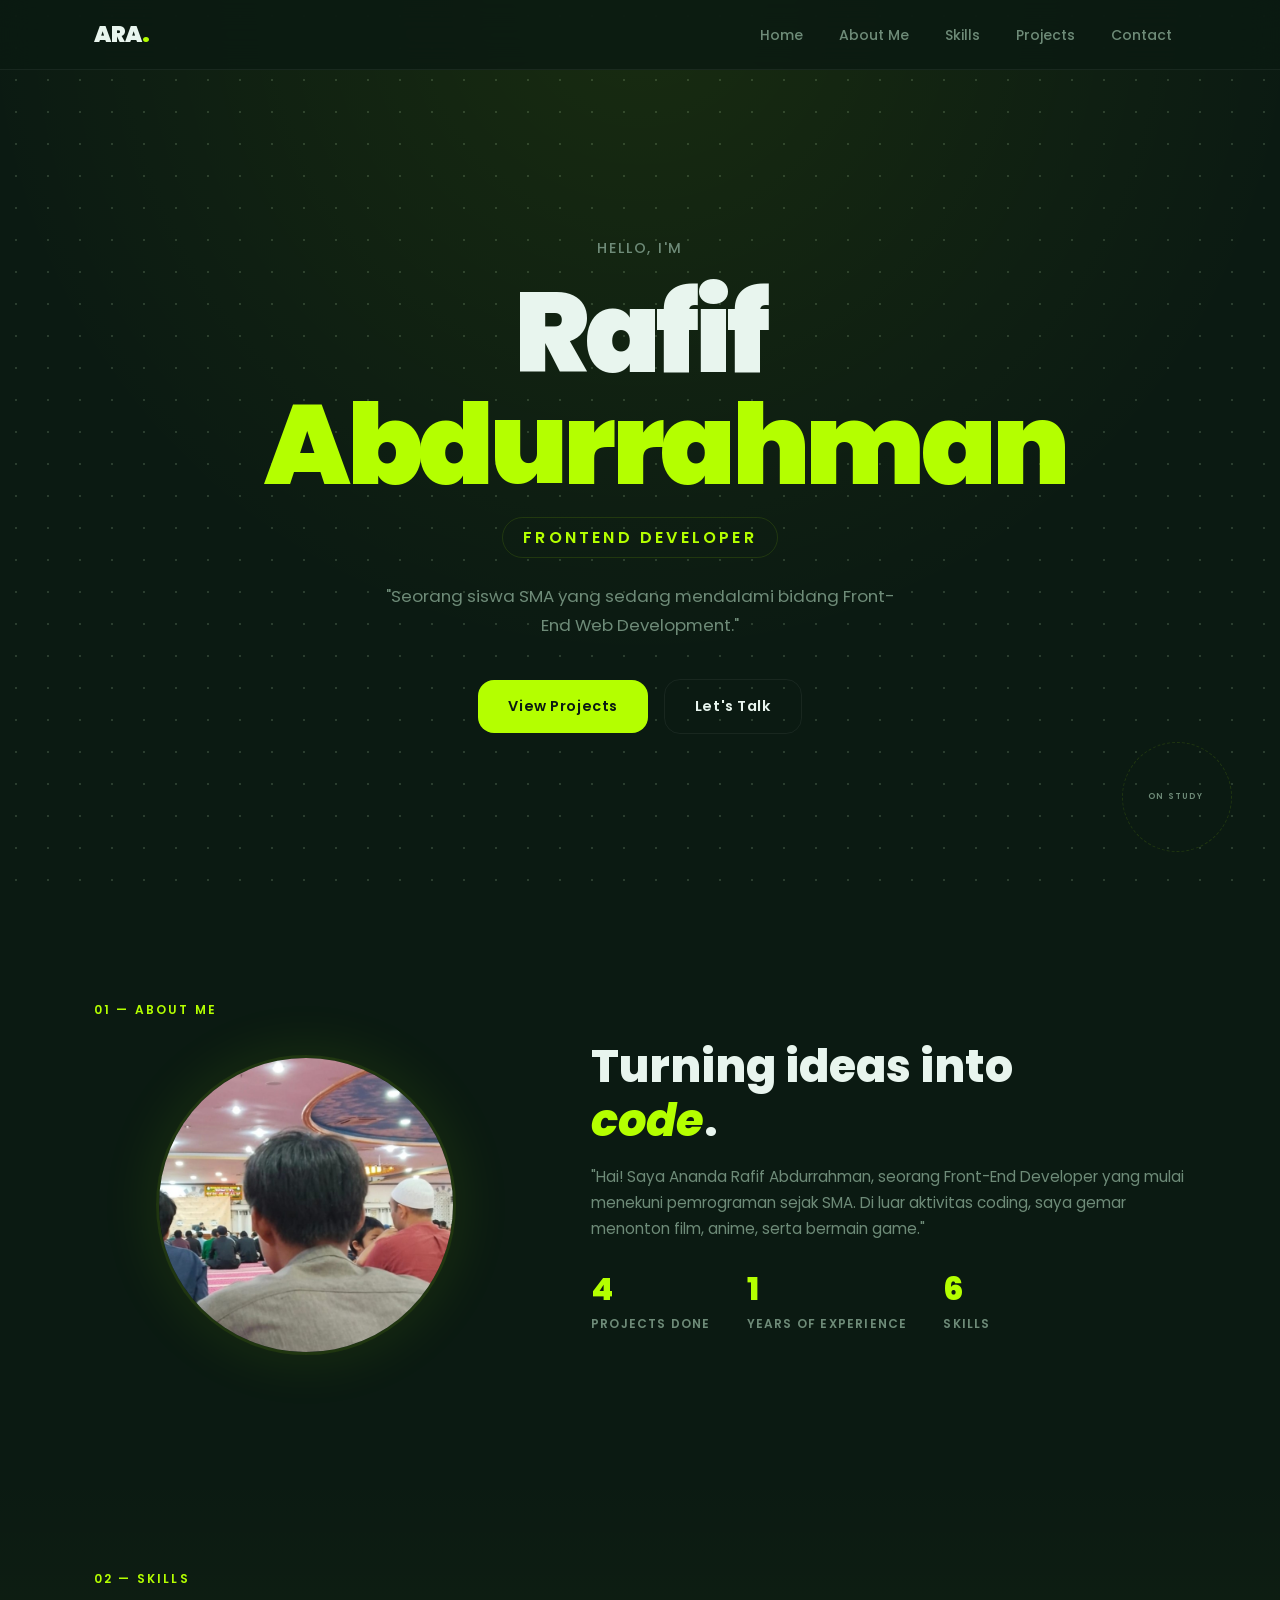
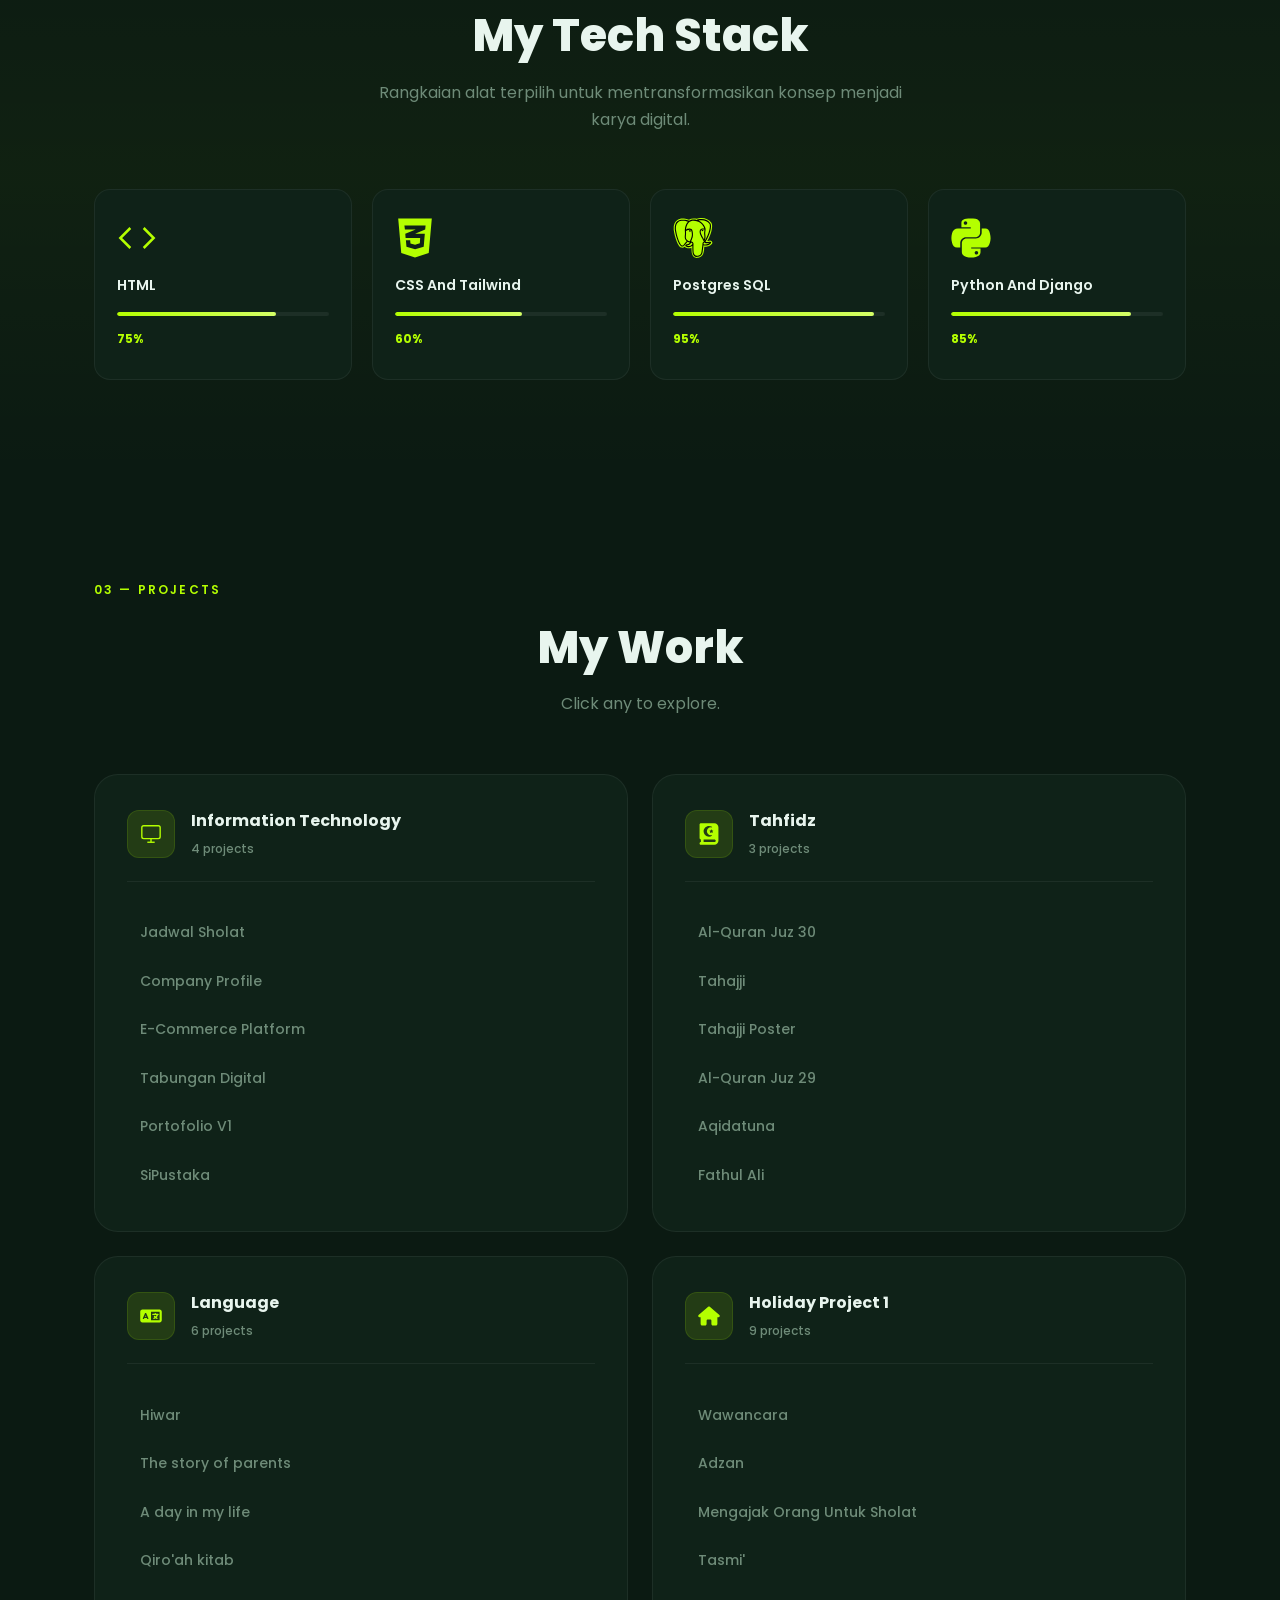
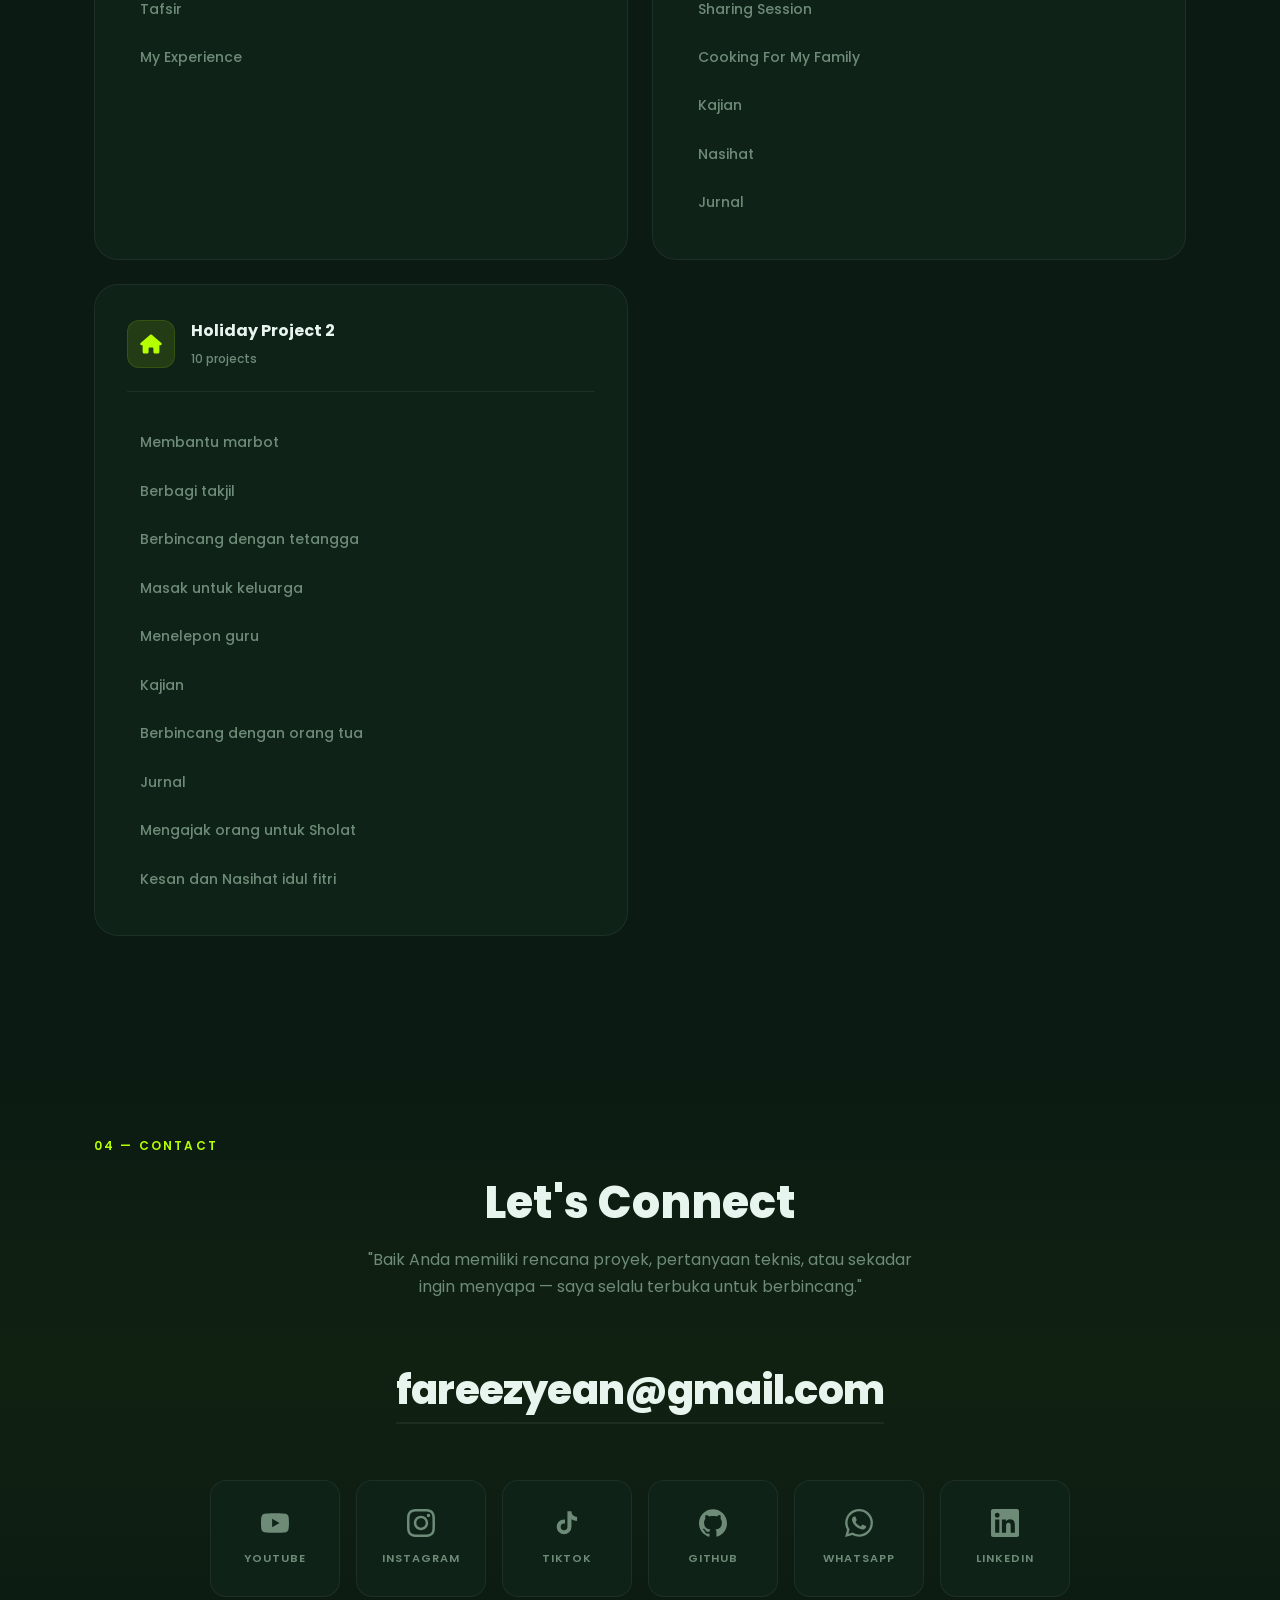
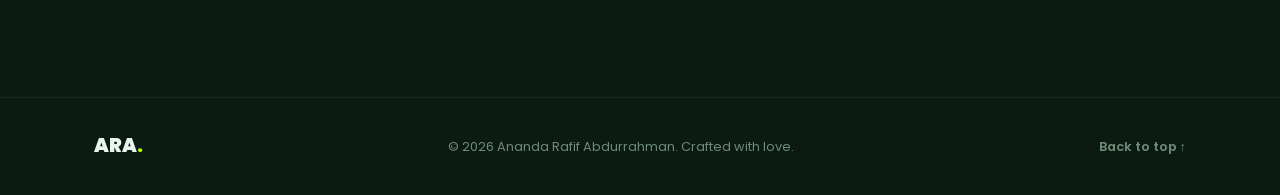
==== commit 10fdbb03: "SiPustaka" ====
--- a/index.html
+++ b/index.html
@@ -287,6 +287,13 @@
                     >Portofolio V1 <span class="item-arrow">→</span></a
                   >
                 </li>
+                <li>
+                  <a
+                    href="https://fareezyean.pythonanywhere.com/"
+                    class="project-item"
+                    >SiPustaka <span class="item-arrow">→</span></a
+                  >
+                </li>
               </ul>
             </div>
 
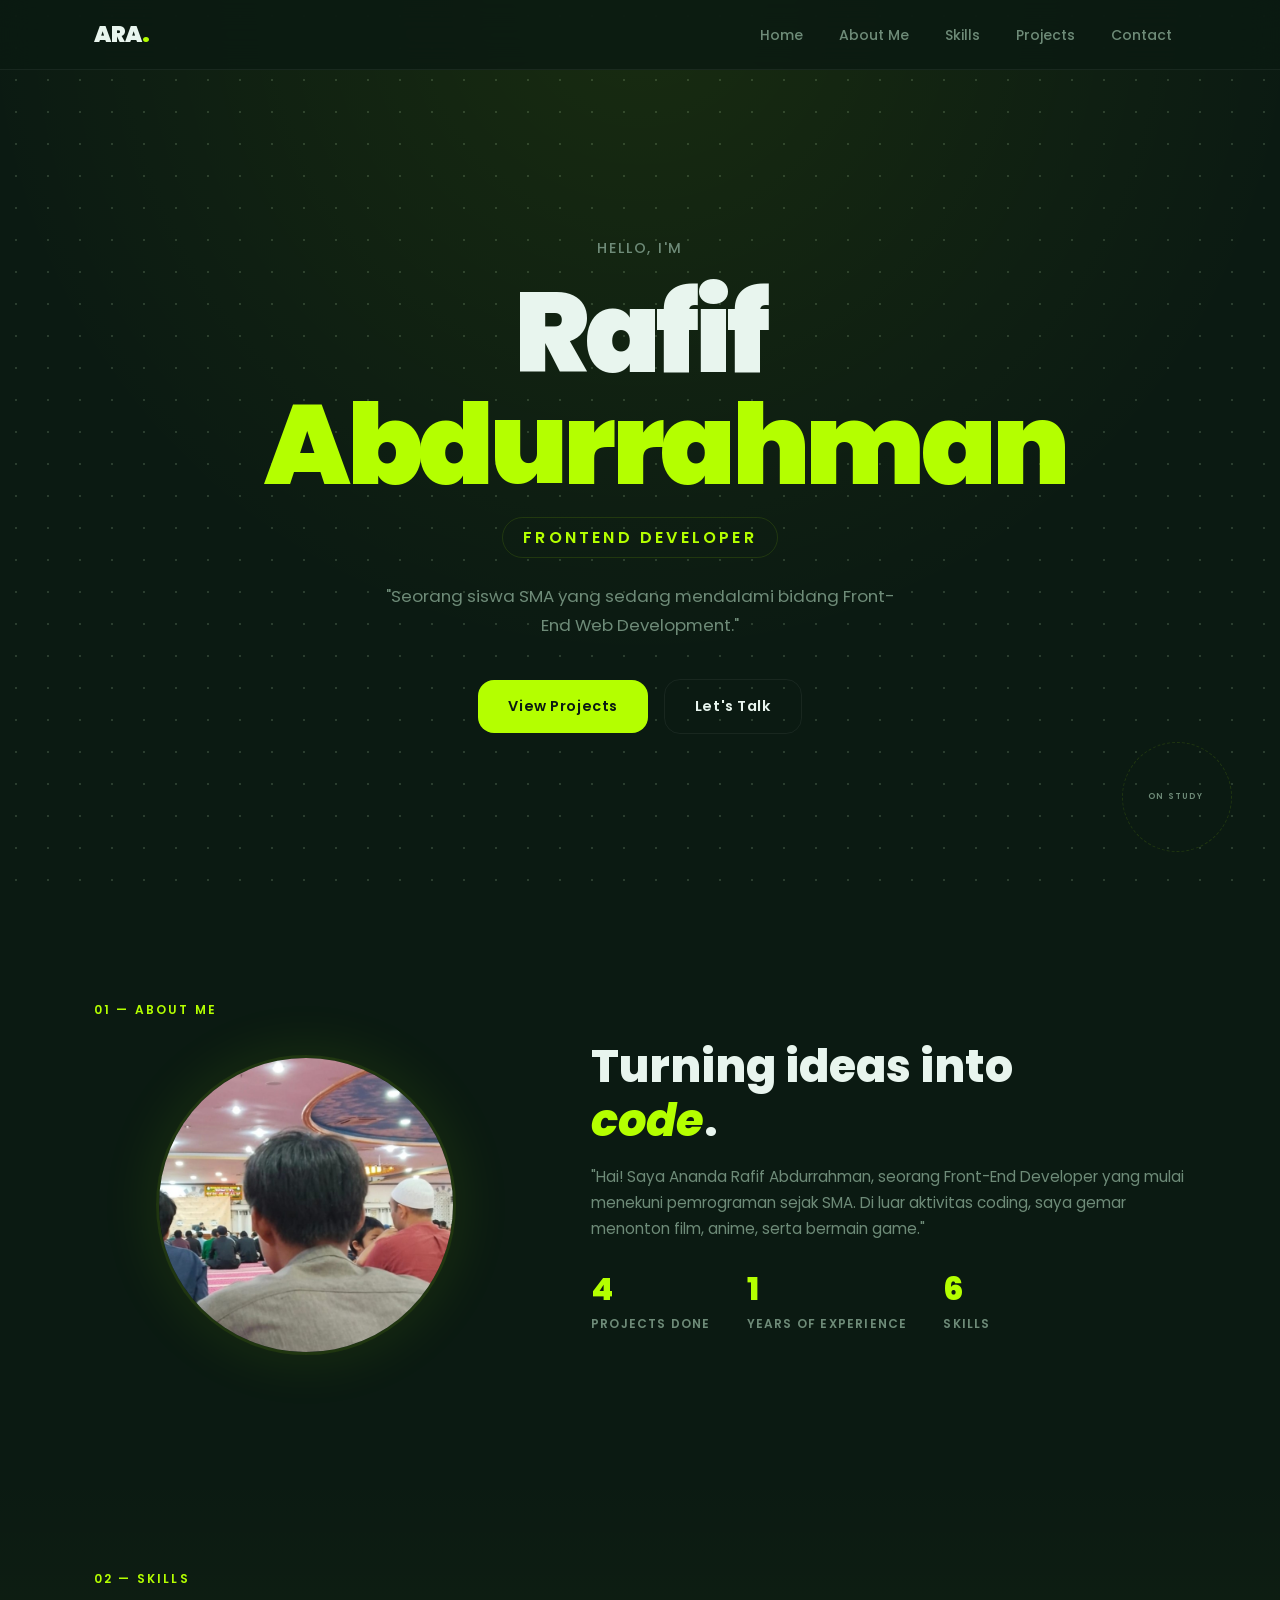
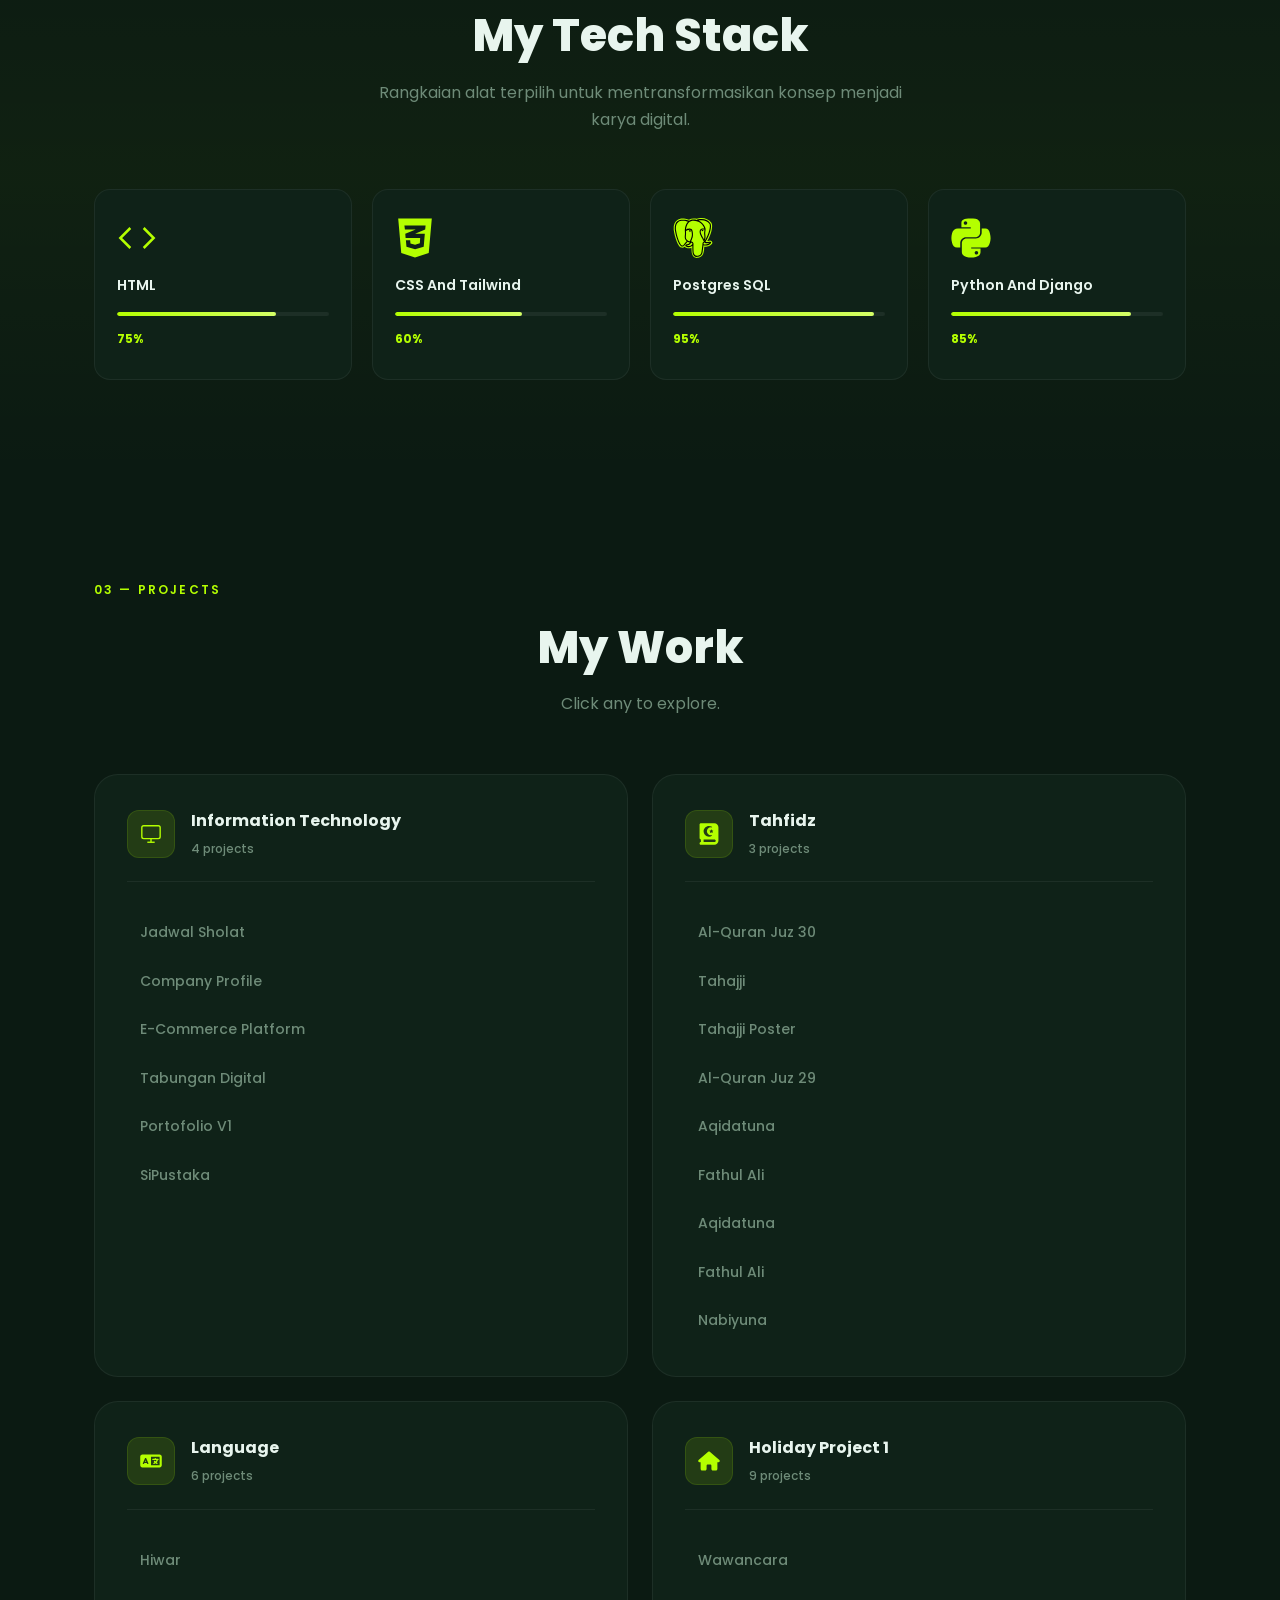
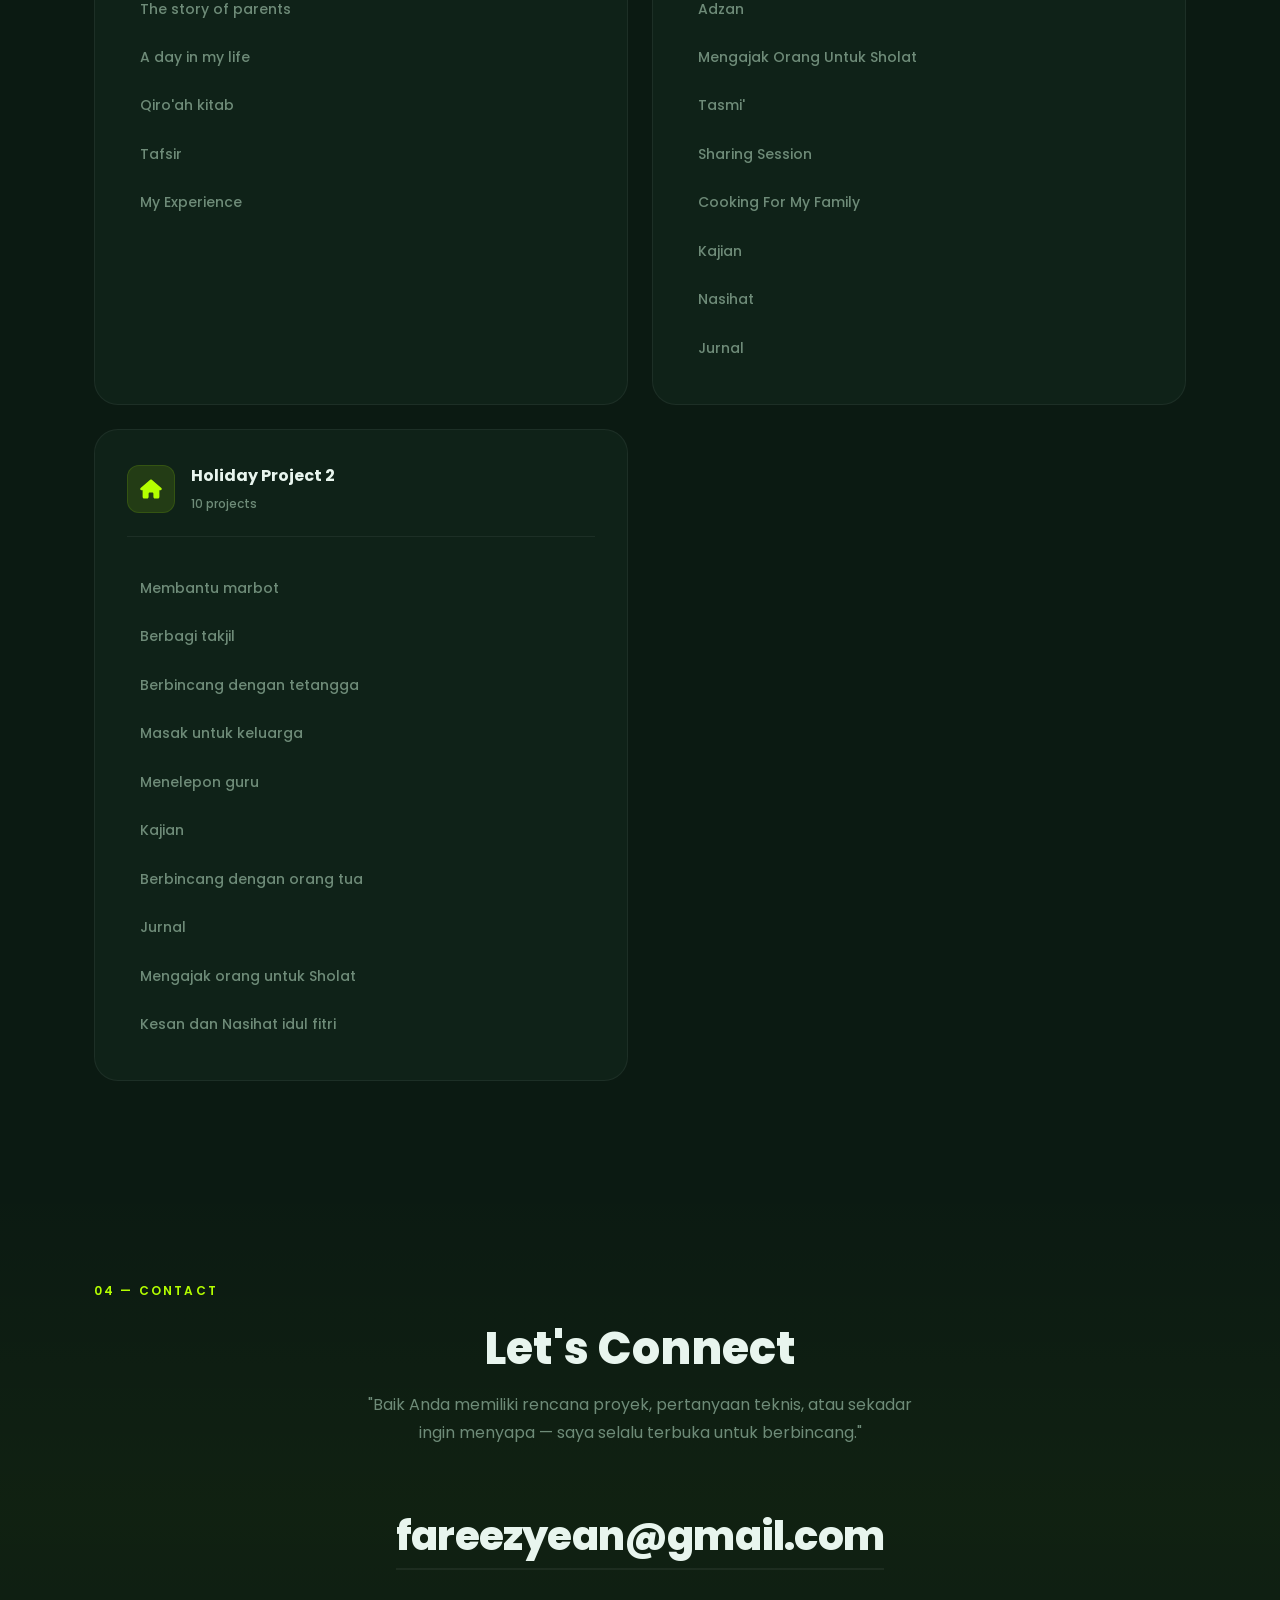
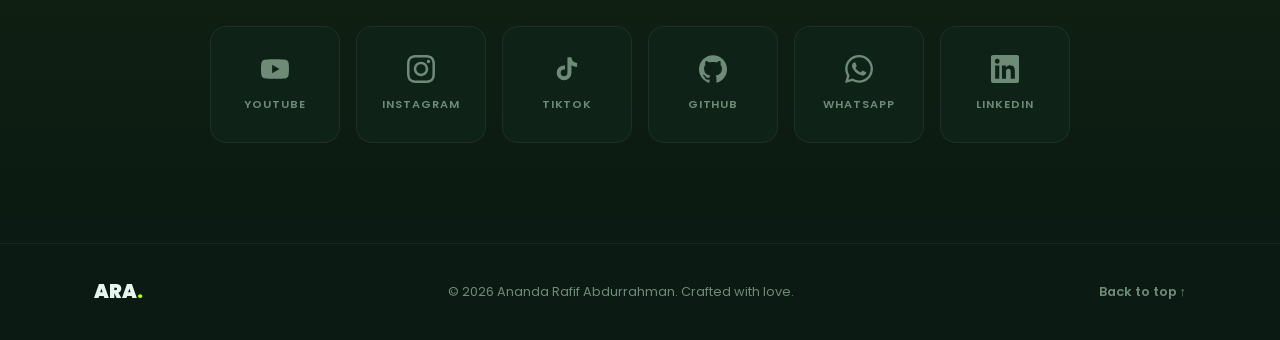
==== commit 7494b48c: "pdf update" ====
--- a/index.html
+++ b/index.html
@@ -15,6 +15,10 @@
       name="google-site-verification"
       content="7WMJyMUJ8h41un8HfHG6pYEgryqarPzE6WyZENJ3d5w"
     />
+    <link rel="apple-touch-icon" sizes="180x180" href="/apple-touch-icon.png">
+    <link rel="icon" type="image/png" sizes="32x32" href="/favicon-32x32.png">
+    <link rel="icon" type="image/png" sizes="16x16" href="/favicon-16x16.png">
+    <link rel="manifest" href="/site.webmanifest">
   </head>
 
   <body>
@@ -365,6 +369,27 @@
                     >Fathul Ali <span class="item-arrow">→</span></a
                   >
                 </li>
+                <li>
+                  <a
+                    href="pdf/Aqidatuna ASK.docx"
+                    class="project-item"
+                    >Aqidatuna <span class="item-arrow">→</span></a
+                  >
+                </li>
+                <li>
+                  <a
+                    href="pdf/Fathul Ali ASK.docx"
+                    class="project-item"
+                    >Fathul Ali <span class="item-arrow">→</span></a
+                  >
+                </li>
+                <li>
+                  <a
+                    href="pdf/Nabiyuna ASK.docx"
+                    class="project-item"
+                    >Nabiyuna <span class="item-arrow">→</span></a
+                  >
+                </li>
               </ul>
             </div>
 
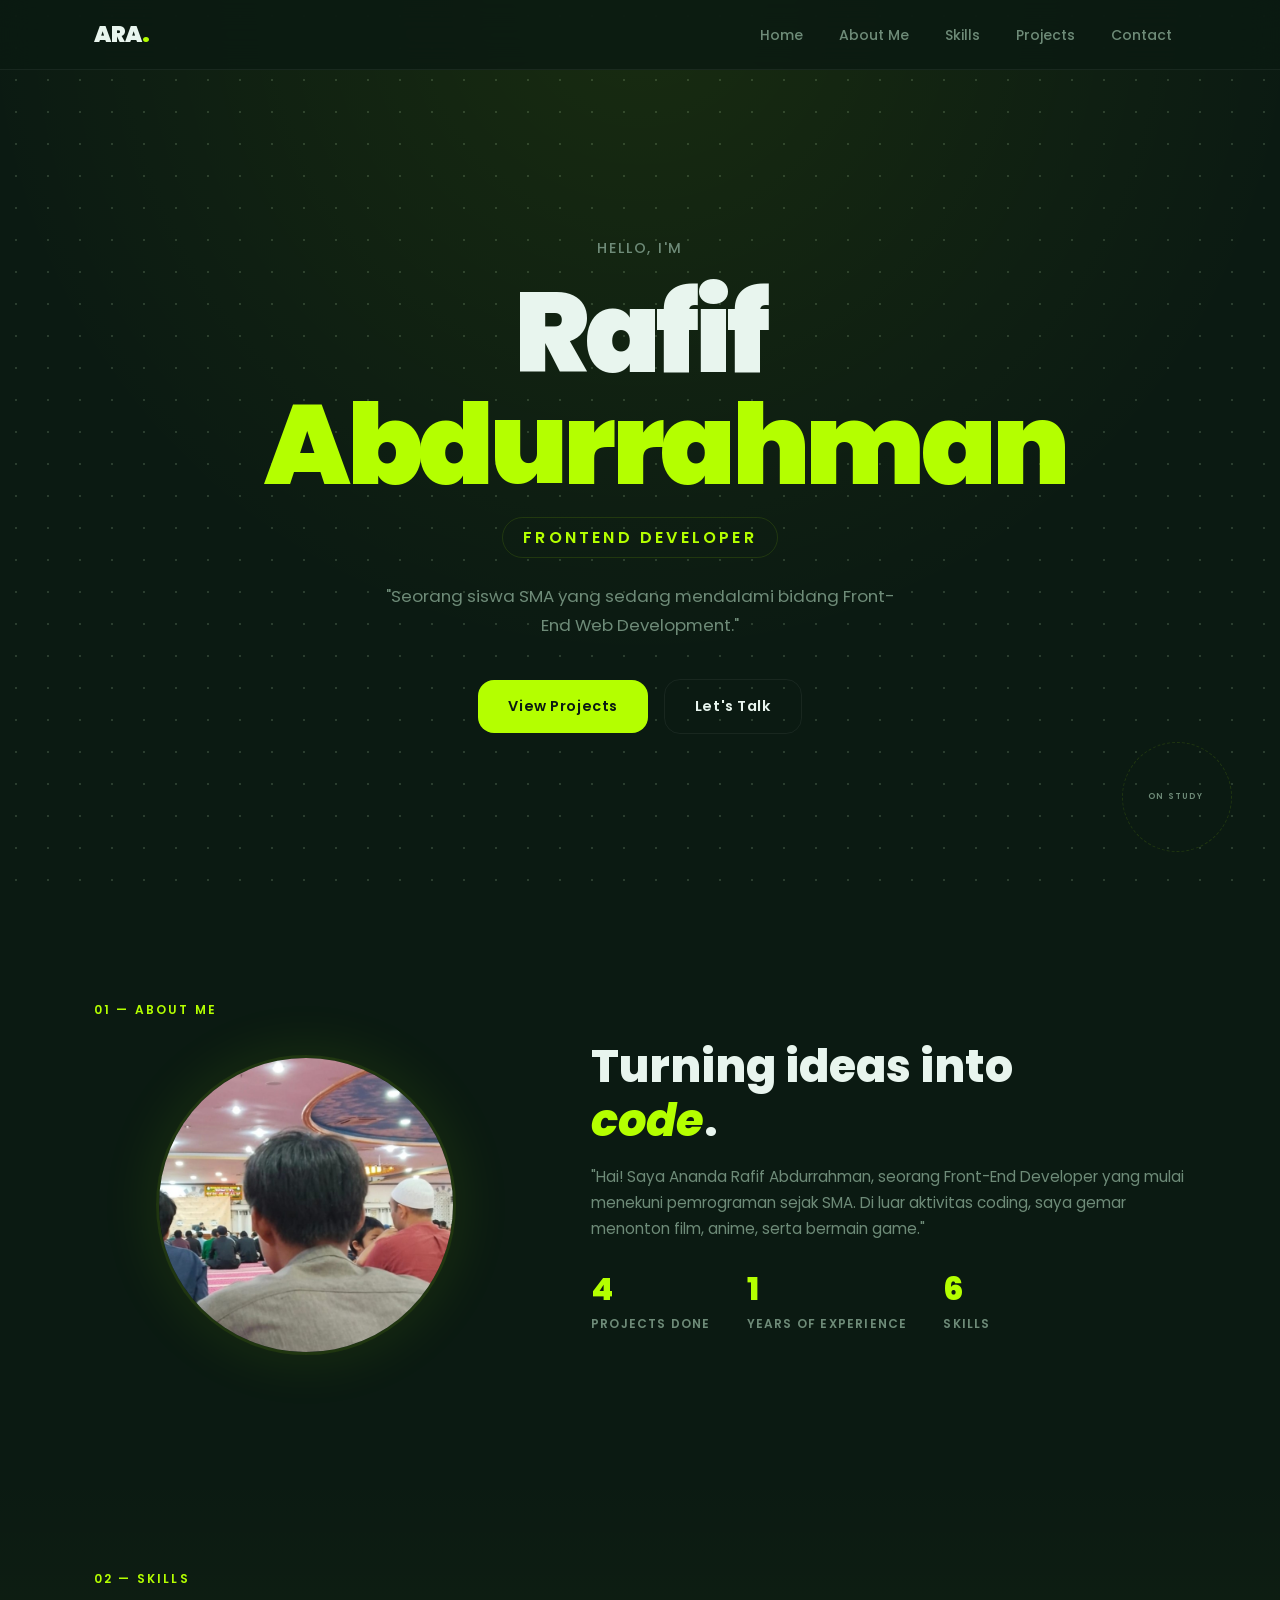
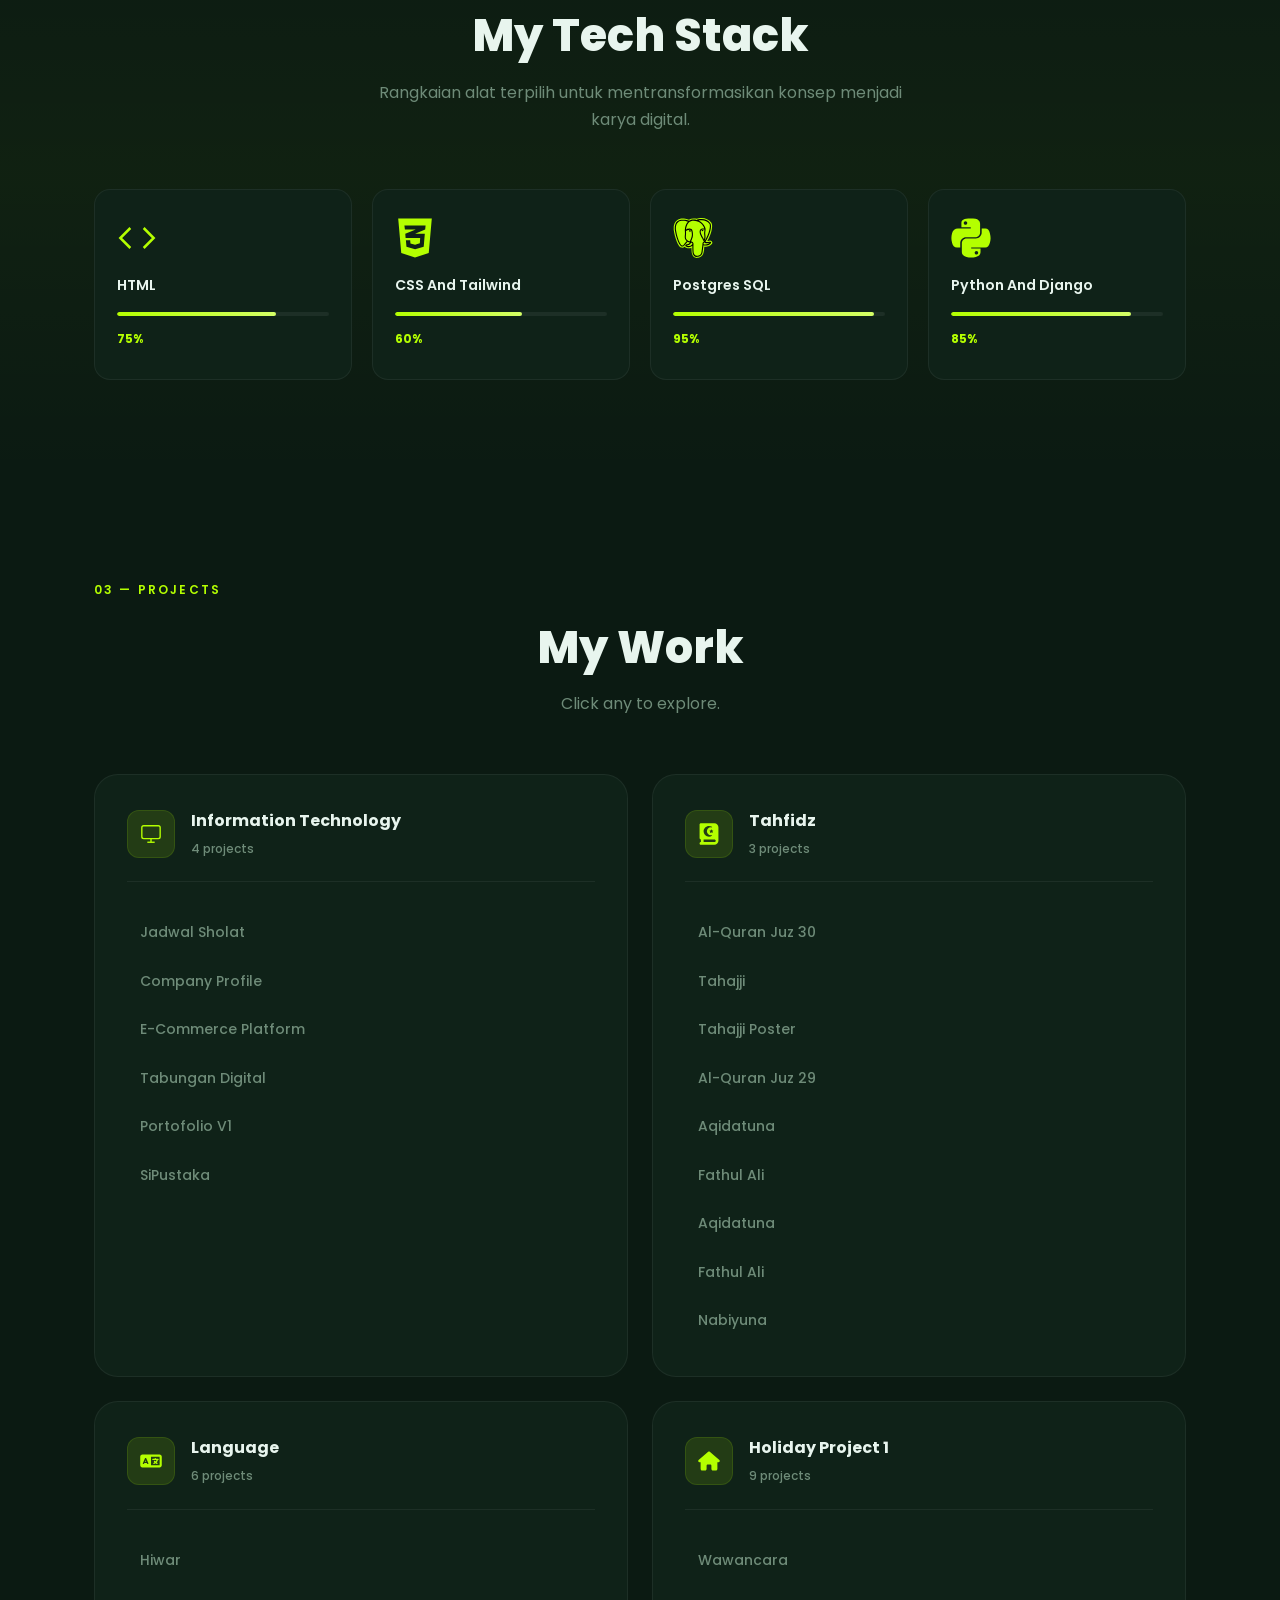
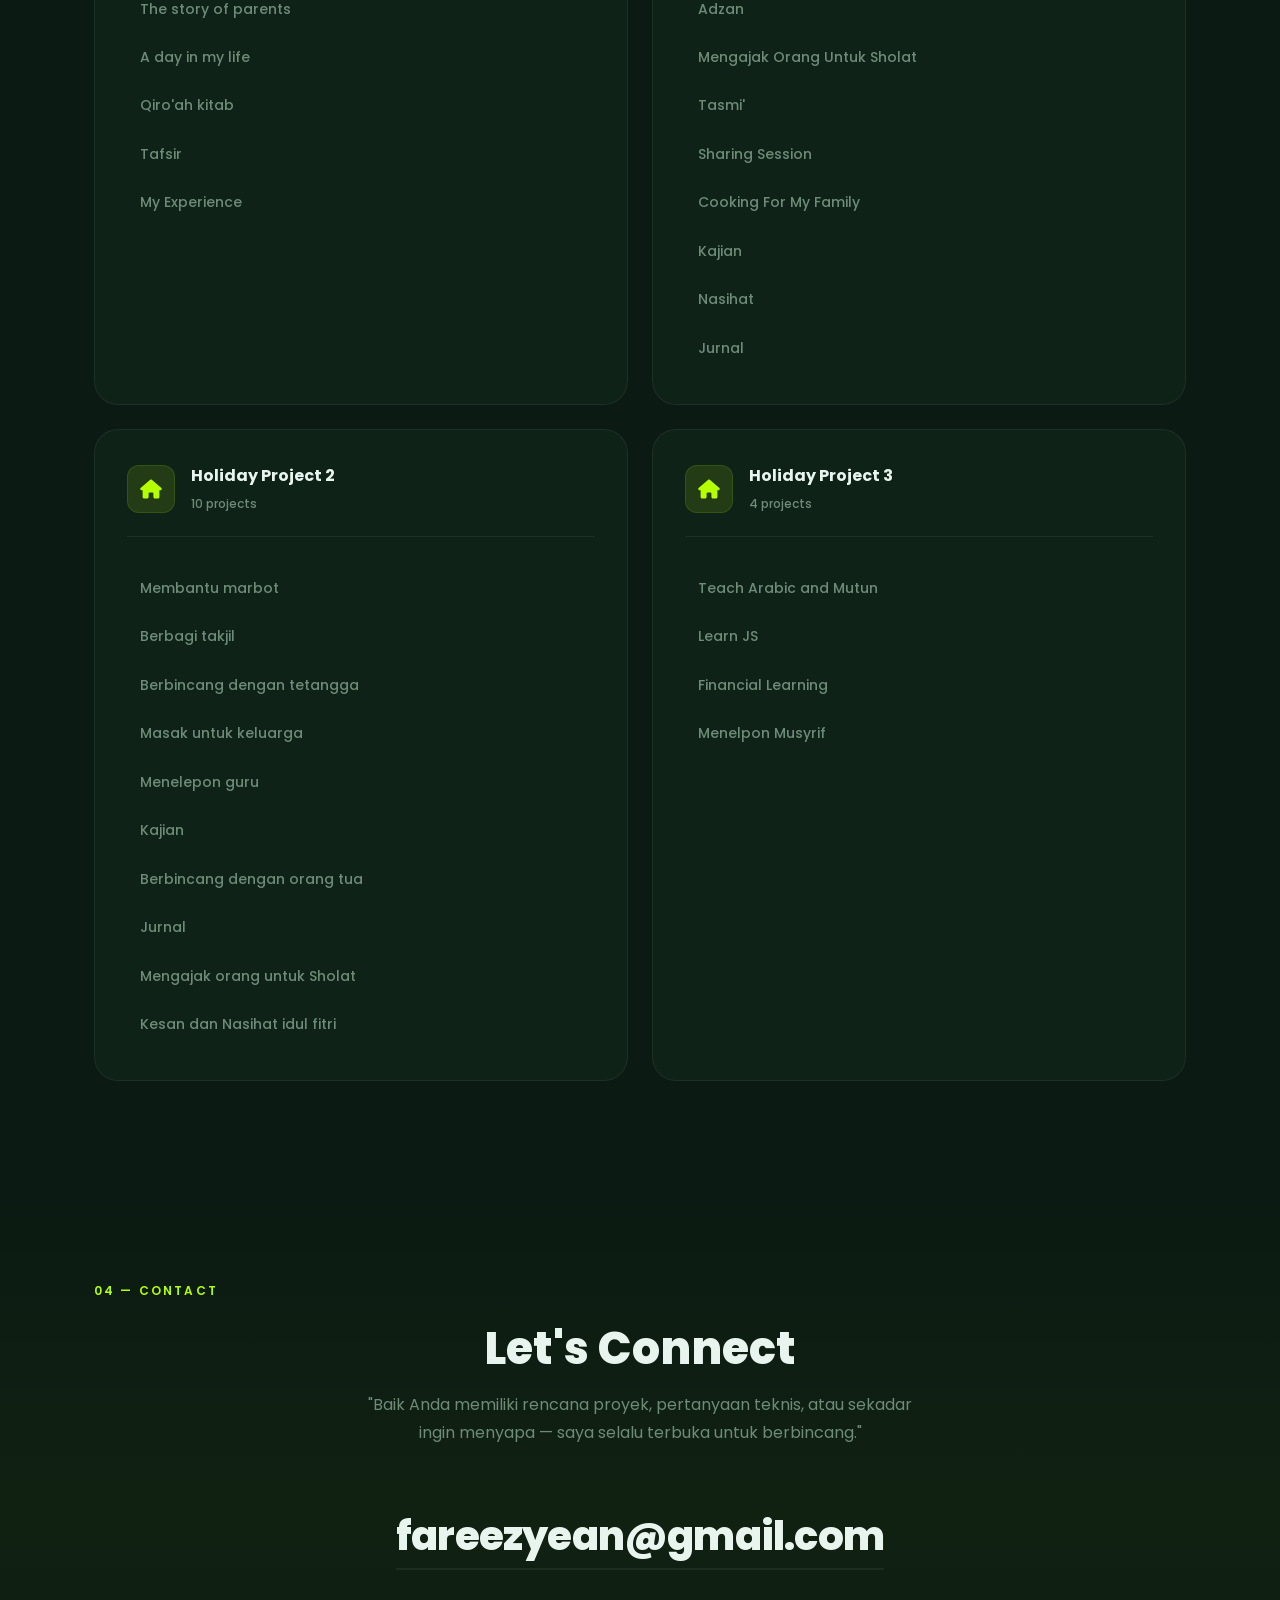
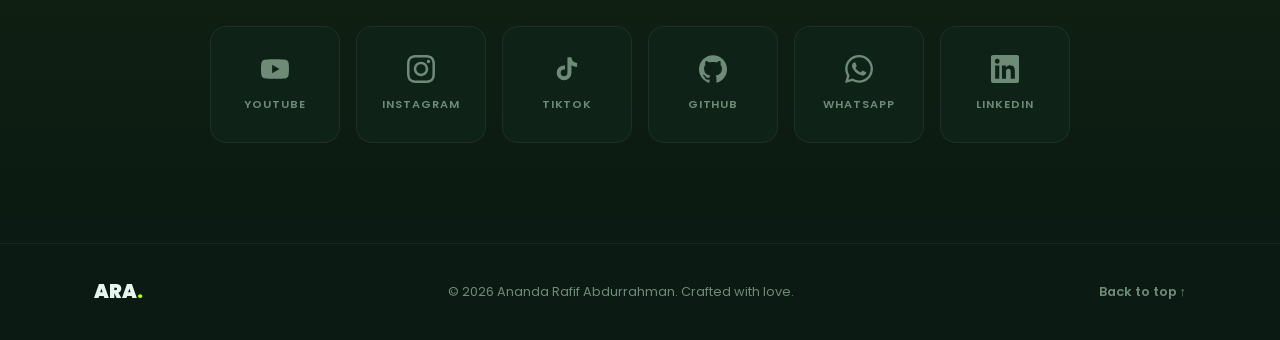
==== commit 824b889e: "Project Libur I" ====
--- a/index.html
+++ b/index.html
@@ -371,21 +371,21 @@
                 </li>
                 <li>
                   <a
-                    href="pdf/Aqidatuna ASK.docx"
+                    href="pdf/Aqidatuna ASK.pdf" target="_blank"
                     class="project-item"
                     >Aqidatuna <span class="item-arrow">→</span></a
                   >
                 </li>
                 <li>
                   <a
-                    href="pdf/Fathul Ali ASK.docx"
+                    href="pdf/Fathul Ali ASK.pdf" target="_blank"
                     class="project-item"
                     >Fathul Ali <span class="item-arrow">→</span></a
                   >
                 </li>
                 <li>
                   <a
-                    href="pdf/Nabiyuna ASK.docx"
+                    href="pdf/Aqidatuna ASK.pdf" target="_blank"
                     class="project-item"
                     >Nabiyuna <span class="item-arrow">→</span></a
                   >
@@ -633,6 +633,50 @@
                 </li>
               </ul>
             </div>
+            <div class="project-card">
+              <div class="project-card-header">
+                <div class="project-card-icon">
+                  <svg
+                    xmlns="http://www.w3.org/2000/svg"
+                    viewBox="0 0 16 16"
+                    id="House--Streamline-Font-Awesome"
+                    height="16"
+                    width="16"
+                  >
+                    <desc>House Streamline Icon: https://streamlinehq.com</desc>
+                    <path
+                      d="M15.835888888888888 7.9863888888888885c0 0.49004166666666665 -0.4083694444444444 0.8739055555555555 -0.8711861111111111 0.8739055555555555h-0.8711833333333333l0.019055555555555555 4.361372222222222c0 0.07350555555555555 -0.0054444444444444445 0.1470111111111111 -0.01361111111111111 0.22051944444444443v0.43831388888888884c0 0.6016611111111111 -0.48731944444444447 1.0889805555555554 -1.0889833333333334 1.0889805555555554H12.574388888888889c-0.029947222222222222 0 -0.059894444444444445 0 -0.08984166666666667 -0.0027222222222222222 -0.03811388888888889 0.0027222222222222222 -0.07622777777777778 0.0027222222222222222 -0.11434166666666666 0.0027222222222222222h-1.538186111111111c-0.6016638888888889 0 -1.0889833333333334 -0.48731944444444447 -1.0889833333333334 -1.0889805555555554v-2.395758333333333c0 -0.481875 -0.3893083333333333 -0.8711861111111111 -0.8711833333333333 -0.8711861111111111h-1.7423722222222222c-0.4818722222222222 0 -0.8711833333333333 0.3893111111111111 -0.8711833333333333 0.8711861111111111v2.395758333333333c0 0.6016611111111111 -0.48731944444444447 1.0889805555555554 -1.0889833333333334 1.0889805555555554h-1.52185c-0.04083611111111111 0 -0.081675 -0.0027222222222222222 -0.12251111111111111 -0.0054444444444444445 -0.03266944444444444 0.0027222222222222222 -0.06533888888888888 0.0054444444444444445 -0.09800833333333334 0.0054444444444444445h-0.43559166666666665c-0.6016638888888889 0 -1.0889833333333334 -0.48731944444444447 -1.0889833333333334 -1.0889805555555554V10.831352777777777c0 -0.024502777777777776 0 -0.051727777777777775 0.002725 -0.07623055555555555v-1.8948277777777778H1.0311861111111111c-0.49004166666666665 0 -0.8711861111111111 -0.38114166666666666 -0.8711861111111111 -0.8739055555555555 0 -0.24502222222222222 0.081675 -0.46281944444444445 0.27224444444444446 -0.6533888888888888L7.412616666666666 1.248313888888889c0.1905722222222222 -0.19056944444444443 0.4083694444444444 -0.21779444444444443 0.5989388888888889 -0.21779444444444443s0.4083694444444444 0.054447222222222216 0.5717166666666667 0.19056944444444443L15.536419444444444 7.332999999999999c0.21779444444444443 0.19056944444444443 0.3266944444444444 0.40836666666666666 0.29946944444444445 0.6533888888888888Z"
+                      fill="#b4ff00"
+                      stroke-width="0.0278"
+                    ></path>
+                  </svg>
+                </div>
+                <div>
+                  <h3 class="project-cat-title">Holiday Project 3</h3>
+                  <span class="project-count">4 projects</span>
+                </div>
+              </div>
+              <ul class="project-list">
+                <li>
+                  <a href="images/mengajar.jpeg" class="project-item"
+                    >Teach Arabic and Mutun <span class="item-arrow">→</span></a
+                  >
+                </li>
+                <li>
+                  <a href="images/belajar.png" class="project-item"
+                    >Learn JS <span class="item-arrow">→</span></a
+                  >
+                </li>
+                <li>
+                  <a href="#" class="project-item"
+                    >Financial Learning <span class="item-arrow">→</span></a
+                  >
+                </li>
+                <li>
+                  <a href="images/telpon.jpeg" class="project-item"
+                    >Menelpon Musyrif <span class="item-arrow">→</span></a
+                  >
+                </li>
           </div>
         </div>
       </section>
